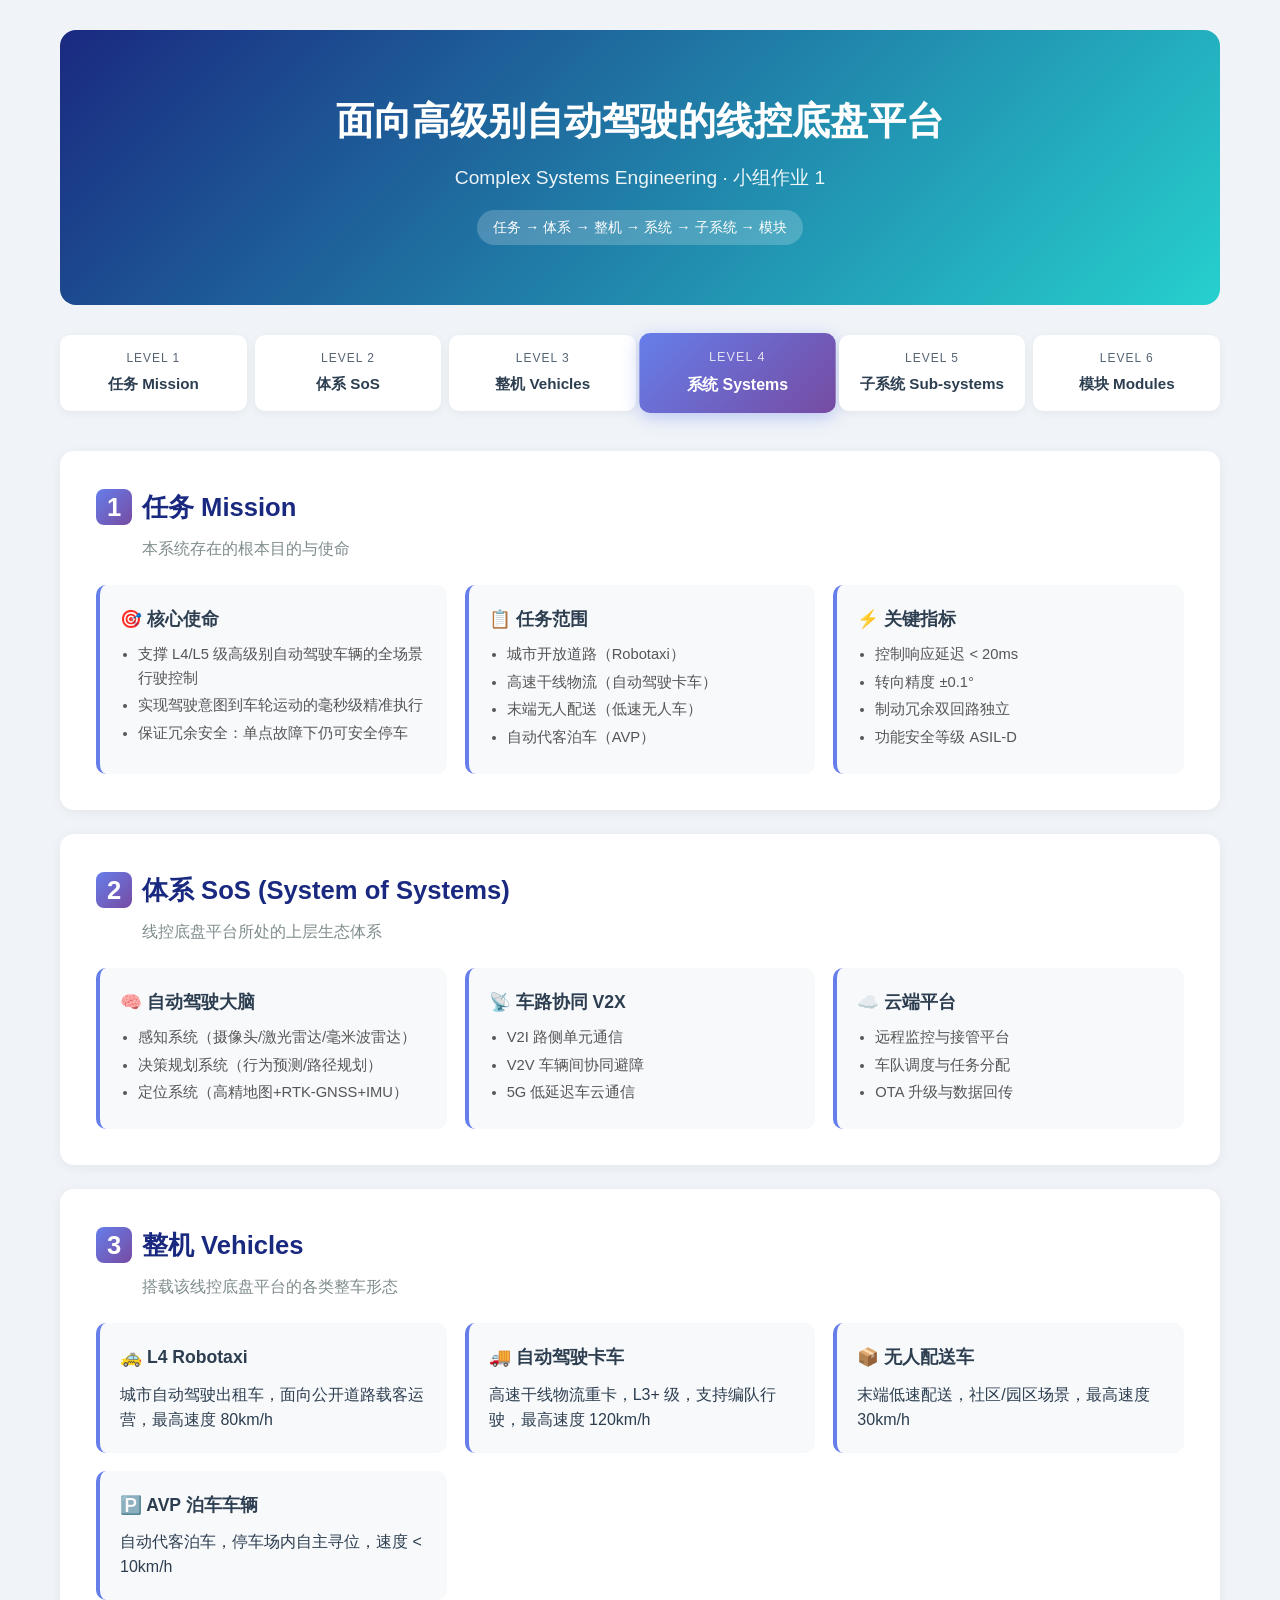
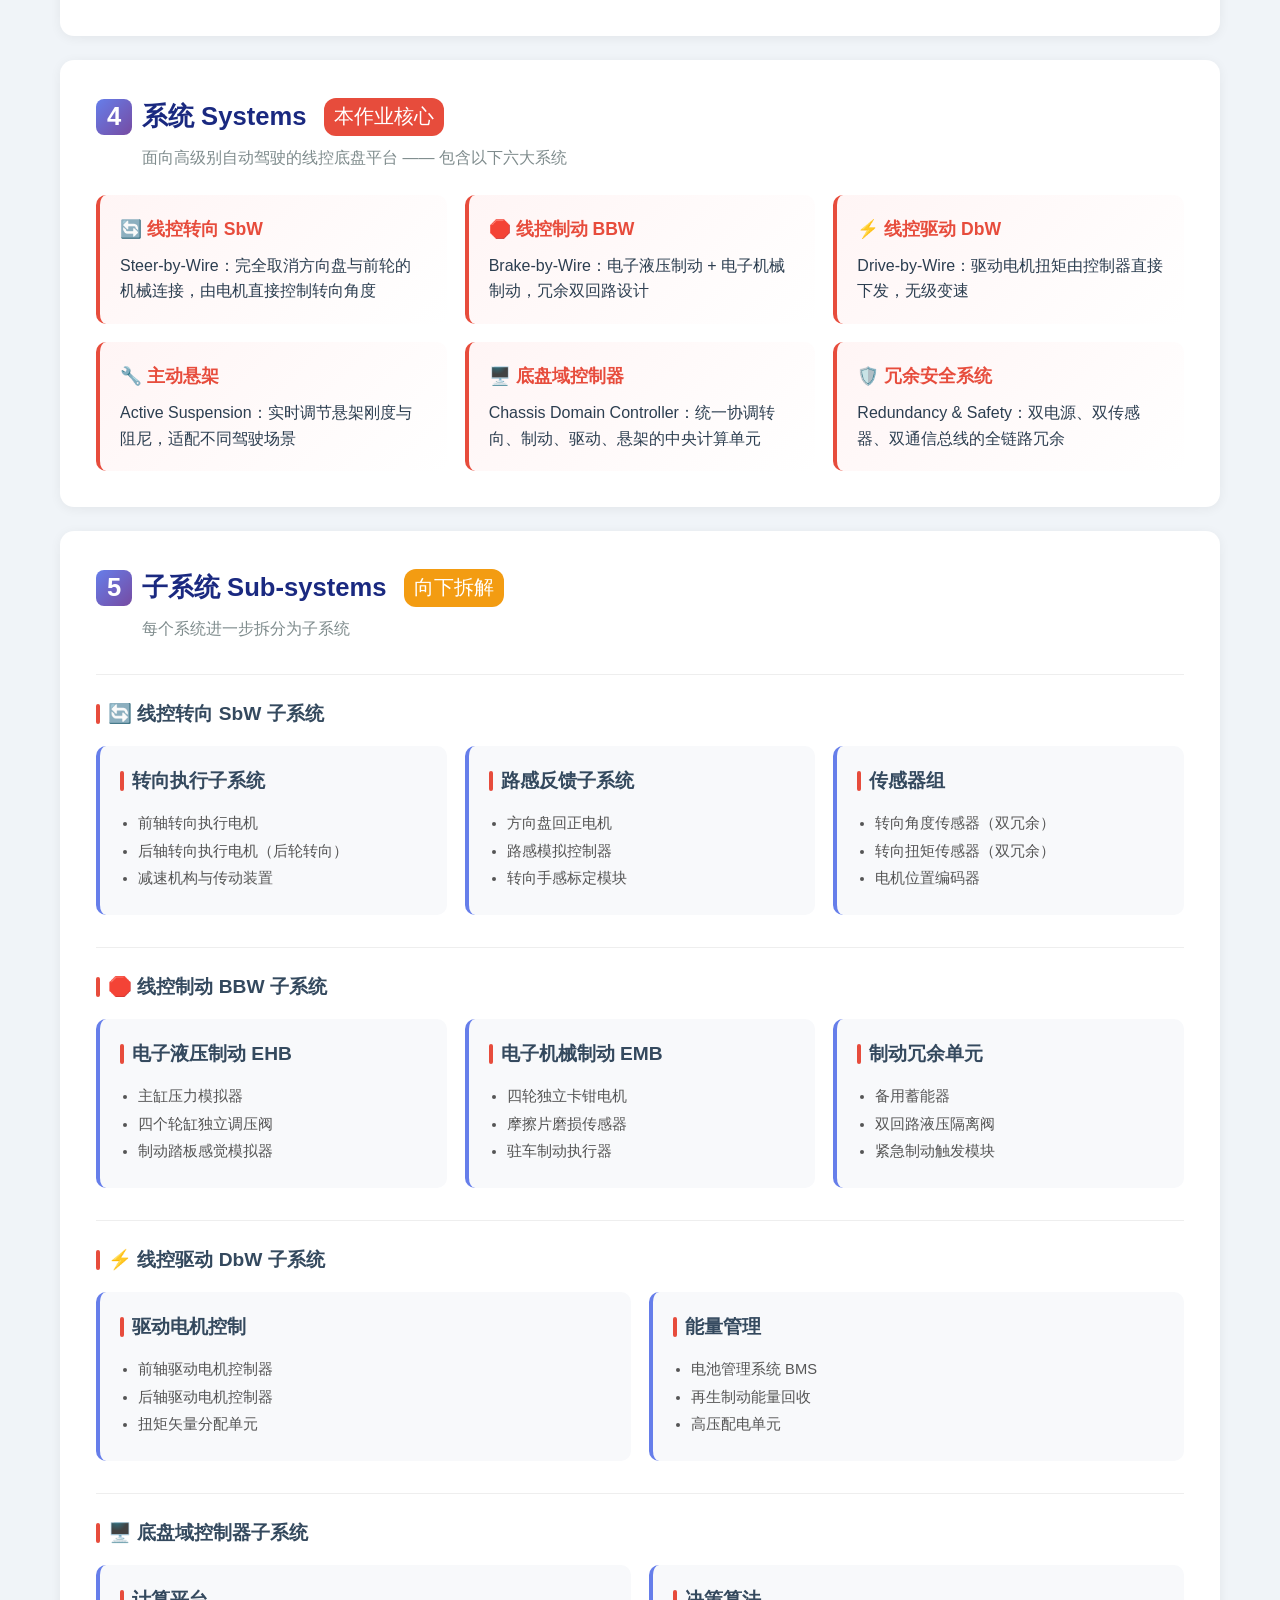
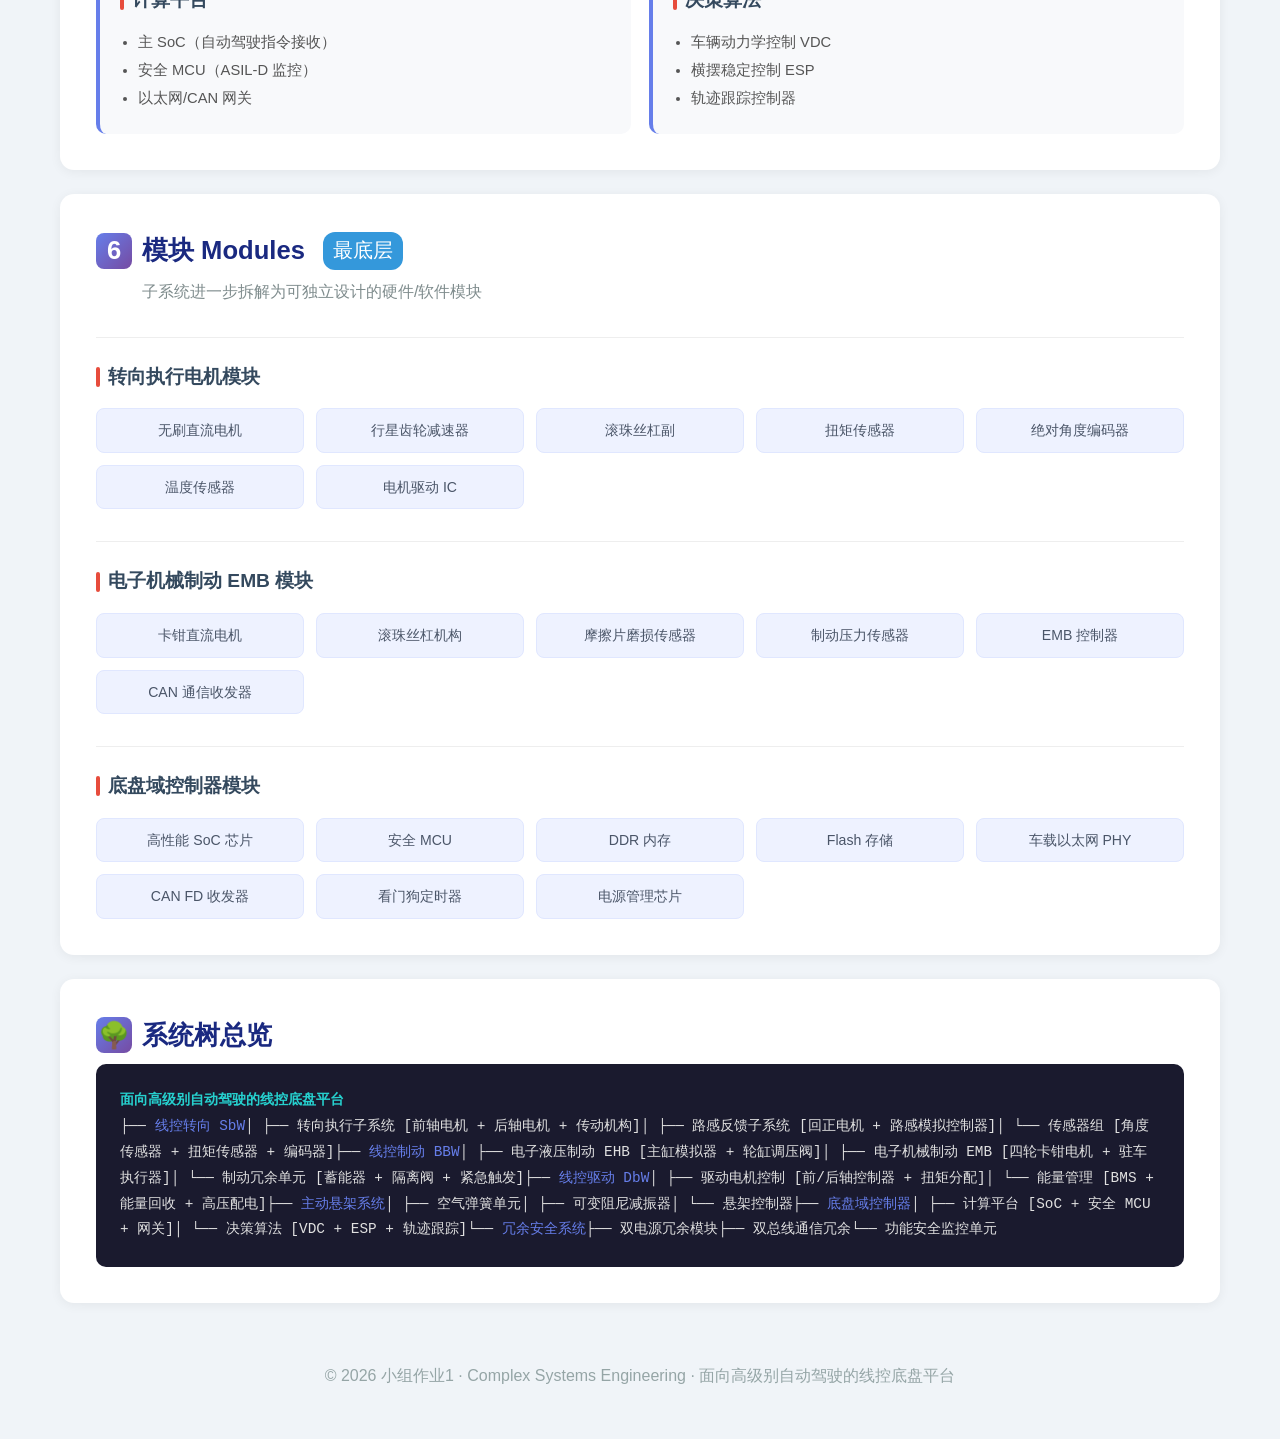
==== homework/group1-chassis/index.html @ a20f383a "feat: 添加小组作业1 - 线控底盘平台系统工程" ====
<!DOCTYPE html><html lang="zh-CN"><head><meta charset="UTF-8"><meta name="viewport" content="width=device-width, initial-scale=1.0"><title>小组作业1 - 面向高级别自动驾驶的线控底盘平台</title><style>*{margin:0;padding:0;box-sizing:border-box}body{font-family:-apple-system,BlinkMacSystemFont,'Segoe UI',Roboto,'Helvetica Neue',sans-serif;line-height:1.6;color:#2c3e50;background:#f0f4f8}.container{max-width:1200px;margin:0 auto;padding:30px 20px}.hero{background:linear-gradient(135deg,#1a2980 0%,#26d0ce 100%);color:white;padding:60px 40px;border-radius:16px;margin-bottom:30px;text-align:center}.hero h1{font-size:2.4em;margin-bottom:12px;font-weight:700}.hero .subtitle{font-size:1.2em;opacity:0.92}.hero .course-tag{display:inline-block;margin-top:16px;padding:6px 16px;background:rgba(255,255,255,0.2);border-radius:20px;font-size:0.9em}.flow-nav{display:flex;justify-content:space-between;align-items:center;margin:30px 0 40px;flex-wrap:wrap;gap:8px}.flow-step{flex:1;min-width:120px;text-align:center;padding:14px 8px;background:white;border-radius:10px;box-shadow:0 2px 8px rgba(0,0,0,0.06);position:relative}.flow-step.active{background:linear-gradient(135deg,#667eea,#764ba2);color:white;transform:scale(1.05);box-shadow:0 4px 16px rgba(102,126,234,0.4)}.flow-step .level{font-size:0.75em;opacity:0.8;text-transform:uppercase;letter-spacing:1px}.flow-step .name{font-weight:600;margin-top:4px;font-size:0.95em}.section{background:white;border-radius:14px;padding:36px;margin-bottom:24px;box-shadow:0 2px 12px rgba(0,0,0,0.06)}.section h2{font-size:1.6em;margin-bottom:8px;color:#1a2980;display:flex;align-items:center;gap:10px}.section h2 .icon{width:36px;height:36px;background:linear-gradient(135deg,#667eea,#764ba2);border-radius:8px;display:flex;align-items:center;justify-content:center;color:white;font-size:1em}.section .desc{color:#7f8c8d;margin-bottom:24px;padding-left:46px}.cards-grid{display:grid;grid-template-columns:repeat(auto-fit,minmax(280px,1fr));gap:18px}.card{background:#f8f9fb;border-radius:10px;padding:20px;border-left:4px solid #667eea;transition:transform 0.2s,box-shadow 0.2s}.card:hover{transform:translateY(-3px);box-shadow:0 6px 20px rgba(0,0,0,0.1)}.card h3{color:#2c3e50;margin-bottom:10px;font-size:1.1em}.card ul{padding-left:18px;color:#555;font-size:0.92em}.card ul li{margin:4px 0}.card.highlight{border-left-color:#e74c3c;background:linear-gradient(135deg,#fff5f5,#fff)}.card.highlight h3{color:#e74c3c}.sub-section{margin-top:32px;padding-top:24px;border-top:1px solid #eee}.sub-section h3{color:#34495e;font-size:1.2em;margin-bottom:16px;display:flex;align-items:center;gap:8px}.sub-section h3::before{content:'';width:4px;height:20px;background:#e74c3c;border-radius:2px}.module-grid{display:grid;grid-template-columns:repeat(auto-fit,minmax(200px,1fr));gap:12px}.module-chip{background:#eef2ff;padding:10px 14px;border-radius:8px;font-size:0.88em;color:#4a5568;text-align:center;border:1px solid #e0e7ff}.system-tree{background:#1a1a2e;color:#e0e0e0;padding:24px;border-radius:10px;font-family:'Courier New',monospace;font-size:0.9em;line-height:1.8;overflow-x:auto}.tree-root{color:#26d0ce;font-weight:bold}.tree-branch{color:#667eea}footer{text-align:center;margin-top:40px;color:#95a5a6;padding:20px}.badge{display:inline-block;padding:3px 10px;border-radius:12px;font-size:0.78em;margin-left:8px;font-weight:normal}.badge-core{background:#e74c3c;color:white}.badge-sub{background:#f39c12;color:white}.badge-mod{background:#3498db;color:white}@media(max-width:768px){.hero h1{font-size:1.6em}.flow-nav{flex-direction:column}.flow-step{width:100%}}</style></head><body><div class="container"><div class="hero"><h1>面向高级别自动驾驶的线控底盘平台</h1><p class="subtitle">Complex Systems Engineering · 小组作业 1</p><p class="course-tag">任务 → 体系 → 整机 → 系统 → 子系统 → 模块</p></div><div class="flow-nav"><div class="flow-step"><div class="level">Level 1</div><div class="name">任务 Mission</div></div><div class="flow-step"><div class="level">Level 2</div><div class="name">体系 SoS</div></div><div class="flow-step"><div class="level">Level 3</div><div class="name">整机 Vehicles</div></div><div class="flow-step active"><div class="level">Level 4</div><div class="name">系统 Systems</div></div><div class="flow-step"><div class="level">Level 5</div><div class="name">子系统 Sub-systems</div></div><div class="flow-step"><div class="level">Level 6</div><div class="name">模块 Modules</div></div></div><div class="section"><h2><span class="icon">1</span>任务 Mission</h2><p class="desc">本系统存在的根本目的与使命</p><div class="cards-grid"><div class="card"><h3>🎯 核心使命</h3><ul><li>支撑 L4/L5 级高级别自动驾驶车辆的全场景行驶控制</li><li>实现驾驶意图到车轮运动的毫秒级精准执行</li><li>保证冗余安全：单点故障下仍可安全停车</li></ul></div><div class="card"><h3>📋 任务范围</h3><ul><li>城市开放道路（Robotaxi）</li><li>高速干线物流（自动驾驶卡车）</li><li>末端无人配送（低速无人车）</li><li>自动代客泊车（AVP）</li></ul></div><div class="card"><h3>⚡ 关键指标</h3><ul><li>控制响应延迟 < 20ms</li><li>转向精度 ±0.1°</li><li>制动冗余双回路独立</li><li>功能安全等级 ASIL-D</li></ul></div></div></div><div class="section"><h2><span class="icon">2</span>体系 SoS (System of Systems)</h2><p class="desc">线控底盘平台所处的上层生态体系</p><div class="cards-grid"><div class="card"><h3>🧠 自动驾驶大脑</h3><ul><li>感知系统（摄像头/激光雷达/毫米波雷达）</li><li>决策规划系统（行为预测/路径规划）</li><li>定位系统（高精地图+RTK-GNSS+IMU）</li></ul></div><div class="card"><h3>📡 车路协同 V2X</h3><ul><li>V2I 路侧单元通信</li><li>V2V 车辆间协同避障</li><li>5G 低延迟车云通信</li></ul></div><div class="card"><h3>☁️ 云端平台</h3><ul><li>远程监控与接管平台</li><li>车队调度与任务分配</li><li>OTA 升级与数据回传</li></ul></div></div></div><div class="section"><h2><span class="icon">3</span>整机 Vehicles</h2><p class="desc">搭载该线控底盘平台的各类整车形态</p><div class="cards-grid"><div class="card"><h3>🚕 L4 Robotaxi</h3><p>城市自动驾驶出租车，面向公开道路载客运营，最高速度 80km/h</p></div><div class="card"><h3>🚚 自动驾驶卡车</h3><p>高速干线物流重卡，L3+ 级，支持编队行驶，最高速度 120km/h</p></div><div class="card"><h3>📦 无人配送车</h3><p>末端低速配送，社区/园区场景，最高速度 30km/h</p></div><div class="card"><h3>🅿️ AVP 泊车车辆</h3><p>自动代客泊车，停车场内自主寻位，速度 < 10km/h</p></div></div></div><div class="section"><h2><span class="icon">4</span>系统 Systems <span class="badge badge-core">本作业核心</span></h2><p class="desc">面向高级别自动驾驶的线控底盘平台 —— 包含以下六大系统</p><div class="cards-grid"><div class="card highlight"><h3>🔄 线控转向 SbW</h3><p>Steer-by-Wire：完全取消方向盘与前轮的机械连接，由电机直接控制转向角度</p></div><div class="card highlight"><h3>🛑 线控制动 BBW</h3><p>Brake-by-Wire：电子液压制动 + 电子机械制动，冗余双回路设计</p></div><div class="card highlight"><h3>⚡ 线控驱动 DbW</h3><p>Drive-by-Wire：驱动电机扭矩由控制器直接下发，无级变速</p></div><div class="card highlight"><h3>🔧 主动悬架</h3><p>Active Suspension：实时调节悬架刚度与阻尼，适配不同驾驶场景</p></div><div class="card highlight"><h3>🖥️ 底盘域控制器</h3><p>Chassis Domain Controller：统一协调转向、制动、驱动、悬架的中央计算单元</p></div><div class="card highlight"><h3>🛡️ 冗余安全系统</h3><p>Redundancy & Safety：双电源、双传感器、双通信总线的全链路冗余</p></div></div></div><div class="section"><h2><span class="icon">5</span>子系统 Sub-systems <span class="badge badge-sub">向下拆解</span></h2><p class="desc">每个系统进一步拆分为子系统</p><div class="sub-section"><h3>🔄 线控转向 SbW 子系统</h3><div class="cards-grid"><div class="card"><h3>转向执行子系统</h3><ul><li>前轴转向执行电机</li><li>后轴转向执行电机（后轮转向）</li><li>减速机构与传动装置</li></ul></div><div class="card"><h3>路感反馈子系统</h3><ul><li>方向盘回正电机</li><li>路感模拟控制器</li><li>转向手感标定模块</li></ul></div><div class="card"><h3>传感器组</h3><ul><li>转向角度传感器（双冗余）</li><li>转向扭矩传感器（双冗余）</li><li>电机位置编码器</li></ul></div></div></div><div class="sub-section"><h3>🛑 线控制动 BBW 子系统</h3><div class="cards-grid"><div class="card"><h3>电子液压制动 EHB</h3><ul><li>主缸压力模拟器</li><li>四个轮缸独立调压阀</li><li>制动踏板感觉模拟器</li></ul></div><div class="card"><h3>电子机械制动 EMB</h3><ul><li>四轮独立卡钳电机</li><li>摩擦片磨损传感器</li><li>驻车制动执行器</li></ul></div><div class="card"><h3>制动冗余单元</h3><ul><li>备用蓄能器</li><li>双回路液压隔离阀</li><li>紧急制动触发模块</li></ul></div></div></div><div class="sub-section"><h3>⚡ 线控驱动 DbW 子系统</h3><div class="cards-grid"><div class="card"><h3>驱动电机控制</h3><ul><li>前轴驱动电机控制器</li><li>后轴驱动电机控制器</li><li>扭矩矢量分配单元</li></ul></div><div class="card"><h3>能量管理</h3><ul><li>电池管理系统 BMS</li><li>再生制动能量回收</li><li>高压配电单元</li></ul></div></div></div><div class="sub-section"><h3>🖥️ 底盘域控制器子系统</h3><div class="cards-grid"><div class="card"><h3>计算平台</h3><ul><li>主 SoC（自动驾驶指令接收）</li><li>安全 MCU（ASIL-D 监控）</li><li>以太网/CAN 网关</li></ul></div><div class="card"><h3>决策算法</h3><ul><li>车辆动力学控制 VDC</li><li>横摆稳定控制 ESP</li><li>轨迹跟踪控制器</li></ul></div></div></div></div><div class="section"><h2><span class="icon">6</span>模块 Modules <span class="badge badge-mod">最底层</span></h2><p class="desc">子系统进一步拆解为可独立设计的硬件/软件模块</p><div class="sub-section"><h3>转向执行电机模块</h3><div class="module-grid"><div class="module-chip">无刷直流电机</div><div class="module-chip">行星齿轮减速器</div><div class="module-chip">滚珠丝杠副</div><div class="module-chip">扭矩传感器</div><div class="module-chip">绝对角度编码器</div><div class="module-chip">温度传感器</div><div class="module-chip">电机驱动 IC</div></div></div><div class="sub-section"><h3>电子机械制动 EMB 模块</h3><div class="module-grid"><div class="module-chip">卡钳直流电机</div><div class="module-chip">滚珠丝杠机构</div><div class="module-chip">摩擦片磨损传感器</div><div class="module-chip">制动压力传感器</div><div class="module-chip">EMB 控制器</div><div class="module-chip">CAN 通信收发器</div></div></div><div class="sub-section"><h3>底盘域控制器模块</h3><div class="module-grid"><div class="module-chip">高性能 SoC 芯片</div><div class="module-chip">安全 MCU</div><div class="module-chip">DDR 内存</div><div class="module-chip">Flash 存储</div><div class="module-chip">车载以太网 PHY</div><div class="module-chip">CAN FD 收发器</div><div class="module-chip">看门狗定时器</div><div class="module-chip">电源管理芯片</div></div></div></div><div class="section"><h2><span class="icon">🌳</span>系统树总览</h2><div class="system-tree"><div class="tree-root">面向高级别自动驾驶的线控底盘平台</div>├── <span class="tree-branch">线控转向 SbW</span>│   ├── 转向执行子系统 [前轴电机 + 后轴电机 + 传动机构]│   ├── 路感反馈子系统 [回正电机 + 路感模拟控制器]│   └── 传感器组 [角度传感器 + 扭矩传感器 + 编码器]├── <span class="tree-branch">线控制动 BBW</span>│   ├── 电子液压制动 EHB [主缸模拟器 + 轮缸调压阀]│   ├── 电子机械制动 EMB [四轮卡钳电机 + 驻车执行器]│   └── 制动冗余单元 [蓄能器 + 隔离阀 + 紧急触发]├── <span class="tree-branch">线控驱动 DbW</span>│   ├── 驱动电机控制 [前/后轴控制器 + 扭矩分配]│   └── 能量管理 [BMS + 能量回收 + 高压配电]├── <span class="tree-branch">主动悬架系统</span>│   ├── 空气弹簧单元│   ├── 可变阻尼减振器│   └── 悬架控制器├── <span class="tree-branch">底盘域控制器</span>│   ├── 计算平台 [SoC + 安全 MCU + 网关]│   └── 决策算法 [VDC + ESP + 轨迹跟踪]└── <span class="tree-branch">冗余安全系统</span>├── 双电源冗余模块├── 双总线通信冗余└── 功能安全监控单元</div></div><footer><p>© 2026 小组作业1 · Complex Systems Engineering · 面向高级别自动驾驶的线控底盘平台</p></footer></div></body></html>
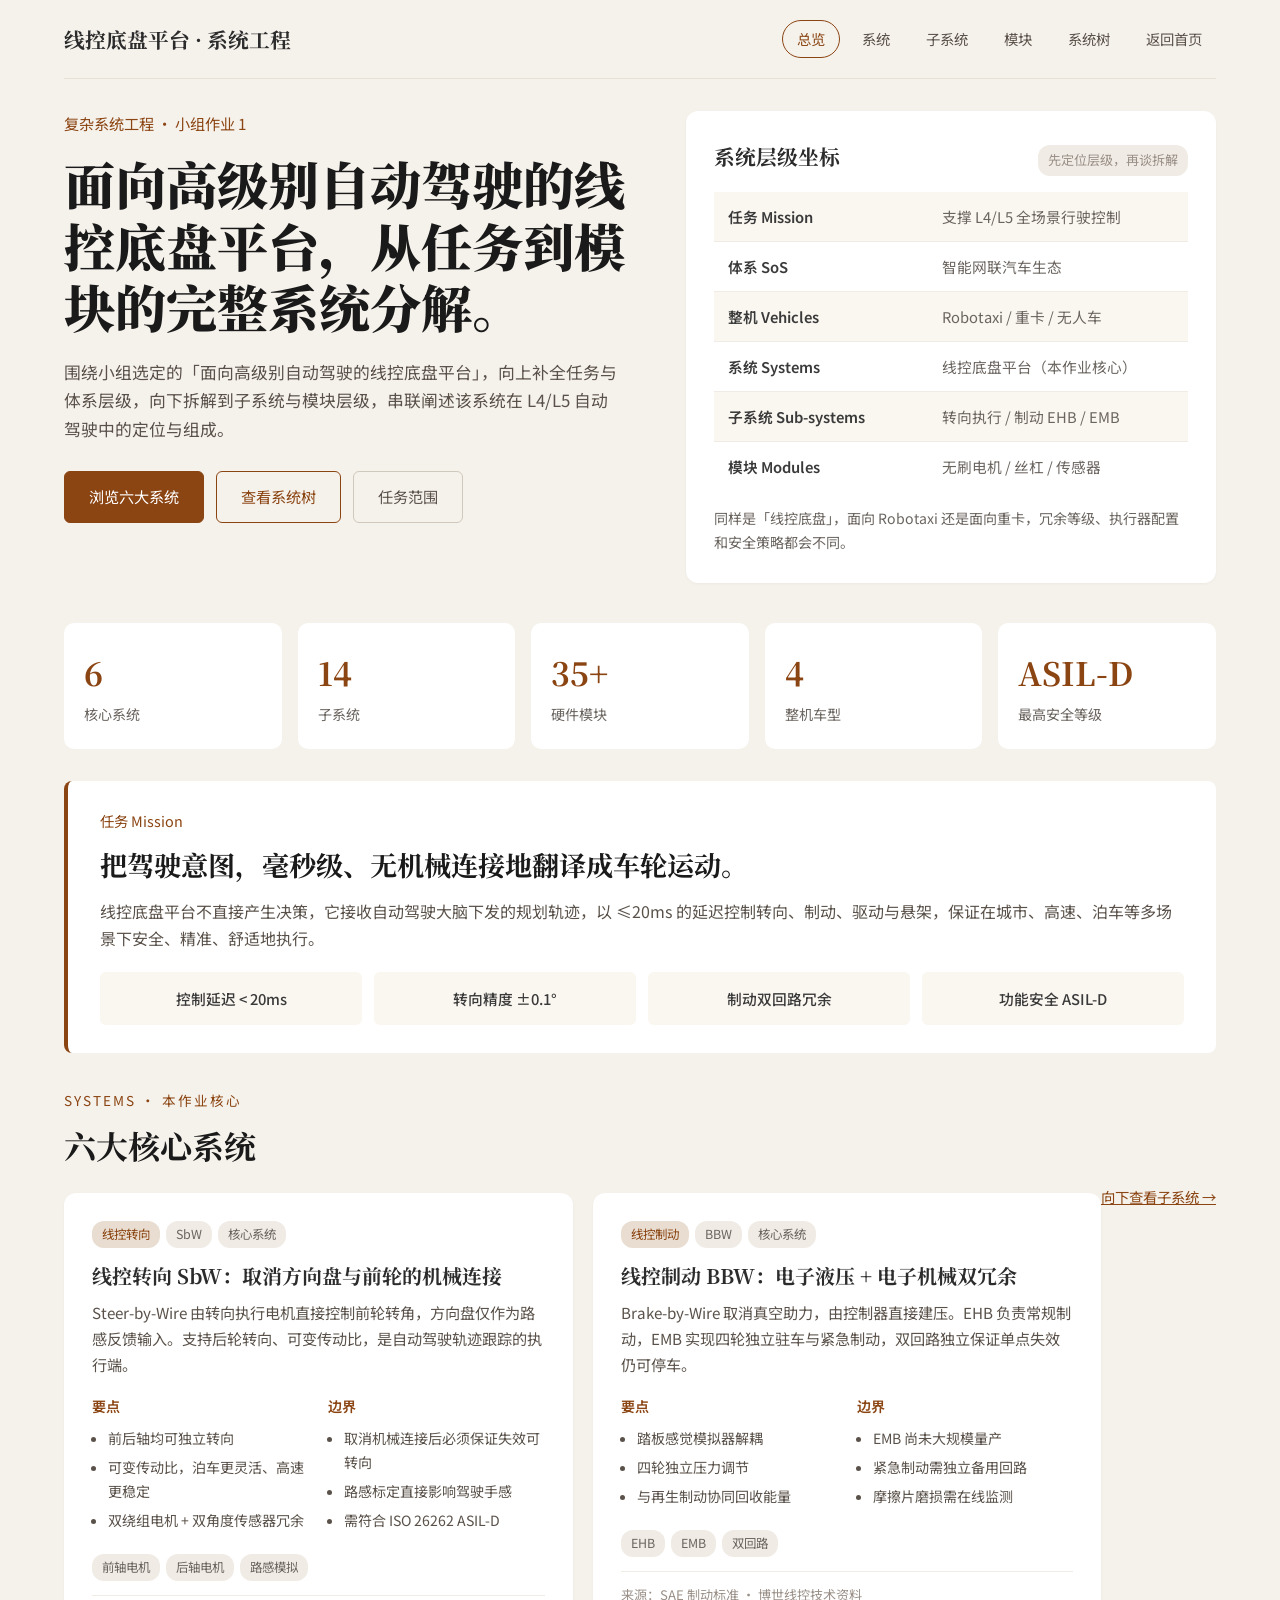
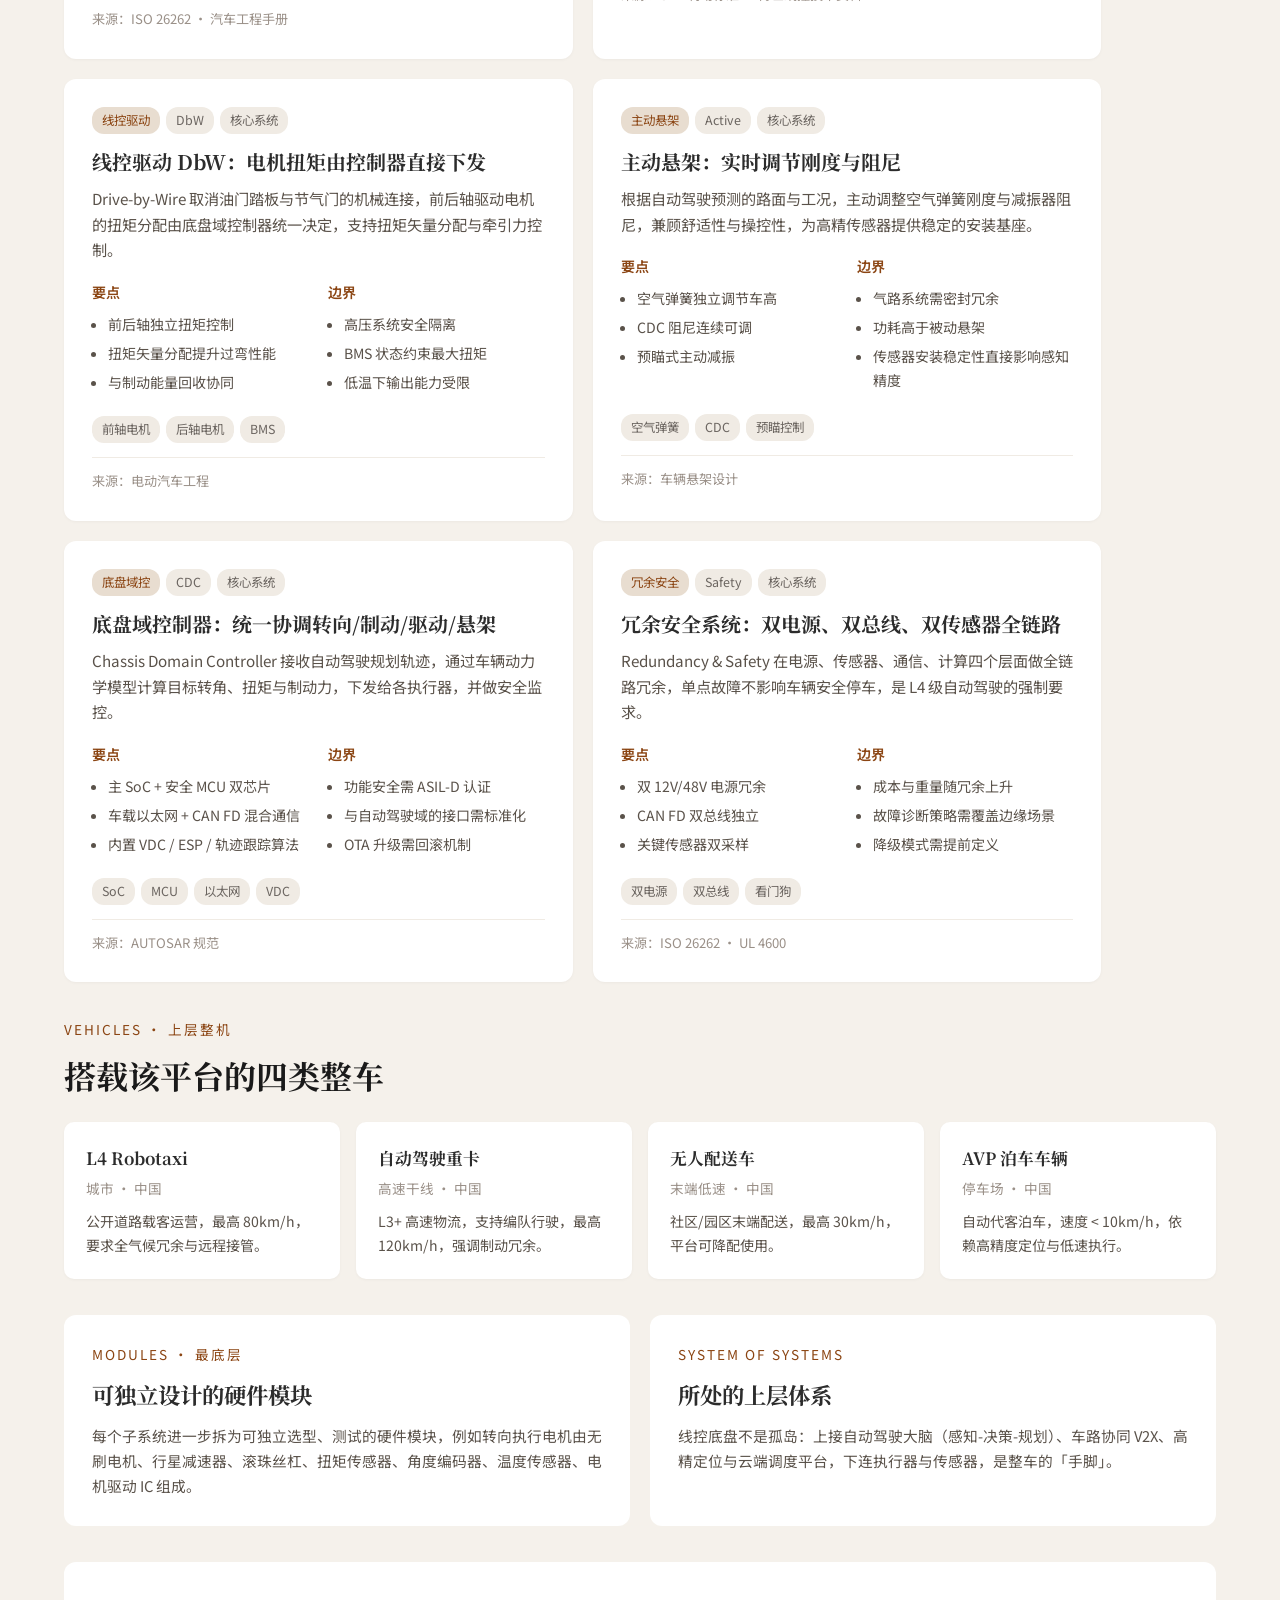
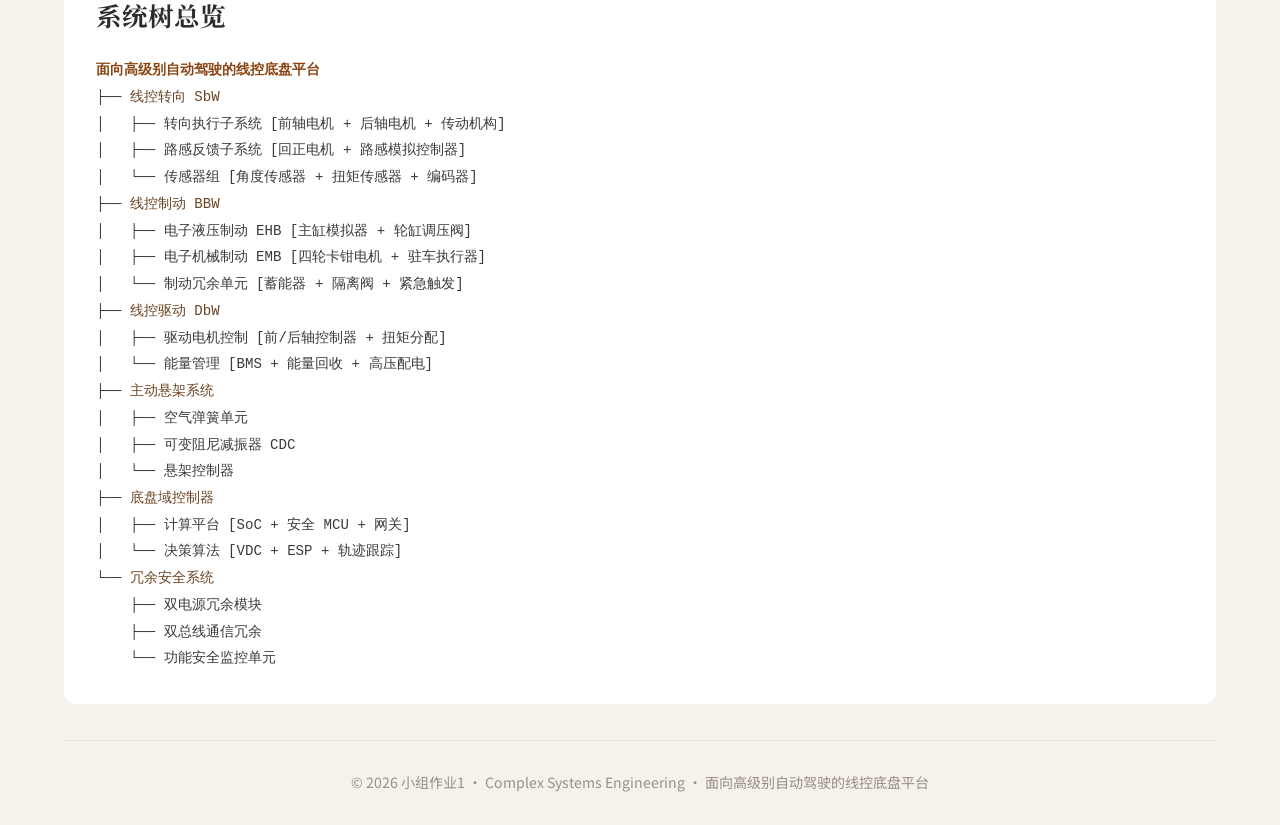
==== commit 527da765: "style: 按参考网站学术文档风格重做作业页面" ====
--- a/homework/group1-chassis/index.html
+++ b/homework/group1-chassis/index.html
@@ -1 +1,23 @@
-<!DOCTYPE html><html lang="zh-CN"><head><meta charset="UTF-8"><meta name="viewport" content="width=device-width, initial-scale=1.0"><title>小组作业1 - 面向高级别自动驾驶的线控底盘平台</title><style>*{margin:0;padding:0;box-sizing:border-box}body{font-family:-apple-system,BlinkMacSystemFont,'Segoe UI',Roboto,'Helvetica Neue',sans-serif;line-height:1.6;color:#2c3e50;background:#f0f4f8}.container{max-width:1200px;margin:0 auto;padding:30px 20px}.hero{background:linear-gradient(135deg,#1a2980 0%,#26d0ce 100%);color:white;padding:60px 40px;border-radius:16px;margin-bottom:30px;text-align:center}.hero h1{font-size:2.4em;margin-bottom:12px;font-weight:700}.hero .subtitle{font-size:1.2em;opacity:0.92}.hero .course-tag{display:inline-block;margin-top:16px;padding:6px 16px;background:rgba(255,255,255,0.2);border-radius:20px;font-size:0.9em}.flow-nav{display:flex;justify-content:space-between;align-items:center;margin:30px 0 40px;flex-wrap:wrap;gap:8px}.flow-step{flex:1;min-width:120px;text-align:center;padding:14px 8px;background:white;border-radius:10px;box-shadow:0 2px 8px rgba(0,0,0,0.06);position:relative}.flow-step.active{background:linear-gradient(135deg,#667eea,#764ba2);color:white;transform:scale(1.05);box-shadow:0 4px 16px rgba(102,126,234,0.4)}.flow-step .level{font-size:0.75em;opacity:0.8;text-transform:uppercase;letter-spacing:1px}.flow-step .name{font-weight:600;margin-top:4px;font-size:0.95em}.section{background:white;border-radius:14px;padding:36px;margin-bottom:24px;box-shadow:0 2px 12px rgba(0,0,0,0.06)}.section h2{font-size:1.6em;margin-bottom:8px;color:#1a2980;display:flex;align-items:center;gap:10px}.section h2 .icon{width:36px;height:36px;background:linear-gradient(135deg,#667eea,#764ba2);border-radius:8px;display:flex;align-items:center;justify-content:center;color:white;font-size:1em}.section .desc{color:#7f8c8d;margin-bottom:24px;padding-left:46px}.cards-grid{display:grid;grid-template-columns:repeat(auto-fit,minmax(280px,1fr));gap:18px}.card{background:#f8f9fb;border-radius:10px;padding:20px;border-left:4px solid #667eea;transition:transform 0.2s,box-shadow 0.2s}.card:hover{transform:translateY(-3px);box-shadow:0 6px 20px rgba(0,0,0,0.1)}.card h3{color:#2c3e50;margin-bottom:10px;font-size:1.1em}.card ul{padding-left:18px;color:#555;font-size:0.92em}.card ul li{margin:4px 0}.card.highlight{border-left-color:#e74c3c;background:linear-gradient(135deg,#fff5f5,#fff)}.card.highlight h3{color:#e74c3c}.sub-section{margin-top:32px;padding-top:24px;border-top:1px solid #eee}.sub-section h3{color:#34495e;font-size:1.2em;margin-bottom:16px;display:flex;align-items:center;gap:8px}.sub-section h3::before{content:'';width:4px;height:20px;background:#e74c3c;border-radius:2px}.module-grid{display:grid;grid-template-columns:repeat(auto-fit,minmax(200px,1fr));gap:12px}.module-chip{background:#eef2ff;padding:10px 14px;border-radius:8px;font-size:0.88em;color:#4a5568;text-align:center;border:1px solid #e0e7ff}.system-tree{background:#1a1a2e;color:#e0e0e0;padding:24px;border-radius:10px;font-family:'Courier New',monospace;font-size:0.9em;line-height:1.8;overflow-x:auto}.tree-root{color:#26d0ce;font-weight:bold}.tree-branch{color:#667eea}footer{text-align:center;margin-top:40px;color:#95a5a6;padding:20px}.badge{display:inline-block;padding:3px 10px;border-radius:12px;font-size:0.78em;margin-left:8px;font-weight:normal}.badge-core{background:#e74c3c;color:white}.badge-sub{background:#f39c12;color:white}.badge-mod{background:#3498db;color:white}@media(max-width:768px){.hero h1{font-size:1.6em}.flow-nav{flex-direction:column}.flow-step{width:100%}}</style></head><body><div class="container"><div class="hero"><h1>面向高级别自动驾驶的线控底盘平台</h1><p class="subtitle">Complex Systems Engineering · 小组作业 1</p><p class="course-tag">任务 → 体系 → 整机 → 系统 → 子系统 → 模块</p></div><div class="flow-nav"><div class="flow-step"><div class="level">Level 1</div><div class="name">任务 Mission</div></div><div class="flow-step"><div class="level">Level 2</div><div class="name">体系 SoS</div></div><div class="flow-step"><div class="level">Level 3</div><div class="name">整机 Vehicles</div></div><div class="flow-step active"><div class="level">Level 4</div><div class="name">系统 Systems</div></div><div class="flow-step"><div class="level">Level 5</div><div class="name">子系统 Sub-systems</div></div><div class="flow-step"><div class="level">Level 6</div><div class="name">模块 Modules</div></div></div><div class="section"><h2><span class="icon">1</span>任务 Mission</h2><p class="desc">本系统存在的根本目的与使命</p><div class="cards-grid"><div class="card"><h3>🎯 核心使命</h3><ul><li>支撑 L4/L5 级高级别自动驾驶车辆的全场景行驶控制</li><li>实现驾驶意图到车轮运动的毫秒级精准执行</li><li>保证冗余安全：单点故障下仍可安全停车</li></ul></div><div class="card"><h3>📋 任务范围</h3><ul><li>城市开放道路（Robotaxi）</li><li>高速干线物流（自动驾驶卡车）</li><li>末端无人配送（低速无人车）</li><li>自动代客泊车（AVP）</li></ul></div><div class="card"><h3>⚡ 关键指标</h3><ul><li>控制响应延迟 < 20ms</li><li>转向精度 ±0.1°</li><li>制动冗余双回路独立</li><li>功能安全等级 ASIL-D</li></ul></div></div></div><div class="section"><h2><span class="icon">2</span>体系 SoS (System of Systems)</h2><p class="desc">线控底盘平台所处的上层生态体系</p><div class="cards-grid"><div class="card"><h3>🧠 自动驾驶大脑</h3><ul><li>感知系统（摄像头/激光雷达/毫米波雷达）</li><li>决策规划系统（行为预测/路径规划）</li><li>定位系统（高精地图+RTK-GNSS+IMU）</li></ul></div><div class="card"><h3>📡 车路协同 V2X</h3><ul><li>V2I 路侧单元通信</li><li>V2V 车辆间协同避障</li><li>5G 低延迟车云通信</li></ul></div><div class="card"><h3>☁️ 云端平台</h3><ul><li>远程监控与接管平台</li><li>车队调度与任务分配</li><li>OTA 升级与数据回传</li></ul></div></div></div><div class="section"><h2><span class="icon">3</span>整机 Vehicles</h2><p class="desc">搭载该线控底盘平台的各类整车形态</p><div class="cards-grid"><div class="card"><h3>🚕 L4 Robotaxi</h3><p>城市自动驾驶出租车，面向公开道路载客运营，最高速度 80km/h</p></div><div class="card"><h3>🚚 自动驾驶卡车</h3><p>高速干线物流重卡，L3+ 级，支持编队行驶，最高速度 120km/h</p></div><div class="card"><h3>📦 无人配送车</h3><p>末端低速配送，社区/园区场景，最高速度 30km/h</p></div><div class="card"><h3>🅿️ AVP 泊车车辆</h3><p>自动代客泊车，停车场内自主寻位，速度 < 10km/h</p></div></div></div><div class="section"><h2><span class="icon">4</span>系统 Systems <span class="badge badge-core">本作业核心</span></h2><p class="desc">面向高级别自动驾驶的线控底盘平台 —— 包含以下六大系统</p><div class="cards-grid"><div class="card highlight"><h3>🔄 线控转向 SbW</h3><p>Steer-by-Wire：完全取消方向盘与前轮的机械连接，由电机直接控制转向角度</p></div><div class="card highlight"><h3>🛑 线控制动 BBW</h3><p>Brake-by-Wire：电子液压制动 + 电子机械制动，冗余双回路设计</p></div><div class="card highlight"><h3>⚡ 线控驱动 DbW</h3><p>Drive-by-Wire：驱动电机扭矩由控制器直接下发，无级变速</p></div><div class="card highlight"><h3>🔧 主动悬架</h3><p>Active Suspension：实时调节悬架刚度与阻尼，适配不同驾驶场景</p></div><div class="card highlight"><h3>🖥️ 底盘域控制器</h3><p>Chassis Domain Controller：统一协调转向、制动、驱动、悬架的中央计算单元</p></div><div class="card highlight"><h3>🛡️ 冗余安全系统</h3><p>Redundancy & Safety：双电源、双传感器、双通信总线的全链路冗余</p></div></div></div><div class="section"><h2><span class="icon">5</span>子系统 Sub-systems <span class="badge badge-sub">向下拆解</span></h2><p class="desc">每个系统进一步拆分为子系统</p><div class="sub-section"><h3>🔄 线控转向 SbW 子系统</h3><div class="cards-grid"><div class="card"><h3>转向执行子系统</h3><ul><li>前轴转向执行电机</li><li>后轴转向执行电机（后轮转向）</li><li>减速机构与传动装置</li></ul></div><div class="card"><h3>路感反馈子系统</h3><ul><li>方向盘回正电机</li><li>路感模拟控制器</li><li>转向手感标定模块</li></ul></div><div class="card"><h3>传感器组</h3><ul><li>转向角度传感器（双冗余）</li><li>转向扭矩传感器（双冗余）</li><li>电机位置编码器</li></ul></div></div></div><div class="sub-section"><h3>🛑 线控制动 BBW 子系统</h3><div class="cards-grid"><div class="card"><h3>电子液压制动 EHB</h3><ul><li>主缸压力模拟器</li><li>四个轮缸独立调压阀</li><li>制动踏板感觉模拟器</li></ul></div><div class="card"><h3>电子机械制动 EMB</h3><ul><li>四轮独立卡钳电机</li><li>摩擦片磨损传感器</li><li>驻车制动执行器</li></ul></div><div class="card"><h3>制动冗余单元</h3><ul><li>备用蓄能器</li><li>双回路液压隔离阀</li><li>紧急制动触发模块</li></ul></div></div></div><div class="sub-section"><h3>⚡ 线控驱动 DbW 子系统</h3><div class="cards-grid"><div class="card"><h3>驱动电机控制</h3><ul><li>前轴驱动电机控制器</li><li>后轴驱动电机控制器</li><li>扭矩矢量分配单元</li></ul></div><div class="card"><h3>能量管理</h3><ul><li>电池管理系统 BMS</li><li>再生制动能量回收</li><li>高压配电单元</li></ul></div></div></div><div class="sub-section"><h3>🖥️ 底盘域控制器子系统</h3><div class="cards-grid"><div class="card"><h3>计算平台</h3><ul><li>主 SoC（自动驾驶指令接收）</li><li>安全 MCU（ASIL-D 监控）</li><li>以太网/CAN 网关</li></ul></div><div class="card"><h3>决策算法</h3><ul><li>车辆动力学控制 VDC</li><li>横摆稳定控制 ESP</li><li>轨迹跟踪控制器</li></ul></div></div></div></div><div class="section"><h2><span class="icon">6</span>模块 Modules <span class="badge badge-mod">最底层</span></h2><p class="desc">子系统进一步拆解为可独立设计的硬件/软件模块</p><div class="sub-section"><h3>转向执行电机模块</h3><div class="module-grid"><div class="module-chip">无刷直流电机</div><div class="module-chip">行星齿轮减速器</div><div class="module-chip">滚珠丝杠副</div><div class="module-chip">扭矩传感器</div><div class="module-chip">绝对角度编码器</div><div class="module-chip">温度传感器</div><div class="module-chip">电机驱动 IC</div></div></div><div class="sub-section"><h3>电子机械制动 EMB 模块</h3><div class="module-grid"><div class="module-chip">卡钳直流电机</div><div class="module-chip">滚珠丝杠机构</div><div class="module-chip">摩擦片磨损传感器</div><div class="module-chip">制动压力传感器</div><div class="module-chip">EMB 控制器</div><div class="module-chip">CAN 通信收发器</div></div></div><div class="sub-section"><h3>底盘域控制器模块</h3><div class="module-grid"><div class="module-chip">高性能 SoC 芯片</div><div class="module-chip">安全 MCU</div><div class="module-chip">DDR 内存</div><div class="module-chip">Flash 存储</div><div class="module-chip">车载以太网 PHY</div><div class="module-chip">CAN FD 收发器</div><div class="module-chip">看门狗定时器</div><div class="module-chip">电源管理芯片</div></div></div></div><div class="section"><h2><span class="icon">🌳</span>系统树总览</h2><div class="system-tree"><div class="tree-root">面向高级别自动驾驶的线控底盘平台</div>├── <span class="tree-branch">线控转向 SbW</span>│   ├── 转向执行子系统 [前轴电机 + 后轴电机 + 传动机构]│   ├── 路感反馈子系统 [回正电机 + 路感模拟控制器]│   └── 传感器组 [角度传感器 + 扭矩传感器 + 编码器]├── <span class="tree-branch">线控制动 BBW</span>│   ├── 电子液压制动 EHB [主缸模拟器 + 轮缸调压阀]│   ├── 电子机械制动 EMB [四轮卡钳电机 + 驻车执行器]│   └── 制动冗余单元 [蓄能器 + 隔离阀 + 紧急触发]├── <span class="tree-branch">线控驱动 DbW</span>│   ├── 驱动电机控制 [前/后轴控制器 + 扭矩分配]│   └── 能量管理 [BMS + 能量回收 + 高压配电]├── <span class="tree-branch">主动悬架系统</span>│   ├── 空气弹簧单元│   ├── 可变阻尼减振器│   └── 悬架控制器├── <span class="tree-branch">底盘域控制器</span>│   ├── 计算平台 [SoC + 安全 MCU + 网关]│   └── 决策算法 [VDC + ESP + 轨迹跟踪]└── <span class="tree-branch">冗余安全系统</span>├── 双电源冗余模块├── 双总线通信冗余└── 功能安全监控单元</div></div><footer><p>© 2026 小组作业1 · Complex Systems Engineering · 面向高级别自动驾驶的线控底盘平台</p></footer></div></body></html>+<!DOCTYPE html><html lang="zh-CN"><head><meta charset="UTF-8"><meta name="viewport" content="width=device-width, initial-scale=1.0"><title>线控底盘平台 · 复杂系统工程小组作业</title><style>@import url('https://fonts.googleapis.com/css2?family=Noto+Serif+SC:wght@400;600;700;900&family=Noto+Sans+SC:wght@300;400;500;700&display=swap');*{margin:0;padding:0;box-sizing:border-box}body{font-family:'Noto Sans SC',-apple-system,sans-serif;background:#f5f1eb;color:#2c2c2c;line-height:1.7}.serif{font-family:'Noto Serif SC',Georgia,'SimSun',serif}.container{max-width:1200px;margin:0 auto;padding:0 24px}nav{display:flex;justify-content:space-between;align-items:center;padding:20px 0;border-bottom:1px solid #e8e0d4;margin-bottom:32px}nav .brand{font-family:'Noto Serif SC',serif;font-size:1.3em;font-weight:700;color:#2c2c2c}nav .links{display:flex;gap:8px;align-items:center}nav .links a{padding:6px 14px;border-radius:20px;font-size:0.9em;color:#5a524a;text-decoration:none}nav .links a.active{border:1px solid #8b4513;color:#8b4513}nav .links a:hover{color:#8b4513}.hero{display:grid;grid-template-columns:1.1fr 1fr;gap:40px;margin-bottom:40px;align-items:start}.hero-left .eyebrow{color:#8b4513;font-size:0.95em;margin-bottom:16px}.hero-left h1{font-family:'Noto Serif SC',serif;font-size:3.2em;font-weight:900;line-height:1.2;margin-bottom:20px;color:#1a1a1a}.hero-left p.lead{font-size:1.05em;color:#5a524a;margin-bottom:28px;max-width:560px}.btn-row{display:flex;gap:12px;flex-wrap:wrap}.btn{padding:12px 24px;border-radius:6px;font-size:0.95em;cursor:pointer;text-decoration:none;display:inline-block}.btn-primary{background:#8b4513;color:white;border:1px solid #8b4513}.btn-outline{border:1px solid #8b4513;color:#8b4513;background:transparent}.btn-ghost{border:1px solid #d0c8bc;color:#5a524a;background:transparent}.hero-card{background:white;border-radius:12px;padding:28px;box-shadow:0 1px 3px rgba(0,0,0,0.04)}.hero-card .card-head{display:flex;justify-content:space-between;align-items:baseline;margin-bottom:16px}.hero-card .card-head h3{font-family:'Noto Serif SC',serif;font-size:1.3em;font-weight:700}.hero-card .card-head .hint{font-size:0.82em;color:#9a9088;background:#f0ebe4;padding:4px 10px;border-radius:12px}.level-table{width:100%;border-collapse:collapse}.level-table tr{border-bottom:1px solid #f0ebe4}.level-table tr:nth-child(odd){background:#faf6f0}.level-table tr:last-child{border-bottom:none}.level-table td{padding:12px 14px;font-size:0.92em}.level-table td:first-child{font-weight:600;color:#3a3a3a;width:45%}.level-table td:last-child{color:#6b6560}.hero-card .card-foot{margin-top:16px;font-size:0.88em;color:#6b6560}.stats{display:grid;grid-template-columns:repeat(5,1fr);gap:16px;margin-bottom:32px}.stat-card{background:white;border-radius:10px;padding:22px 20px}.stat-card .num{font-family:'Noto Serif SC',serif;font-size:2em;font-weight:700;color:#8b4513}.stat-card .label{font-size:0.88em;color:#6b6560;margin-top:4px}.callout{background:white;border-left:4px solid #8b4513;border-radius:8px;padding:28px 32px;margin-bottom:36px}.callout .eyebrow{color:#8b4513;font-size:0.9em;margin-bottom:8px}.callout h2{font-family:'Noto Serif SC',serif;font-size:1.7em;font-weight:700;margin-bottom:10px;color:#1a1a1a}.callout p{color:#5a524a;margin-bottom:20px}.four-row{display:grid;grid-template-columns:repeat(4,1fr);gap:12px}.four-row .mini{background:#faf6f0;border-radius:6px;padding:14px;text-align:center;font-size:0.92em;color:#3a3a3a;font-weight:500}.section-head{margin-bottom:20px}.section-head .kicker{font-size:0.85em;letter-spacing:2px;color:#8b4513;text-transform:uppercase;margin-bottom:6px}.section-head h2{font-family:'Noto Serif SC',serif;font-size:2em;font-weight:700;color:#1a1a1a}.section-head .more{float:right;font-size:0.9em;color:#8b4513;text-decoration:underline;margin-top:12px}.cards-grid{display:grid;grid-template-columns:1fr 1fr;gap:20px;margin-bottom:36px}.knowledge-card{background:white;border-radius:12px;padding:28px;box-shadow:0 1px 3px rgba(0,0,0,0.04)}.tag-row{display:flex;gap:6px;margin-bottom:14px;flex-wrap:wrap}.tag{font-size:0.78em;padding:3px 10px;background:#f0ebe4;border-radius:12px;color:#6b6560}.tag.cat{background:#e8ddd0;color:#8b4513}.knowledge-card h3{font-family:'Noto Serif SC',serif;font-size:1.25em;font-weight:700;margin-bottom:10px;line-height:1.4}.knowledge-card .body{color:#5a524a;font-size:0.95em;margin-bottom:18px}.two-col{display:grid;grid-template-columns:1fr 1fr;gap:20px;margin-bottom:16px}.two-col h4{font-size:0.88em;color:#8b4513;margin-bottom:8px;font-weight:600}.two-col ul{padding-left:16px;font-size:0.88em;color:#5a524a}.two-col ul li{margin-bottom:5px}.tag-row.bottom{margin-top:14px}.source{border-top:1px solid #f0ebe4;padding-top:12px;margin-top:12px;font-size:0.82em;color:#9a9088}.source a{color:#8b4513;text-decoration:underline}.vehicle-grid{display:grid;grid-template-columns:repeat(4,1fr);gap:16px;margin-bottom:36px}.vehicle-card{background:white;border-radius:10px;padding:22px;box-shadow:0 1px 3px rgba(0,0,0,0.04)}.vehicle-card h4{font-family:'Noto Serif SC',serif;font-size:1.05em;font-weight:700;margin-bottom:4px}.vehicle-card .meta{font-size:0.85em;color:#9a9088;margin-bottom:10px}.vehicle-card p{font-size:0.88em;color:#5a524a}.two-col-bottom{display:grid;grid-template-columns:1fr 1fr;gap:20px;margin-bottom:36px}.bottom-card{background:white;border-radius:12px;padding:28px}.bottom-card .kicker{font-size:0.85em;letter-spacing:2px;color:#8b4513;text-transform:uppercase;margin-bottom:8px}.bottom-card h3{font-family:'Noto Serif SC',serif;font-size:1.4em;font-weight:700;margin-bottom:10px}.bottom-card p{color:#5a524a;font-size:0.92em}.tree-section{background:white;border-radius:12px;padding:32px;margin-bottom:36px}.tree-section h2{font-family:'Noto Serif SC',serif;font-size:1.6em;margin-bottom:20px}.tree{font-family:'Courier New',monospace;font-size:0.88em;line-height:1.9;color:#3a3a3a;white-space:pre-wrap}.tree .root{color:#8b4513;font-weight:700}.tree .branch{color:#6b4423}footer{text-align:center;padding:30px 0;color:#9a9088;font-size:0.88em;border-top:1px solid #e8e0d4;margin-top:20px}@media(max-width:900px){.hero{grid-template-columns:1fr}.stats{grid-template-columns:repeat(2,1fr)}.cards-grid{grid-template-columns:1fr}.vehicle-grid{grid-template-columns:repeat(2,1fr)}.two-col-bottom{grid-template-columns:1fr}.four-row{grid-template-columns:repeat(2,1fr)}.hero-left h1{font-size:2.2em}}</style></head><body><div class="container"><nav><div class="brand">线控底盘平台 · 系统工程</div><div class="links"><a href="#" class="active">总览</a><a href="#systems">系统</a><a href="#subsystems">子系统</a><a href="#modules">模块</a><a href="#tree">系统树</a><a href="../..">返回首页</a></div></nav><div class="hero"><div class="hero-left"><div class="eyebrow">复杂系统工程 · 小组作业 1</div><h1>面向高级别自动驾驶的线控底盘平台，从任务到模块的完整系统分解。</h1><p class="lead">围绕小组选定的「面向高级别自动驾驶的线控底盘平台」，向上补全任务与体系层级，向下拆解到子系统与模块层级，串联阐述该系统在 L4/L5 自动驾驶中的定位与组成。</p><div class="btn-row"><a href="#systems" class="btn btn-primary">浏览六大系统</a><a href="#tree" class="btn btn-outline">查看系统树</a><a href="#mission" class="btn btn-ghost">任务范围</a></div></div><div class="hero-card"><div class="card-head"><h3>系统层级坐标</h3><span class="hint">先定位层级，再谈拆解</span></div><table class="level-table"><tr><td>任务 Mission</td><td>支撑 L4/L5 全场景行驶控制</td></tr><tr><td>体系 SoS</td><td>智能网联汽车生态</td></tr><tr><td>整机 Vehicles</td><td>Robotaxi / 重卡 / 无人车</td></tr><tr><td>系统 Systems</td><td>线控底盘平台（本作业核心）</td></tr><tr><td>子系统 Sub-systems</td><td>转向执行 / 制动 EHB / EMB</td></tr><tr><td>模块 Modules</td><td>无刷电机 / 丝杠 / 传感器</td></tr></table><p class="card-foot">同样是「线控底盘」，面向 Robotaxi 还是面向重卡，冗余等级、执行器配置和安全策略都会不同。</p></div></div><div class="stats"><div class="stat-card"><div class="num">6</div><div class="label">核心系统</div></div><div class="stat-card"><div class="num">14</div><div class="label">子系统</div></div><div class="stat-card"><div class="num">35+</div><div class="label">硬件模块</div></div><div class="stat-card"><div class="num">4</div><div class="label">整机车型</div></div><div class="stat-card"><div class="num">ASIL-D</div><div class="label">最高安全等级</div></div></div><div class="callout" id="mission"><div class="eyebrow">任务 Mission</div><h2>把驾驶意图，毫秒级、无机械连接地翻译成车轮运动。</h2><p>线控底盘平台不直接产生决策，它接收自动驾驶大脑下发的规划轨迹，以 ≤20ms 的延迟控制转向、制动、驱动与悬架，保证在城市、高速、泊车等多场景下安全、精准、舒适地执行。</p><div class="four-row"><div class="mini">控制延迟 &lt; 20ms</div><div class="mini">转向精度 ±0.1°</div><div class="mini">制动双回路冗余</div><div class="mini">功能安全 ASIL-D</div></div></div><div class="section-head" id="systems"><div class="kicker">SYSTEMS · 本作业核心</div><h2>六大核心系统</h2><a href="#subsystems" class="more">向下查看子系统 →</a></div><div class="cards-grid"><div class="knowledge-card"><div class="tag-row"><span class="tag cat">线控转向</span><span class="tag">SbW</span><span class="tag">核心系统</span></div><h3>线控转向 SbW：取消方向盘与前轮的机械连接</h3><p class="body">Steer-by-Wire 由转向执行电机直接控制前轮转角，方向盘仅作为路感反馈输入。支持后轮转向、可变传动比，是自动驾驶轨迹跟踪的执行端。</p><div class="two-col"><div><h4>要点</h4><ul><li>前后轴均可独立转向</li><li>可变传动比，泊车更灵活、高速更稳定</li><li>双绕组电机 + 双角度传感器冗余</li></ul></div><div><h4>边界</h4><ul><li>取消机械连接后必须保证失效可转向</li><li>路感标定直接影响驾驶手感</li><li>需符合 ISO 26262 ASIL-D</li></ul></div></div><div class="tag-row bottom"><span class="tag">前轴电机</span><span class="tag">后轴电机</span><span class="tag">路感模拟</span></div><div class="source">来源：ISO 26262 · 汽车工程手册</div></div><div class="knowledge-card"><div class="tag-row"><span class="tag cat">线控制动</span><span class="tag">BBW</span><span class="tag">核心系统</span></div><h3>线控制动 BBW：电子液压 + 电子机械双冗余</h3><p class="body">Brake-by-Wire 取消真空助力，由控制器直接建压。EHB 负责常规制动，EMB 实现四轮独立驻车与紧急制动，双回路独立保证单点失效仍可停车。</p><div class="two-col"><div><h4>要点</h4><ul><li>踏板感觉模拟器解耦</li><li>四轮独立压力调节</li><li>与再生制动协同回收能量</li></ul></div><div><h4>边界</h4><ul><li>EMB 尚未大规模量产</li><li>紧急制动需独立备用回路</li><li>摩擦片磨损需在线监测</li></ul></div></div><div class="tag-row bottom"><span class="tag">EHB</span><span class="tag">EMB</span><span class="tag">双回路</span></div><div class="source">来源：SAE 制动标准 · 博世线控技术资料</div></div><div class="knowledge-card"><div class="tag-row"><span class="tag cat">线控驱动</span><span class="tag">DbW</span><span class="tag">核心系统</span></div><h3>线控驱动 DbW：电机扭矩由控制器直接下发</h3><p class="body">Drive-by-Wire 取消油门踏板与节气门的机械连接，前后轴驱动电机的扭矩分配由底盘域控制器统一决定，支持扭矩矢量分配与牵引力控制。</p><div class="two-col"><div><h4>要点</h4><ul><li>前后轴独立扭矩控制</li><li>扭矩矢量分配提升过弯性能</li><li>与制动能量回收协同</li></ul></div><div><h4>边界</h4><ul><li>高压系统安全隔离</li><li>BMS 状态约束最大扭矩</li><li>低温下输出能力受限</li></ul></div></div><div class="tag-row bottom"><span class="tag">前轴电机</span><span class="tag">后轴电机</span><span class="tag">BMS</span></div><div class="source">来源：电动汽车工程</div></div><div class="knowledge-card"><div class="tag-row"><span class="tag cat">主动悬架</span><span class="tag">Active</span><span class="tag">核心系统</span></div><h3>主动悬架：实时调节刚度与阻尼</h3><p class="body">根据自动驾驶预测的路面与工况，主动调整空气弹簧刚度与减振器阻尼，兼顾舒适性与操控性，为高精传感器提供稳定的安装基座。</p><div class="two-col"><div><h4>要点</h4><ul><li>空气弹簧独立调节车高</li><li>CDC 阻尼连续可调</li><li>预瞄式主动减振</li></ul></div><div><h4>边界</h4><ul><li>气路系统需密封冗余</li><li>功耗高于被动悬架</li><li>传感器安装稳定性直接影响感知精度</li></ul></div></div><div class="tag-row bottom"><span class="tag">空气弹簧</span><span class="tag">CDC</span><span class="tag">预瞄控制</span></div><div class="source">来源：车辆悬架设计</div></div><div class="knowledge-card"><div class="tag-row"><span class="tag cat">底盘域控</span><span class="tag">CDC</span><span class="tag">核心系统</span></div><h3>底盘域控制器：统一协调转向/制动/驱动/悬架</h3><p class="body">Chassis Domain Controller 接收自动驾驶规划轨迹，通过车辆动力学模型计算目标转角、扭矩与制动力，下发给各执行器，并做安全监控。</p><div class="two-col"><div><h4>要点</h4><ul><li>主 SoC + 安全 MCU 双芯片</li><li>车载以太网 + CAN FD 混合通信</li><li>内置 VDC / ESP / 轨迹跟踪算法</li></ul></div><div><h4>边界</h4><ul><li>功能安全需 ASIL-D 认证</li><li>与自动驾驶域的接口需标准化</li><li>OTA 升级需回滚机制</li></ul></div></div><div class="tag-row bottom"><span class="tag">SoC</span><span class="tag">MCU</span><span class="tag">以太网</span><span class="tag">VDC</span></div><div class="source">来源：AUTOSAR 规范</div></div><div class="knowledge-card"><div class="tag-row"><span class="tag cat">冗余安全</span><span class="tag">Safety</span><span class="tag">核心系统</span></div><h3>冗余安全系统：双电源、双总线、双传感器全链路</h3><p class="body">Redundancy & Safety 在电源、传感器、通信、计算四个层面做全链路冗余，单点故障不影响车辆安全停车，是 L4 级自动驾驶的强制要求。</p><div class="two-col"><div><h4>要点</h4><ul><li>双 12V/48V 电源冗余</li><li>CAN FD 双总线独立</li><li>关键传感器双采样</li></ul></div><div><h4>边界</h4><ul><li>成本与重量随冗余上升</li><li>故障诊断策略需覆盖边缘场景</li><li>降级模式需提前定义</li></ul></div></div><div class="tag-row bottom"><span class="tag">双电源</span><span class="tag">双总线</span><span class="tag">看门狗</span></div><div class="source">来源：ISO 26262 · UL 4600</div></div></div><div class="section-head" id="subsystems"><div class="kicker">VEHICLES · 上层整机</div><h2>搭载该平台的四类整车</h2></div><div class="vehicle-grid"><div class="vehicle-card"><h4>L4 Robotaxi</h4><div class="meta">城市 · 中国</div><p>公开道路载客运营，最高 80km/h，要求全气候冗余与远程接管。</p></div><div class="vehicle-card"><h4>自动驾驶重卡</h4><div class="meta">高速干线 · 中国</div><p>L3+ 高速物流，支持编队行驶，最高 120km/h，强调制动冗余。</p></div><div class="vehicle-card"><h4>无人配送车</h4><div class="meta">末端低速 · 中国</div><p>社区/园区末端配送，最高 30km/h，平台可降配使用。</p></div><div class="vehicle-card"><h4>AVP 泊车车辆</h4><div class="meta">停车场 · 中国</div><p>自动代客泊车，速度 &lt; 10km/h，依赖高精度定位与低速执行。</p></div></div><div class="two-col-bottom" id="modules"><div class="bottom-card"><div class="kicker">MODULES · 最底层</div><h3>可独立设计的硬件模块</h3><p>每个子系统进一步拆为可独立选型、测试的硬件模块，例如转向执行电机由无刷电机、行星减速器、滚珠丝杠、扭矩传感器、角度编码器、温度传感器、电机驱动 IC 组成。</p></div><div class="bottom-card"><div class="kicker">SYSTEM OF SYSTEMS</div><h3>所处的上层体系</h3><p>线控底盘不是孤岛：上接自动驾驶大脑（感知-决策-规划）、车路协同 V2X、高精定位与云端调度平台，下连执行器与传感器，是整车的「手脚」。</p></div></div><div class="tree-section" id="tree"><h2>系统树总览</h2><div class="tree"><span class="root">面向高级别自动驾驶的线控底盘平台</span>
+├── <span class="branch">线控转向 SbW</span>
+│   ├── 转向执行子系统 [前轴电机 + 后轴电机 + 传动机构]
+│   ├── 路感反馈子系统 [回正电机 + 路感模拟控制器]
+│   └── 传感器组 [角度传感器 + 扭矩传感器 + 编码器]
+├── <span class="branch">线控制动 BBW</span>
+│   ├── 电子液压制动 EHB [主缸模拟器 + 轮缸调压阀]
+│   ├── 电子机械制动 EMB [四轮卡钳电机 + 驻车执行器]
+│   └── 制动冗余单元 [蓄能器 + 隔离阀 + 紧急触发]
+├── <span class="branch">线控驱动 DbW</span>
+│   ├── 驱动电机控制 [前/后轴控制器 + 扭矩分配]
+│   └── 能量管理 [BMS + 能量回收 + 高压配电]
+├── <span class="branch">主动悬架系统</span>
+│   ├── 空气弹簧单元
+│   ├── 可变阻尼减振器 CDC
+│   └── 悬架控制器
+├── <span class="branch">底盘域控制器</span>
+│   ├── 计算平台 [SoC + 安全 MCU + 网关]
+│   └── 决策算法 [VDC + ESP + 轨迹跟踪]
+└── <span class="branch">冗余安全系统</span>
+    ├── 双电源冗余模块
+    ├── 双总线通信冗余
+    └── 功能安全监控单元</div></div><footer><p>© 2026 小组作业1 · Complex Systems Engineering · 面向高级别自动驾驶的线控底盘平台</p></footer></div></body></html>
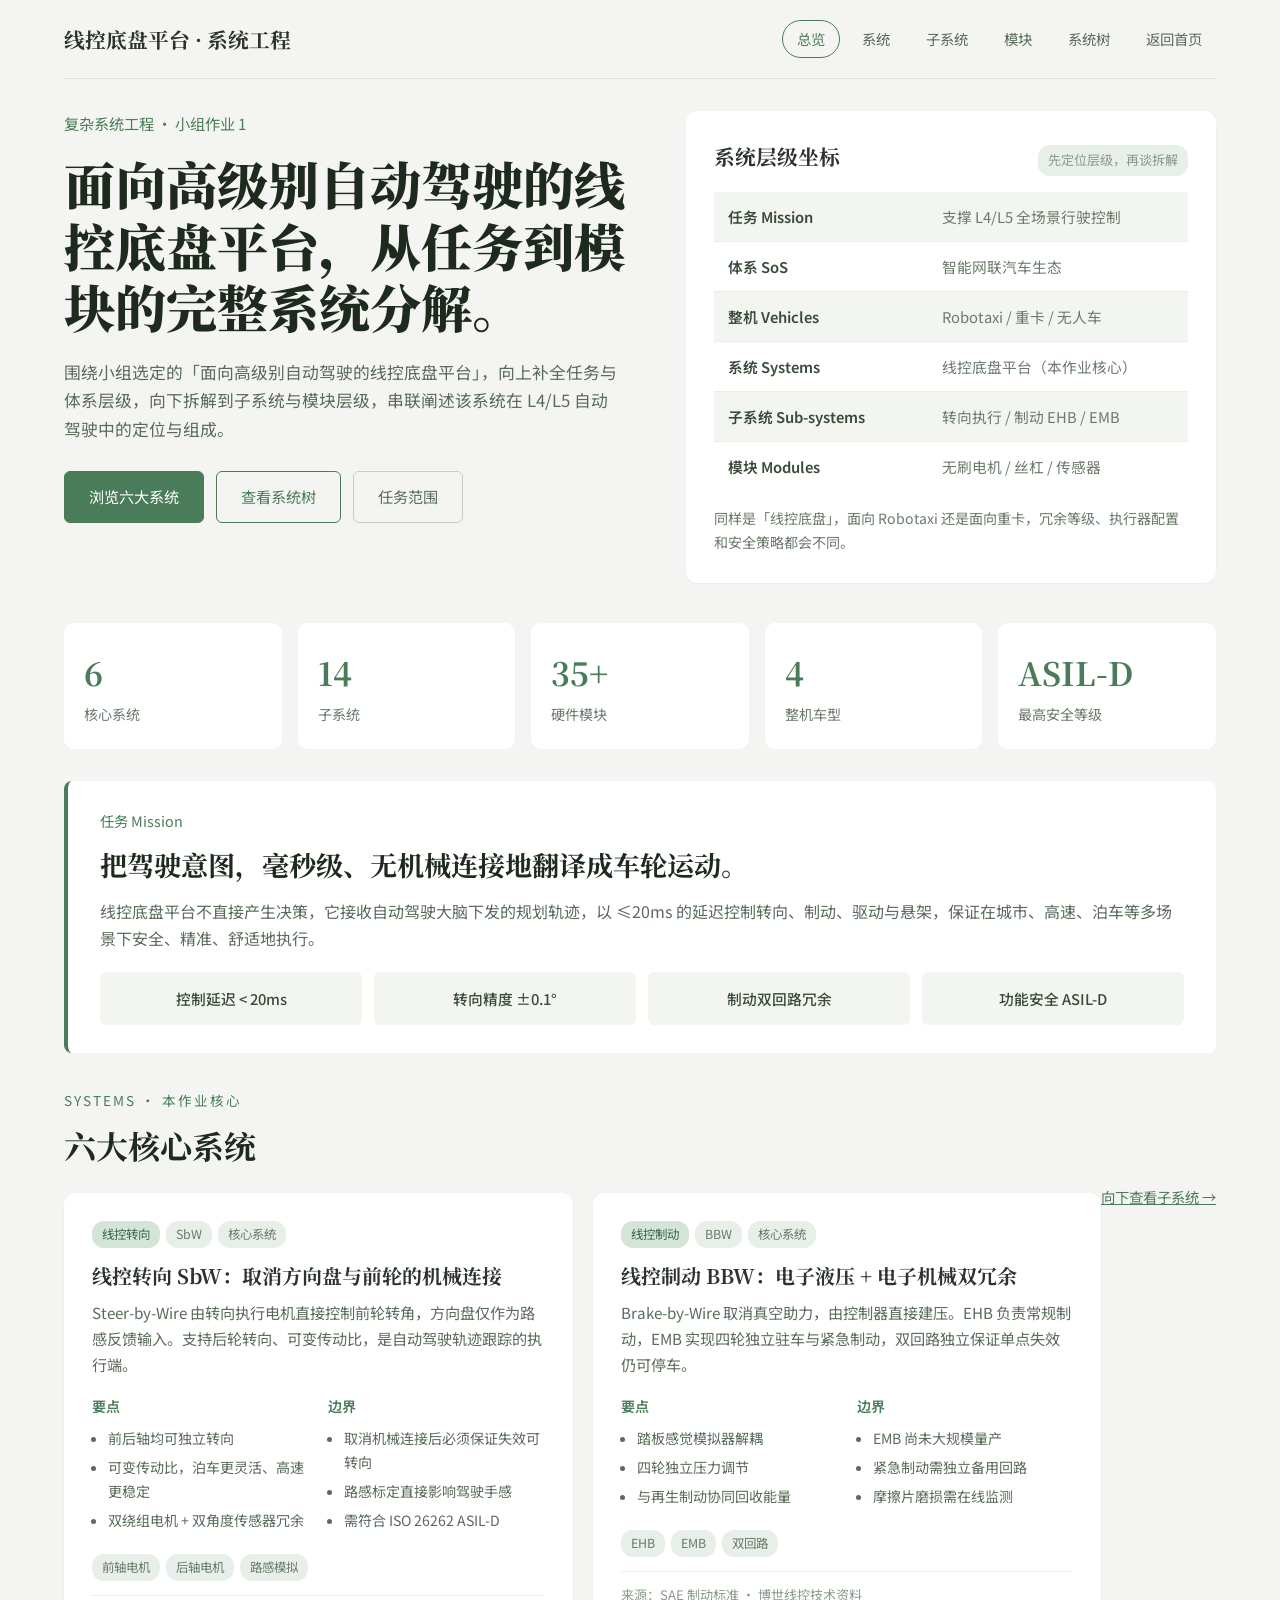
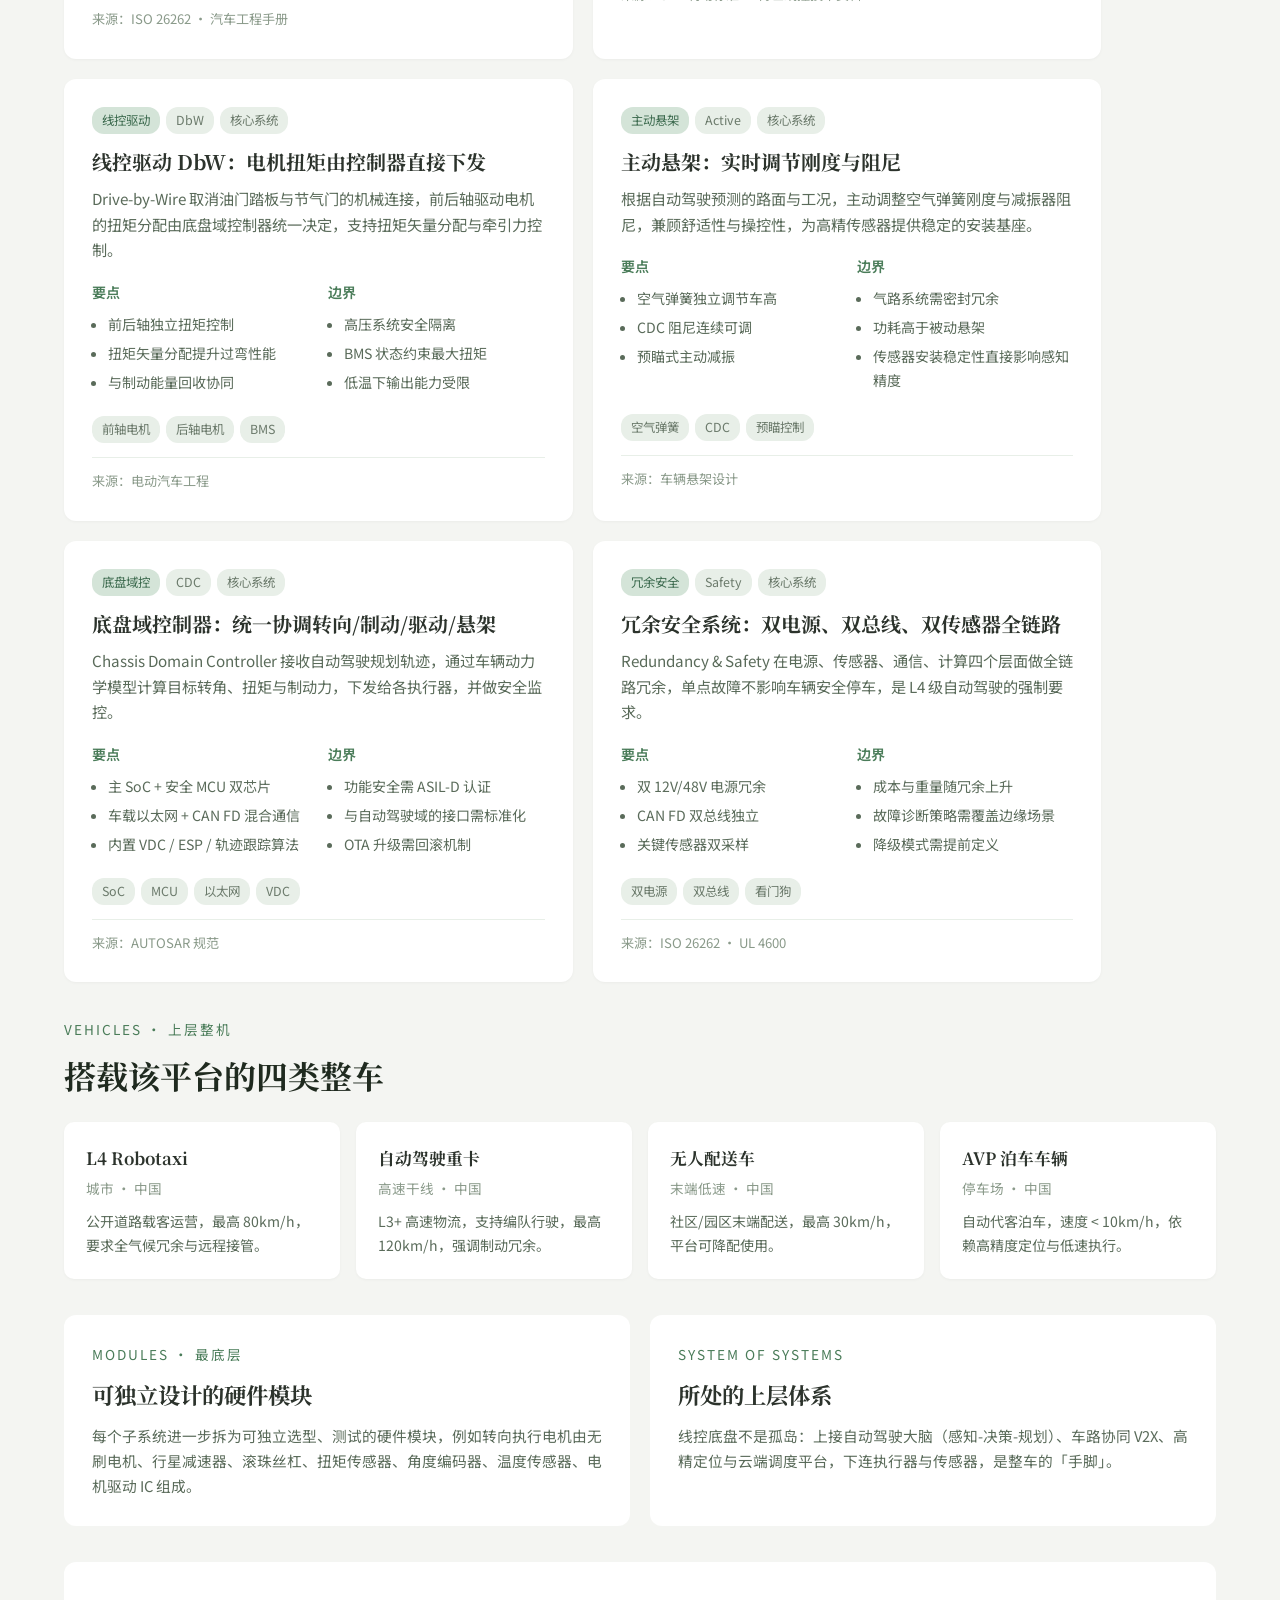
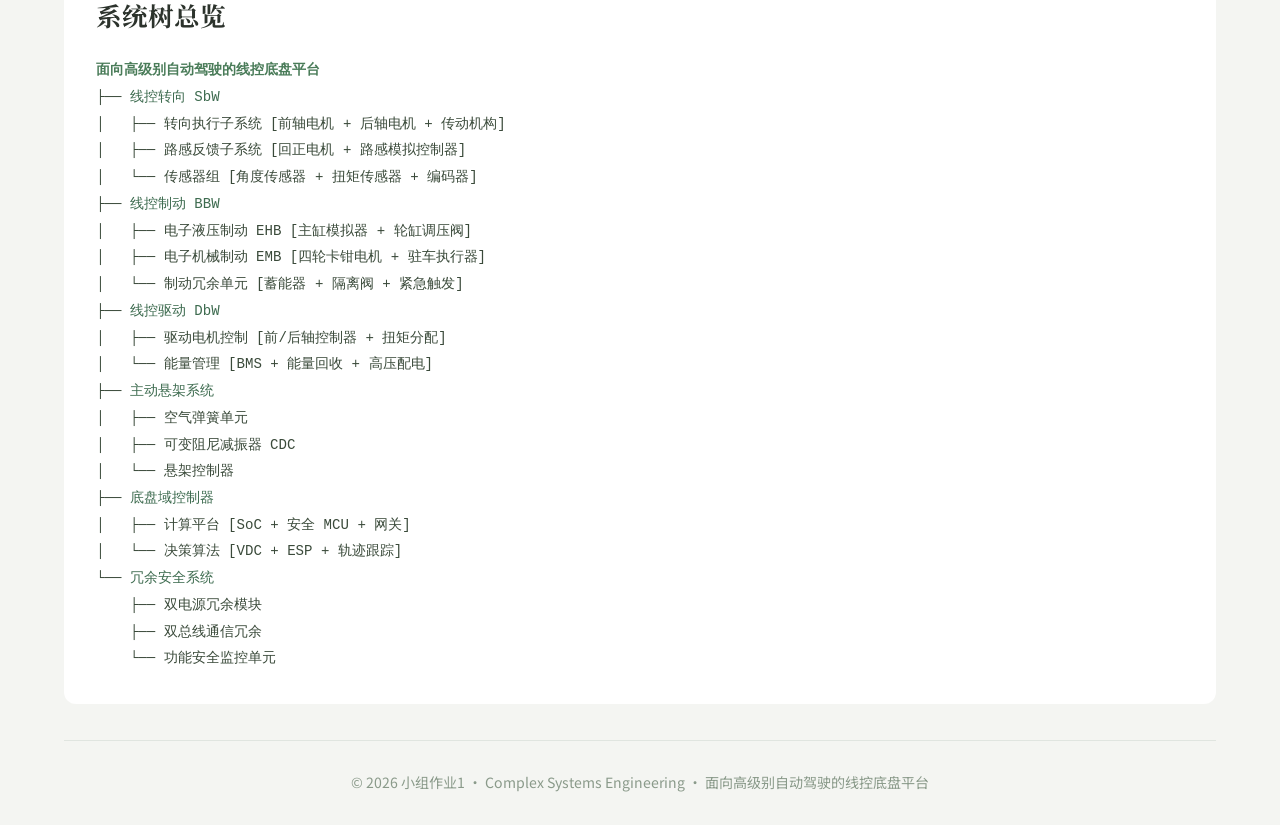
==== commit 1279cb46: "style: 配色调整为柔和鼠尾草绿系" ====
--- a/homework/group1-chassis/index.html
+++ b/homework/group1-chassis/index.html
@@ -1,4 +1,4 @@
-<!DOCTYPE html><html lang="zh-CN"><head><meta charset="UTF-8"><meta name="viewport" content="width=device-width, initial-scale=1.0"><title>线控底盘平台 · 复杂系统工程小组作业</title><style>@import url('https://fonts.googleapis.com/css2?family=Noto+Serif+SC:wght@400;600;700;900&family=Noto+Sans+SC:wght@300;400;500;700&display=swap');*{margin:0;padding:0;box-sizing:border-box}body{font-family:'Noto Sans SC',-apple-system,sans-serif;background:#f5f1eb;color:#2c2c2c;line-height:1.7}.serif{font-family:'Noto Serif SC',Georgia,'SimSun',serif}.container{max-width:1200px;margin:0 auto;padding:0 24px}nav{display:flex;justify-content:space-between;align-items:center;padding:20px 0;border-bottom:1px solid #e8e0d4;margin-bottom:32px}nav .brand{font-family:'Noto Serif SC',serif;font-size:1.3em;font-weight:700;color:#2c2c2c}nav .links{display:flex;gap:8px;align-items:center}nav .links a{padding:6px 14px;border-radius:20px;font-size:0.9em;color:#5a524a;text-decoration:none}nav .links a.active{border:1px solid #8b4513;color:#8b4513}nav .links a:hover{color:#8b4513}.hero{display:grid;grid-template-columns:1.1fr 1fr;gap:40px;margin-bottom:40px;align-items:start}.hero-left .eyebrow{color:#8b4513;font-size:0.95em;margin-bottom:16px}.hero-left h1{font-family:'Noto Serif SC',serif;font-size:3.2em;font-weight:900;line-height:1.2;margin-bottom:20px;color:#1a1a1a}.hero-left p.lead{font-size:1.05em;color:#5a524a;margin-bottom:28px;max-width:560px}.btn-row{display:flex;gap:12px;flex-wrap:wrap}.btn{padding:12px 24px;border-radius:6px;font-size:0.95em;cursor:pointer;text-decoration:none;display:inline-block}.btn-primary{background:#8b4513;color:white;border:1px solid #8b4513}.btn-outline{border:1px solid #8b4513;color:#8b4513;background:transparent}.btn-ghost{border:1px solid #d0c8bc;color:#5a524a;background:transparent}.hero-card{background:white;border-radius:12px;padding:28px;box-shadow:0 1px 3px rgba(0,0,0,0.04)}.hero-card .card-head{display:flex;justify-content:space-between;align-items:baseline;margin-bottom:16px}.hero-card .card-head h3{font-family:'Noto Serif SC',serif;font-size:1.3em;font-weight:700}.hero-card .card-head .hint{font-size:0.82em;color:#9a9088;background:#f0ebe4;padding:4px 10px;border-radius:12px}.level-table{width:100%;border-collapse:collapse}.level-table tr{border-bottom:1px solid #f0ebe4}.level-table tr:nth-child(odd){background:#faf6f0}.level-table tr:last-child{border-bottom:none}.level-table td{padding:12px 14px;font-size:0.92em}.level-table td:first-child{font-weight:600;color:#3a3a3a;width:45%}.level-table td:last-child{color:#6b6560}.hero-card .card-foot{margin-top:16px;font-size:0.88em;color:#6b6560}.stats{display:grid;grid-template-columns:repeat(5,1fr);gap:16px;margin-bottom:32px}.stat-card{background:white;border-radius:10px;padding:22px 20px}.stat-card .num{font-family:'Noto Serif SC',serif;font-size:2em;font-weight:700;color:#8b4513}.stat-card .label{font-size:0.88em;color:#6b6560;margin-top:4px}.callout{background:white;border-left:4px solid #8b4513;border-radius:8px;padding:28px 32px;margin-bottom:36px}.callout .eyebrow{color:#8b4513;font-size:0.9em;margin-bottom:8px}.callout h2{font-family:'Noto Serif SC',serif;font-size:1.7em;font-weight:700;margin-bottom:10px;color:#1a1a1a}.callout p{color:#5a524a;margin-bottom:20px}.four-row{display:grid;grid-template-columns:repeat(4,1fr);gap:12px}.four-row .mini{background:#faf6f0;border-radius:6px;padding:14px;text-align:center;font-size:0.92em;color:#3a3a3a;font-weight:500}.section-head{margin-bottom:20px}.section-head .kicker{font-size:0.85em;letter-spacing:2px;color:#8b4513;text-transform:uppercase;margin-bottom:6px}.section-head h2{font-family:'Noto Serif SC',serif;font-size:2em;font-weight:700;color:#1a1a1a}.section-head .more{float:right;font-size:0.9em;color:#8b4513;text-decoration:underline;margin-top:12px}.cards-grid{display:grid;grid-template-columns:1fr 1fr;gap:20px;margin-bottom:36px}.knowledge-card{background:white;border-radius:12px;padding:28px;box-shadow:0 1px 3px rgba(0,0,0,0.04)}.tag-row{display:flex;gap:6px;margin-bottom:14px;flex-wrap:wrap}.tag{font-size:0.78em;padding:3px 10px;background:#f0ebe4;border-radius:12px;color:#6b6560}.tag.cat{background:#e8ddd0;color:#8b4513}.knowledge-card h3{font-family:'Noto Serif SC',serif;font-size:1.25em;font-weight:700;margin-bottom:10px;line-height:1.4}.knowledge-card .body{color:#5a524a;font-size:0.95em;margin-bottom:18px}.two-col{display:grid;grid-template-columns:1fr 1fr;gap:20px;margin-bottom:16px}.two-col h4{font-size:0.88em;color:#8b4513;margin-bottom:8px;font-weight:600}.two-col ul{padding-left:16px;font-size:0.88em;color:#5a524a}.two-col ul li{margin-bottom:5px}.tag-row.bottom{margin-top:14px}.source{border-top:1px solid #f0ebe4;padding-top:12px;margin-top:12px;font-size:0.82em;color:#9a9088}.source a{color:#8b4513;text-decoration:underline}.vehicle-grid{display:grid;grid-template-columns:repeat(4,1fr);gap:16px;margin-bottom:36px}.vehicle-card{background:white;border-radius:10px;padding:22px;box-shadow:0 1px 3px rgba(0,0,0,0.04)}.vehicle-card h4{font-family:'Noto Serif SC',serif;font-size:1.05em;font-weight:700;margin-bottom:4px}.vehicle-card .meta{font-size:0.85em;color:#9a9088;margin-bottom:10px}.vehicle-card p{font-size:0.88em;color:#5a524a}.two-col-bottom{display:grid;grid-template-columns:1fr 1fr;gap:20px;margin-bottom:36px}.bottom-card{background:white;border-radius:12px;padding:28px}.bottom-card .kicker{font-size:0.85em;letter-spacing:2px;color:#8b4513;text-transform:uppercase;margin-bottom:8px}.bottom-card h3{font-family:'Noto Serif SC',serif;font-size:1.4em;font-weight:700;margin-bottom:10px}.bottom-card p{color:#5a524a;font-size:0.92em}.tree-section{background:white;border-radius:12px;padding:32px;margin-bottom:36px}.tree-section h2{font-family:'Noto Serif SC',serif;font-size:1.6em;margin-bottom:20px}.tree{font-family:'Courier New',monospace;font-size:0.88em;line-height:1.9;color:#3a3a3a;white-space:pre-wrap}.tree .root{color:#8b4513;font-weight:700}.tree .branch{color:#6b4423}footer{text-align:center;padding:30px 0;color:#9a9088;font-size:0.88em;border-top:1px solid #e8e0d4;margin-top:20px}@media(max-width:900px){.hero{grid-template-columns:1fr}.stats{grid-template-columns:repeat(2,1fr)}.cards-grid{grid-template-columns:1fr}.vehicle-grid{grid-template-columns:repeat(2,1fr)}.two-col-bottom{grid-template-columns:1fr}.four-row{grid-template-columns:repeat(2,1fr)}.hero-left h1{font-size:2.2em}}</style></head><body><div class="container"><nav><div class="brand">线控底盘平台 · 系统工程</div><div class="links"><a href="#" class="active">总览</a><a href="#systems">系统</a><a href="#subsystems">子系统</a><a href="#modules">模块</a><a href="#tree">系统树</a><a href="../..">返回首页</a></div></nav><div class="hero"><div class="hero-left"><div class="eyebrow">复杂系统工程 · 小组作业 1</div><h1>面向高级别自动驾驶的线控底盘平台，从任务到模块的完整系统分解。</h1><p class="lead">围绕小组选定的「面向高级别自动驾驶的线控底盘平台」，向上补全任务与体系层级，向下拆解到子系统与模块层级，串联阐述该系统在 L4/L5 自动驾驶中的定位与组成。</p><div class="btn-row"><a href="#systems" class="btn btn-primary">浏览六大系统</a><a href="#tree" class="btn btn-outline">查看系统树</a><a href="#mission" class="btn btn-ghost">任务范围</a></div></div><div class="hero-card"><div class="card-head"><h3>系统层级坐标</h3><span class="hint">先定位层级，再谈拆解</span></div><table class="level-table"><tr><td>任务 Mission</td><td>支撑 L4/L5 全场景行驶控制</td></tr><tr><td>体系 SoS</td><td>智能网联汽车生态</td></tr><tr><td>整机 Vehicles</td><td>Robotaxi / 重卡 / 无人车</td></tr><tr><td>系统 Systems</td><td>线控底盘平台（本作业核心）</td></tr><tr><td>子系统 Sub-systems</td><td>转向执行 / 制动 EHB / EMB</td></tr><tr><td>模块 Modules</td><td>无刷电机 / 丝杠 / 传感器</td></tr></table><p class="card-foot">同样是「线控底盘」，面向 Robotaxi 还是面向重卡，冗余等级、执行器配置和安全策略都会不同。</p></div></div><div class="stats"><div class="stat-card"><div class="num">6</div><div class="label">核心系统</div></div><div class="stat-card"><div class="num">14</div><div class="label">子系统</div></div><div class="stat-card"><div class="num">35+</div><div class="label">硬件模块</div></div><div class="stat-card"><div class="num">4</div><div class="label">整机车型</div></div><div class="stat-card"><div class="num">ASIL-D</div><div class="label">最高安全等级</div></div></div><div class="callout" id="mission"><div class="eyebrow">任务 Mission</div><h2>把驾驶意图，毫秒级、无机械连接地翻译成车轮运动。</h2><p>线控底盘平台不直接产生决策，它接收自动驾驶大脑下发的规划轨迹，以 ≤20ms 的延迟控制转向、制动、驱动与悬架，保证在城市、高速、泊车等多场景下安全、精准、舒适地执行。</p><div class="four-row"><div class="mini">控制延迟 &lt; 20ms</div><div class="mini">转向精度 ±0.1°</div><div class="mini">制动双回路冗余</div><div class="mini">功能安全 ASIL-D</div></div></div><div class="section-head" id="systems"><div class="kicker">SYSTEMS · 本作业核心</div><h2>六大核心系统</h2><a href="#subsystems" class="more">向下查看子系统 →</a></div><div class="cards-grid"><div class="knowledge-card"><div class="tag-row"><span class="tag cat">线控转向</span><span class="tag">SbW</span><span class="tag">核心系统</span></div><h3>线控转向 SbW：取消方向盘与前轮的机械连接</h3><p class="body">Steer-by-Wire 由转向执行电机直接控制前轮转角，方向盘仅作为路感反馈输入。支持后轮转向、可变传动比，是自动驾驶轨迹跟踪的执行端。</p><div class="two-col"><div><h4>要点</h4><ul><li>前后轴均可独立转向</li><li>可变传动比，泊车更灵活、高速更稳定</li><li>双绕组电机 + 双角度传感器冗余</li></ul></div><div><h4>边界</h4><ul><li>取消机械连接后必须保证失效可转向</li><li>路感标定直接影响驾驶手感</li><li>需符合 ISO 26262 ASIL-D</li></ul></div></div><div class="tag-row bottom"><span class="tag">前轴电机</span><span class="tag">后轴电机</span><span class="tag">路感模拟</span></div><div class="source">来源：ISO 26262 · 汽车工程手册</div></div><div class="knowledge-card"><div class="tag-row"><span class="tag cat">线控制动</span><span class="tag">BBW</span><span class="tag">核心系统</span></div><h3>线控制动 BBW：电子液压 + 电子机械双冗余</h3><p class="body">Brake-by-Wire 取消真空助力，由控制器直接建压。EHB 负责常规制动，EMB 实现四轮独立驻车与紧急制动，双回路独立保证单点失效仍可停车。</p><div class="two-col"><div><h4>要点</h4><ul><li>踏板感觉模拟器解耦</li><li>四轮独立压力调节</li><li>与再生制动协同回收能量</li></ul></div><div><h4>边界</h4><ul><li>EMB 尚未大规模量产</li><li>紧急制动需独立备用回路</li><li>摩擦片磨损需在线监测</li></ul></div></div><div class="tag-row bottom"><span class="tag">EHB</span><span class="tag">EMB</span><span class="tag">双回路</span></div><div class="source">来源：SAE 制动标准 · 博世线控技术资料</div></div><div class="knowledge-card"><div class="tag-row"><span class="tag cat">线控驱动</span><span class="tag">DbW</span><span class="tag">核心系统</span></div><h3>线控驱动 DbW：电机扭矩由控制器直接下发</h3><p class="body">Drive-by-Wire 取消油门踏板与节气门的机械连接，前后轴驱动电机的扭矩分配由底盘域控制器统一决定，支持扭矩矢量分配与牵引力控制。</p><div class="two-col"><div><h4>要点</h4><ul><li>前后轴独立扭矩控制</li><li>扭矩矢量分配提升过弯性能</li><li>与制动能量回收协同</li></ul></div><div><h4>边界</h4><ul><li>高压系统安全隔离</li><li>BMS 状态约束最大扭矩</li><li>低温下输出能力受限</li></ul></div></div><div class="tag-row bottom"><span class="tag">前轴电机</span><span class="tag">后轴电机</span><span class="tag">BMS</span></div><div class="source">来源：电动汽车工程</div></div><div class="knowledge-card"><div class="tag-row"><span class="tag cat">主动悬架</span><span class="tag">Active</span><span class="tag">核心系统</span></div><h3>主动悬架：实时调节刚度与阻尼</h3><p class="body">根据自动驾驶预测的路面与工况，主动调整空气弹簧刚度与减振器阻尼，兼顾舒适性与操控性，为高精传感器提供稳定的安装基座。</p><div class="two-col"><div><h4>要点</h4><ul><li>空气弹簧独立调节车高</li><li>CDC 阻尼连续可调</li><li>预瞄式主动减振</li></ul></div><div><h4>边界</h4><ul><li>气路系统需密封冗余</li><li>功耗高于被动悬架</li><li>传感器安装稳定性直接影响感知精度</li></ul></div></div><div class="tag-row bottom"><span class="tag">空气弹簧</span><span class="tag">CDC</span><span class="tag">预瞄控制</span></div><div class="source">来源：车辆悬架设计</div></div><div class="knowledge-card"><div class="tag-row"><span class="tag cat">底盘域控</span><span class="tag">CDC</span><span class="tag">核心系统</span></div><h3>底盘域控制器：统一协调转向/制动/驱动/悬架</h3><p class="body">Chassis Domain Controller 接收自动驾驶规划轨迹，通过车辆动力学模型计算目标转角、扭矩与制动力，下发给各执行器，并做安全监控。</p><div class="two-col"><div><h4>要点</h4><ul><li>主 SoC + 安全 MCU 双芯片</li><li>车载以太网 + CAN FD 混合通信</li><li>内置 VDC / ESP / 轨迹跟踪算法</li></ul></div><div><h4>边界</h4><ul><li>功能安全需 ASIL-D 认证</li><li>与自动驾驶域的接口需标准化</li><li>OTA 升级需回滚机制</li></ul></div></div><div class="tag-row bottom"><span class="tag">SoC</span><span class="tag">MCU</span><span class="tag">以太网</span><span class="tag">VDC</span></div><div class="source">来源：AUTOSAR 规范</div></div><div class="knowledge-card"><div class="tag-row"><span class="tag cat">冗余安全</span><span class="tag">Safety</span><span class="tag">核心系统</span></div><h3>冗余安全系统：双电源、双总线、双传感器全链路</h3><p class="body">Redundancy & Safety 在电源、传感器、通信、计算四个层面做全链路冗余，单点故障不影响车辆安全停车，是 L4 级自动驾驶的强制要求。</p><div class="two-col"><div><h4>要点</h4><ul><li>双 12V/48V 电源冗余</li><li>CAN FD 双总线独立</li><li>关键传感器双采样</li></ul></div><div><h4>边界</h4><ul><li>成本与重量随冗余上升</li><li>故障诊断策略需覆盖边缘场景</li><li>降级模式需提前定义</li></ul></div></div><div class="tag-row bottom"><span class="tag">双电源</span><span class="tag">双总线</span><span class="tag">看门狗</span></div><div class="source">来源：ISO 26262 · UL 4600</div></div></div><div class="section-head" id="subsystems"><div class="kicker">VEHICLES · 上层整机</div><h2>搭载该平台的四类整车</h2></div><div class="vehicle-grid"><div class="vehicle-card"><h4>L4 Robotaxi</h4><div class="meta">城市 · 中国</div><p>公开道路载客运营，最高 80km/h，要求全气候冗余与远程接管。</p></div><div class="vehicle-card"><h4>自动驾驶重卡</h4><div class="meta">高速干线 · 中国</div><p>L3+ 高速物流，支持编队行驶，最高 120km/h，强调制动冗余。</p></div><div class="vehicle-card"><h4>无人配送车</h4><div class="meta">末端低速 · 中国</div><p>社区/园区末端配送，最高 30km/h，平台可降配使用。</p></div><div class="vehicle-card"><h4>AVP 泊车车辆</h4><div class="meta">停车场 · 中国</div><p>自动代客泊车，速度 &lt; 10km/h，依赖高精度定位与低速执行。</p></div></div><div class="two-col-bottom" id="modules"><div class="bottom-card"><div class="kicker">MODULES · 最底层</div><h3>可独立设计的硬件模块</h3><p>每个子系统进一步拆为可独立选型、测试的硬件模块，例如转向执行电机由无刷电机、行星减速器、滚珠丝杠、扭矩传感器、角度编码器、温度传感器、电机驱动 IC 组成。</p></div><div class="bottom-card"><div class="kicker">SYSTEM OF SYSTEMS</div><h3>所处的上层体系</h3><p>线控底盘不是孤岛：上接自动驾驶大脑（感知-决策-规划）、车路协同 V2X、高精定位与云端调度平台，下连执行器与传感器，是整车的「手脚」。</p></div></div><div class="tree-section" id="tree"><h2>系统树总览</h2><div class="tree"><span class="root">面向高级别自动驾驶的线控底盘平台</span>
+<!DOCTYPE html><html lang="zh-CN"><head><meta charset="UTF-8"><meta name="viewport" content="width=device-width, initial-scale=1.0"><title>线控底盘平台 · 复杂系统工程小组作业</title><style>@import url('https://fonts.googleapis.com/css2?family=Noto+Serif+SC:wght@400;600;700;900&family=Noto+Sans+SC:wght@300;400;500;700&display=swap');*{margin:0;padding:0;box-sizing:border-box}body{font-family:'Noto Sans SC',-apple-system,sans-serif;background:#f4f5f2;color:#2c332c;line-height:1.7}.serif{font-family:'Noto Serif SC',Georgia,'SimSun',serif}.container{max-width:1200px;margin:0 auto;padding:0 24px}nav{display:flex;justify-content:space-between;align-items:center;padding:20px 0;border-bottom:1px solid #e0e5e0;margin-bottom:32px}nav .brand{font-family:'Noto Serif SC',serif;font-size:1.3em;font-weight:700;color:#2c332c}nav .links{display:flex;gap:8px;align-items:center}nav .links a{padding:6px 14px;border-radius:20px;font-size:0.9em;color:#5a6b5a;text-decoration:none}nav .links a.active{border:1px solid #4a7c59;color:#4a7c59}nav .links a:hover{color:#4a7c59}.hero{display:grid;grid-template-columns:1.1fr 1fr;gap:40px;margin-bottom:40px;align-items:start}.hero-left .eyebrow{color:#4a7c59;font-size:0.95em;margin-bottom:16px}.hero-left h1{font-family:'Noto Serif SC',serif;font-size:3.2em;font-weight:900;line-height:1.2;margin-bottom:20px;color:#1f2a1f}.hero-left p.lead{font-size:1.05em;color:#5a6b5a;margin-bottom:28px;max-width:560px}.btn-row{display:flex;gap:12px;flex-wrap:wrap}.btn{padding:12px 24px;border-radius:6px;font-size:0.95em;cursor:pointer;text-decoration:none;display:inline-block}.btn-primary{background:#4a7c59;color:white;border:1px solid #4a7c59}.btn-outline{border:1px solid #4a7c59;color:#4a7c59;background:transparent}.btn-ghost{border:1px solid #c5d0c5;color:#5a6b5a;background:transparent}.hero-card{background:white;border-radius:12px;padding:28px;box-shadow:0 1px 3px rgba(0,0,0,0.04)}.hero-card .card-head{display:flex;justify-content:space-between;align-items:baseline;margin-bottom:16px}.hero-card .card-head h3{font-family:'Noto Serif SC',serif;font-size:1.3em;font-weight:700}.hero-card .card-head .hint{font-size:0.82em;color:#8a9a8a;background:#e8efe8;padding:4px 10px;border-radius:12px}.level-table{width:100%;border-collapse:collapse}.level-table tr{border-bottom:1px solid #e8efe8}.level-table tr:nth-child(odd){background:#f2f5f0}.level-table tr:last-child{border-bottom:none}.level-table td{padding:12px 14px;font-size:0.92em}.level-table td:first-child{font-weight:600;color:#3a4a3a;width:45%}.level-table td:last-child{color:#6b7a6b}.hero-card .card-foot{margin-top:16px;font-size:0.88em;color:#6b7a6b}.stats{display:grid;grid-template-columns:repeat(5,1fr);gap:16px;margin-bottom:32px}.stat-card{background:white;border-radius:10px;padding:22px 20px}.stat-card .num{font-family:'Noto Serif SC',serif;font-size:2em;font-weight:700;color:#4a7c59}.stat-card .label{font-size:0.88em;color:#6b7a6b;margin-top:4px}.callout{background:white;border-left:4px solid #4a7c59;border-radius:8px;padding:28px 32px;margin-bottom:36px}.callout .eyebrow{color:#4a7c59;font-size:0.9em;margin-bottom:8px}.callout h2{font-family:'Noto Serif SC',serif;font-size:1.7em;font-weight:700;margin-bottom:10px;color:#1f2a1f}.callout p{color:#5a6b5a;margin-bottom:20px}.four-row{display:grid;grid-template-columns:repeat(4,1fr);gap:12px}.four-row .mini{background:#f2f5f0;border-radius:6px;padding:14px;text-align:center;font-size:0.92em;color:#3a4a3a;font-weight:500}.section-head{margin-bottom:20px}.section-head .kicker{font-size:0.85em;letter-spacing:2px;color:#4a7c59;text-transform:uppercase;margin-bottom:6px}.section-head h2{font-family:'Noto Serif SC',serif;font-size:2em;font-weight:700;color:#1f2a1f}.section-head .more{float:right;font-size:0.9em;color:#4a7c59;text-decoration:underline;margin-top:12px}.cards-grid{display:grid;grid-template-columns:1fr 1fr;gap:20px;margin-bottom:36px}.knowledge-card{background:white;border-radius:12px;padding:28px;box-shadow:0 1px 3px rgba(0,0,0,0.04)}.tag-row{display:flex;gap:6px;margin-bottom:14px;flex-wrap:wrap}.tag{font-size:0.78em;padding:3px 10px;background:#e8efe8;border-radius:12px;color:#6b7a6b}.tag.cat{background:#d4e4d8;color:#3d6b4f}.knowledge-card h3{font-family:'Noto Serif SC',serif;font-size:1.25em;font-weight:700;margin-bottom:10px;line-height:1.4}.knowledge-card .body{color:#5a6b5a;font-size:0.95em;margin-bottom:18px}.two-col{display:grid;grid-template-columns:1fr 1fr;gap:20px;margin-bottom:16px}.two-col h4{font-size:0.88em;color:#4a7c59;margin-bottom:8px;font-weight:600}.two-col ul{padding-left:16px;font-size:0.88em;color:#5a6b5a}.two-col ul li{margin-bottom:5px}.tag-row.bottom{margin-top:14px}.source{border-top:1px solid #e8efe8;padding-top:12px;margin-top:12px;font-size:0.82em;color:#8a9a8a}.source a{color:#4a7c59;text-decoration:underline}.vehicle-grid{display:grid;grid-template-columns:repeat(4,1fr);gap:16px;margin-bottom:36px}.vehicle-card{background:white;border-radius:10px;padding:22px;box-shadow:0 1px 3px rgba(0,0,0,0.04)}.vehicle-card h4{font-family:'Noto Serif SC',serif;font-size:1.05em;font-weight:700;margin-bottom:4px}.vehicle-card .meta{font-size:0.85em;color:#8a9a8a;margin-bottom:10px}.vehicle-card p{font-size:0.88em;color:#5a6b5a}.two-col-bottom{display:grid;grid-template-columns:1fr 1fr;gap:20px;margin-bottom:36px}.bottom-card{background:white;border-radius:12px;padding:28px}.bottom-card .kicker{font-size:0.85em;letter-spacing:2px;color:#4a7c59;text-transform:uppercase;margin-bottom:8px}.bottom-card h3{font-family:'Noto Serif SC',serif;font-size:1.4em;font-weight:700;margin-bottom:10px}.bottom-card p{color:#5a6b5a;font-size:0.92em}.tree-section{background:white;border-radius:12px;padding:32px;margin-bottom:36px}.tree-section h2{font-family:'Noto Serif SC',serif;font-size:1.6em;margin-bottom:20px}.tree{font-family:'Courier New',monospace;font-size:0.88em;line-height:1.9;color:#3a4a3a;white-space:pre-wrap}.tree .root{color:#4a7c59;font-weight:700}.tree .branch{color:#3d6b4f}footer{text-align:center;padding:30px 0;color:#8a9a8a;font-size:0.88em;border-top:1px solid #e0e5e0;margin-top:20px}@media(max-width:900px){.hero{grid-template-columns:1fr}.stats{grid-template-columns:repeat(2,1fr)}.cards-grid{grid-template-columns:1fr}.vehicle-grid{grid-template-columns:repeat(2,1fr)}.two-col-bottom{grid-template-columns:1fr}.four-row{grid-template-columns:repeat(2,1fr)}.hero-left h1{font-size:2.2em}}</style></head><body><div class="container"><nav><div class="brand">线控底盘平台 · 系统工程</div><div class="links"><a href="#" class="active">总览</a><a href="#systems">系统</a><a href="#subsystems">子系统</a><a href="#modules">模块</a><a href="#tree">系统树</a><a href="../..">返回首页</a></div></nav><div class="hero"><div class="hero-left"><div class="eyebrow">复杂系统工程 · 小组作业 1</div><h1>面向高级别自动驾驶的线控底盘平台，从任务到模块的完整系统分解。</h1><p class="lead">围绕小组选定的「面向高级别自动驾驶的线控底盘平台」，向上补全任务与体系层级，向下拆解到子系统与模块层级，串联阐述该系统在 L4/L5 自动驾驶中的定位与组成。</p><div class="btn-row"><a href="#systems" class="btn btn-primary">浏览六大系统</a><a href="#tree" class="btn btn-outline">查看系统树</a><a href="#mission" class="btn btn-ghost">任务范围</a></div></div><div class="hero-card"><div class="card-head"><h3>系统层级坐标</h3><span class="hint">先定位层级，再谈拆解</span></div><table class="level-table"><tr><td>任务 Mission</td><td>支撑 L4/L5 全场景行驶控制</td></tr><tr><td>体系 SoS</td><td>智能网联汽车生态</td></tr><tr><td>整机 Vehicles</td><td>Robotaxi / 重卡 / 无人车</td></tr><tr><td>系统 Systems</td><td>线控底盘平台（本作业核心）</td></tr><tr><td>子系统 Sub-systems</td><td>转向执行 / 制动 EHB / EMB</td></tr><tr><td>模块 Modules</td><td>无刷电机 / 丝杠 / 传感器</td></tr></table><p class="card-foot">同样是「线控底盘」，面向 Robotaxi 还是面向重卡，冗余等级、执行器配置和安全策略都会不同。</p></div></div><div class="stats"><div class="stat-card"><div class="num">6</div><div class="label">核心系统</div></div><div class="stat-card"><div class="num">14</div><div class="label">子系统</div></div><div class="stat-card"><div class="num">35+</div><div class="label">硬件模块</div></div><div class="stat-card"><div class="num">4</div><div class="label">整机车型</div></div><div class="stat-card"><div class="num">ASIL-D</div><div class="label">最高安全等级</div></div></div><div class="callout" id="mission"><div class="eyebrow">任务 Mission</div><h2>把驾驶意图，毫秒级、无机械连接地翻译成车轮运动。</h2><p>线控底盘平台不直接产生决策，它接收自动驾驶大脑下发的规划轨迹，以 ≤20ms 的延迟控制转向、制动、驱动与悬架，保证在城市、高速、泊车等多场景下安全、精准、舒适地执行。</p><div class="four-row"><div class="mini">控制延迟 &lt; 20ms</div><div class="mini">转向精度 ±0.1°</div><div class="mini">制动双回路冗余</div><div class="mini">功能安全 ASIL-D</div></div></div><div class="section-head" id="systems"><div class="kicker">SYSTEMS · 本作业核心</div><h2>六大核心系统</h2><a href="#subsystems" class="more">向下查看子系统 →</a></div><div class="cards-grid"><div class="knowledge-card"><div class="tag-row"><span class="tag cat">线控转向</span><span class="tag">SbW</span><span class="tag">核心系统</span></div><h3>线控转向 SbW：取消方向盘与前轮的机械连接</h3><p class="body">Steer-by-Wire 由转向执行电机直接控制前轮转角，方向盘仅作为路感反馈输入。支持后轮转向、可变传动比，是自动驾驶轨迹跟踪的执行端。</p><div class="two-col"><div><h4>要点</h4><ul><li>前后轴均可独立转向</li><li>可变传动比，泊车更灵活、高速更稳定</li><li>双绕组电机 + 双角度传感器冗余</li></ul></div><div><h4>边界</h4><ul><li>取消机械连接后必须保证失效可转向</li><li>路感标定直接影响驾驶手感</li><li>需符合 ISO 26262 ASIL-D</li></ul></div></div><div class="tag-row bottom"><span class="tag">前轴电机</span><span class="tag">后轴电机</span><span class="tag">路感模拟</span></div><div class="source">来源：ISO 26262 · 汽车工程手册</div></div><div class="knowledge-card"><div class="tag-row"><span class="tag cat">线控制动</span><span class="tag">BBW</span><span class="tag">核心系统</span></div><h3>线控制动 BBW：电子液压 + 电子机械双冗余</h3><p class="body">Brake-by-Wire 取消真空助力，由控制器直接建压。EHB 负责常规制动，EMB 实现四轮独立驻车与紧急制动，双回路独立保证单点失效仍可停车。</p><div class="two-col"><div><h4>要点</h4><ul><li>踏板感觉模拟器解耦</li><li>四轮独立压力调节</li><li>与再生制动协同回收能量</li></ul></div><div><h4>边界</h4><ul><li>EMB 尚未大规模量产</li><li>紧急制动需独立备用回路</li><li>摩擦片磨损需在线监测</li></ul></div></div><div class="tag-row bottom"><span class="tag">EHB</span><span class="tag">EMB</span><span class="tag">双回路</span></div><div class="source">来源：SAE 制动标准 · 博世线控技术资料</div></div><div class="knowledge-card"><div class="tag-row"><span class="tag cat">线控驱动</span><span class="tag">DbW</span><span class="tag">核心系统</span></div><h3>线控驱动 DbW：电机扭矩由控制器直接下发</h3><p class="body">Drive-by-Wire 取消油门踏板与节气门的机械连接，前后轴驱动电机的扭矩分配由底盘域控制器统一决定，支持扭矩矢量分配与牵引力控制。</p><div class="two-col"><div><h4>要点</h4><ul><li>前后轴独立扭矩控制</li><li>扭矩矢量分配提升过弯性能</li><li>与制动能量回收协同</li></ul></div><div><h4>边界</h4><ul><li>高压系统安全隔离</li><li>BMS 状态约束最大扭矩</li><li>低温下输出能力受限</li></ul></div></div><div class="tag-row bottom"><span class="tag">前轴电机</span><span class="tag">后轴电机</span><span class="tag">BMS</span></div><div class="source">来源：电动汽车工程</div></div><div class="knowledge-card"><div class="tag-row"><span class="tag cat">主动悬架</span><span class="tag">Active</span><span class="tag">核心系统</span></div><h3>主动悬架：实时调节刚度与阻尼</h3><p class="body">根据自动驾驶预测的路面与工况，主动调整空气弹簧刚度与减振器阻尼，兼顾舒适性与操控性，为高精传感器提供稳定的安装基座。</p><div class="two-col"><div><h4>要点</h4><ul><li>空气弹簧独立调节车高</li><li>CDC 阻尼连续可调</li><li>预瞄式主动减振</li></ul></div><div><h4>边界</h4><ul><li>气路系统需密封冗余</li><li>功耗高于被动悬架</li><li>传感器安装稳定性直接影响感知精度</li></ul></div></div><div class="tag-row bottom"><span class="tag">空气弹簧</span><span class="tag">CDC</span><span class="tag">预瞄控制</span></div><div class="source">来源：车辆悬架设计</div></div><div class="knowledge-card"><div class="tag-row"><span class="tag cat">底盘域控</span><span class="tag">CDC</span><span class="tag">核心系统</span></div><h3>底盘域控制器：统一协调转向/制动/驱动/悬架</h3><p class="body">Chassis Domain Controller 接收自动驾驶规划轨迹，通过车辆动力学模型计算目标转角、扭矩与制动力，下发给各执行器，并做安全监控。</p><div class="two-col"><div><h4>要点</h4><ul><li>主 SoC + 安全 MCU 双芯片</li><li>车载以太网 + CAN FD 混合通信</li><li>内置 VDC / ESP / 轨迹跟踪算法</li></ul></div><div><h4>边界</h4><ul><li>功能安全需 ASIL-D 认证</li><li>与自动驾驶域的接口需标准化</li><li>OTA 升级需回滚机制</li></ul></div></div><div class="tag-row bottom"><span class="tag">SoC</span><span class="tag">MCU</span><span class="tag">以太网</span><span class="tag">VDC</span></div><div class="source">来源：AUTOSAR 规范</div></div><div class="knowledge-card"><div class="tag-row"><span class="tag cat">冗余安全</span><span class="tag">Safety</span><span class="tag">核心系统</span></div><h3>冗余安全系统：双电源、双总线、双传感器全链路</h3><p class="body">Redundancy & Safety 在电源、传感器、通信、计算四个层面做全链路冗余，单点故障不影响车辆安全停车，是 L4 级自动驾驶的强制要求。</p><div class="two-col"><div><h4>要点</h4><ul><li>双 12V/48V 电源冗余</li><li>CAN FD 双总线独立</li><li>关键传感器双采样</li></ul></div><div><h4>边界</h4><ul><li>成本与重量随冗余上升</li><li>故障诊断策略需覆盖边缘场景</li><li>降级模式需提前定义</li></ul></div></div><div class="tag-row bottom"><span class="tag">双电源</span><span class="tag">双总线</span><span class="tag">看门狗</span></div><div class="source">来源：ISO 26262 · UL 4600</div></div></div><div class="section-head" id="subsystems"><div class="kicker">VEHICLES · 上层整机</div><h2>搭载该平台的四类整车</h2></div><div class="vehicle-grid"><div class="vehicle-card"><h4>L4 Robotaxi</h4><div class="meta">城市 · 中国</div><p>公开道路载客运营，最高 80km/h，要求全气候冗余与远程接管。</p></div><div class="vehicle-card"><h4>自动驾驶重卡</h4><div class="meta">高速干线 · 中国</div><p>L3+ 高速物流，支持编队行驶，最高 120km/h，强调制动冗余。</p></div><div class="vehicle-card"><h4>无人配送车</h4><div class="meta">末端低速 · 中国</div><p>社区/园区末端配送，最高 30km/h，平台可降配使用。</p></div><div class="vehicle-card"><h4>AVP 泊车车辆</h4><div class="meta">停车场 · 中国</div><p>自动代客泊车，速度 &lt; 10km/h，依赖高精度定位与低速执行。</p></div></div><div class="two-col-bottom" id="modules"><div class="bottom-card"><div class="kicker">MODULES · 最底层</div><h3>可独立设计的硬件模块</h3><p>每个子系统进一步拆为可独立选型、测试的硬件模块，例如转向执行电机由无刷电机、行星减速器、滚珠丝杠、扭矩传感器、角度编码器、温度传感器、电机驱动 IC 组成。</p></div><div class="bottom-card"><div class="kicker">SYSTEM OF SYSTEMS</div><h3>所处的上层体系</h3><p>线控底盘不是孤岛：上接自动驾驶大脑（感知-决策-规划）、车路协同 V2X、高精定位与云端调度平台，下连执行器与传感器，是整车的「手脚」。</p></div></div><div class="tree-section" id="tree"><h2>系统树总览</h2><div class="tree"><span class="root">面向高级别自动驾驶的线控底盘平台</span>
 ├── <span class="branch">线控转向 SbW</span>
 │   ├── 转向执行子系统 [前轴电机 + 后轴电机 + 传动机构]
 │   ├── 路感反馈子系统 [回正电机 + 路感模拟控制器]
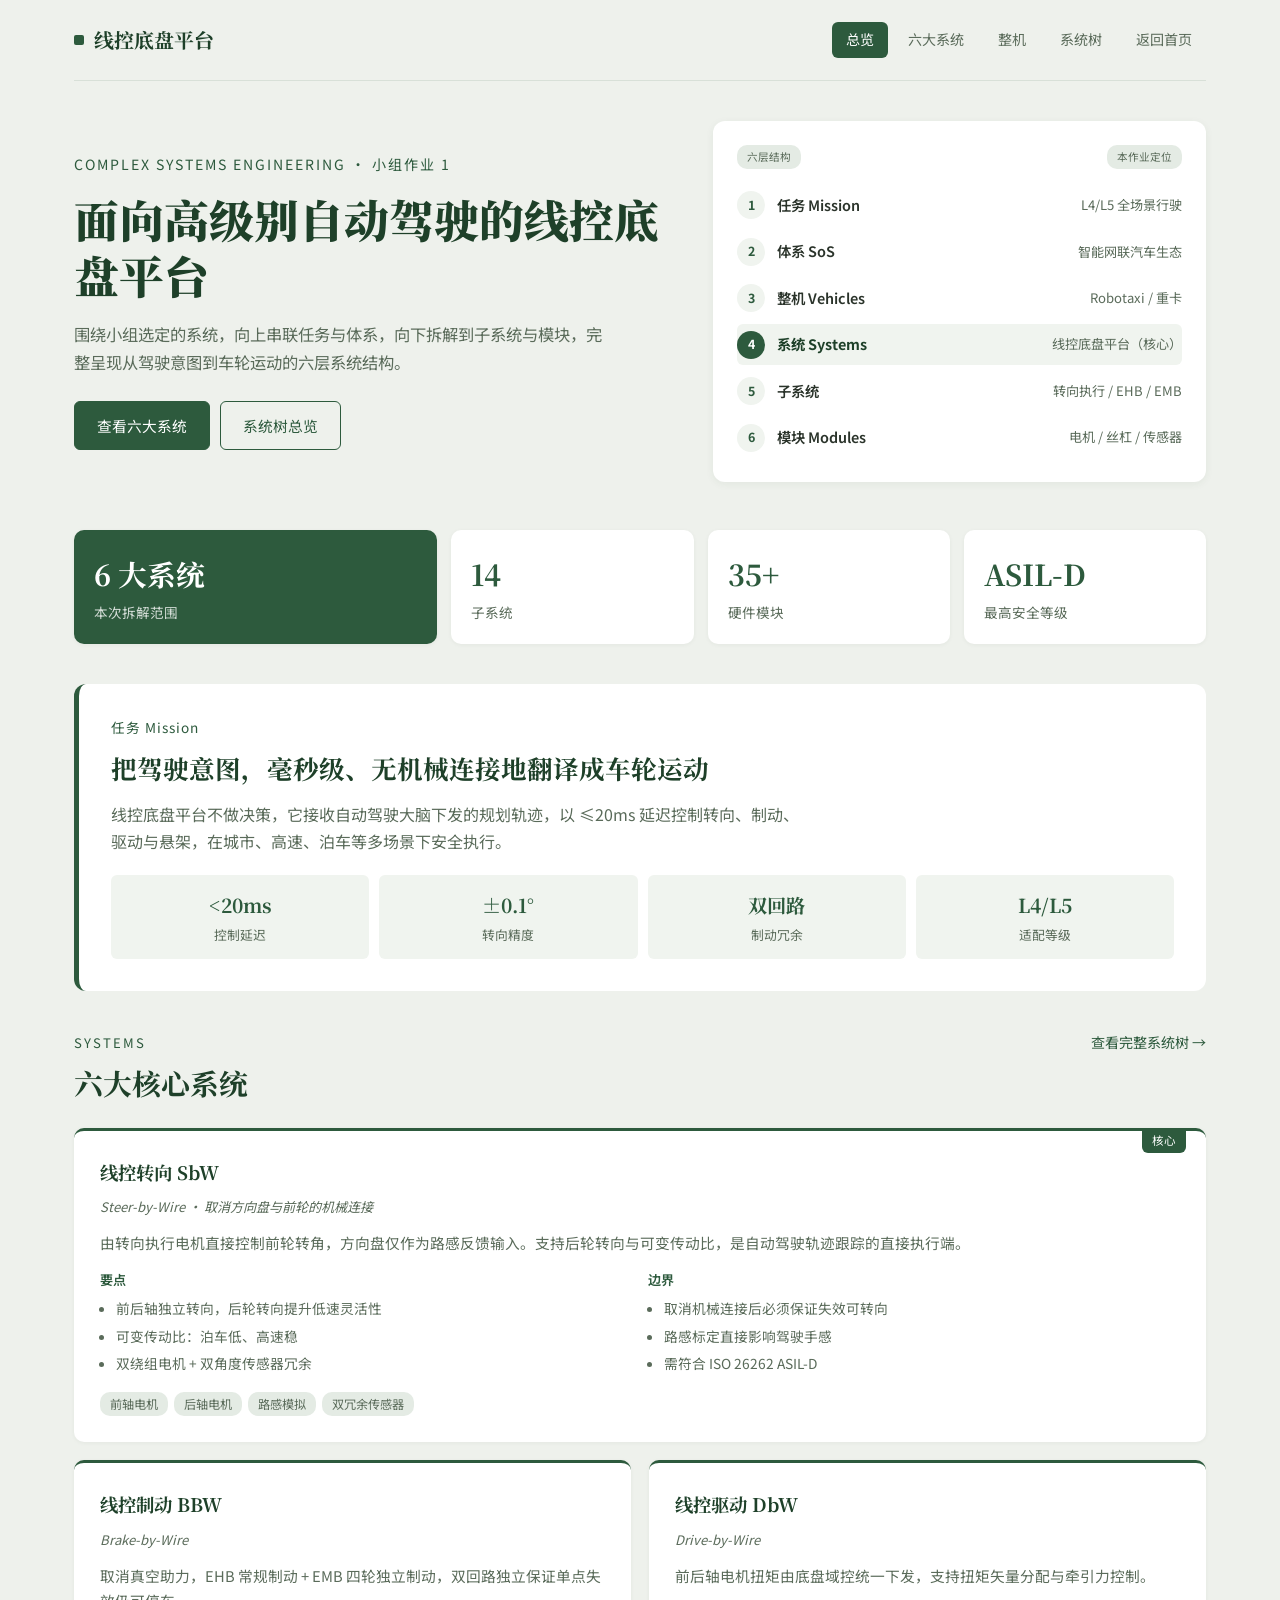
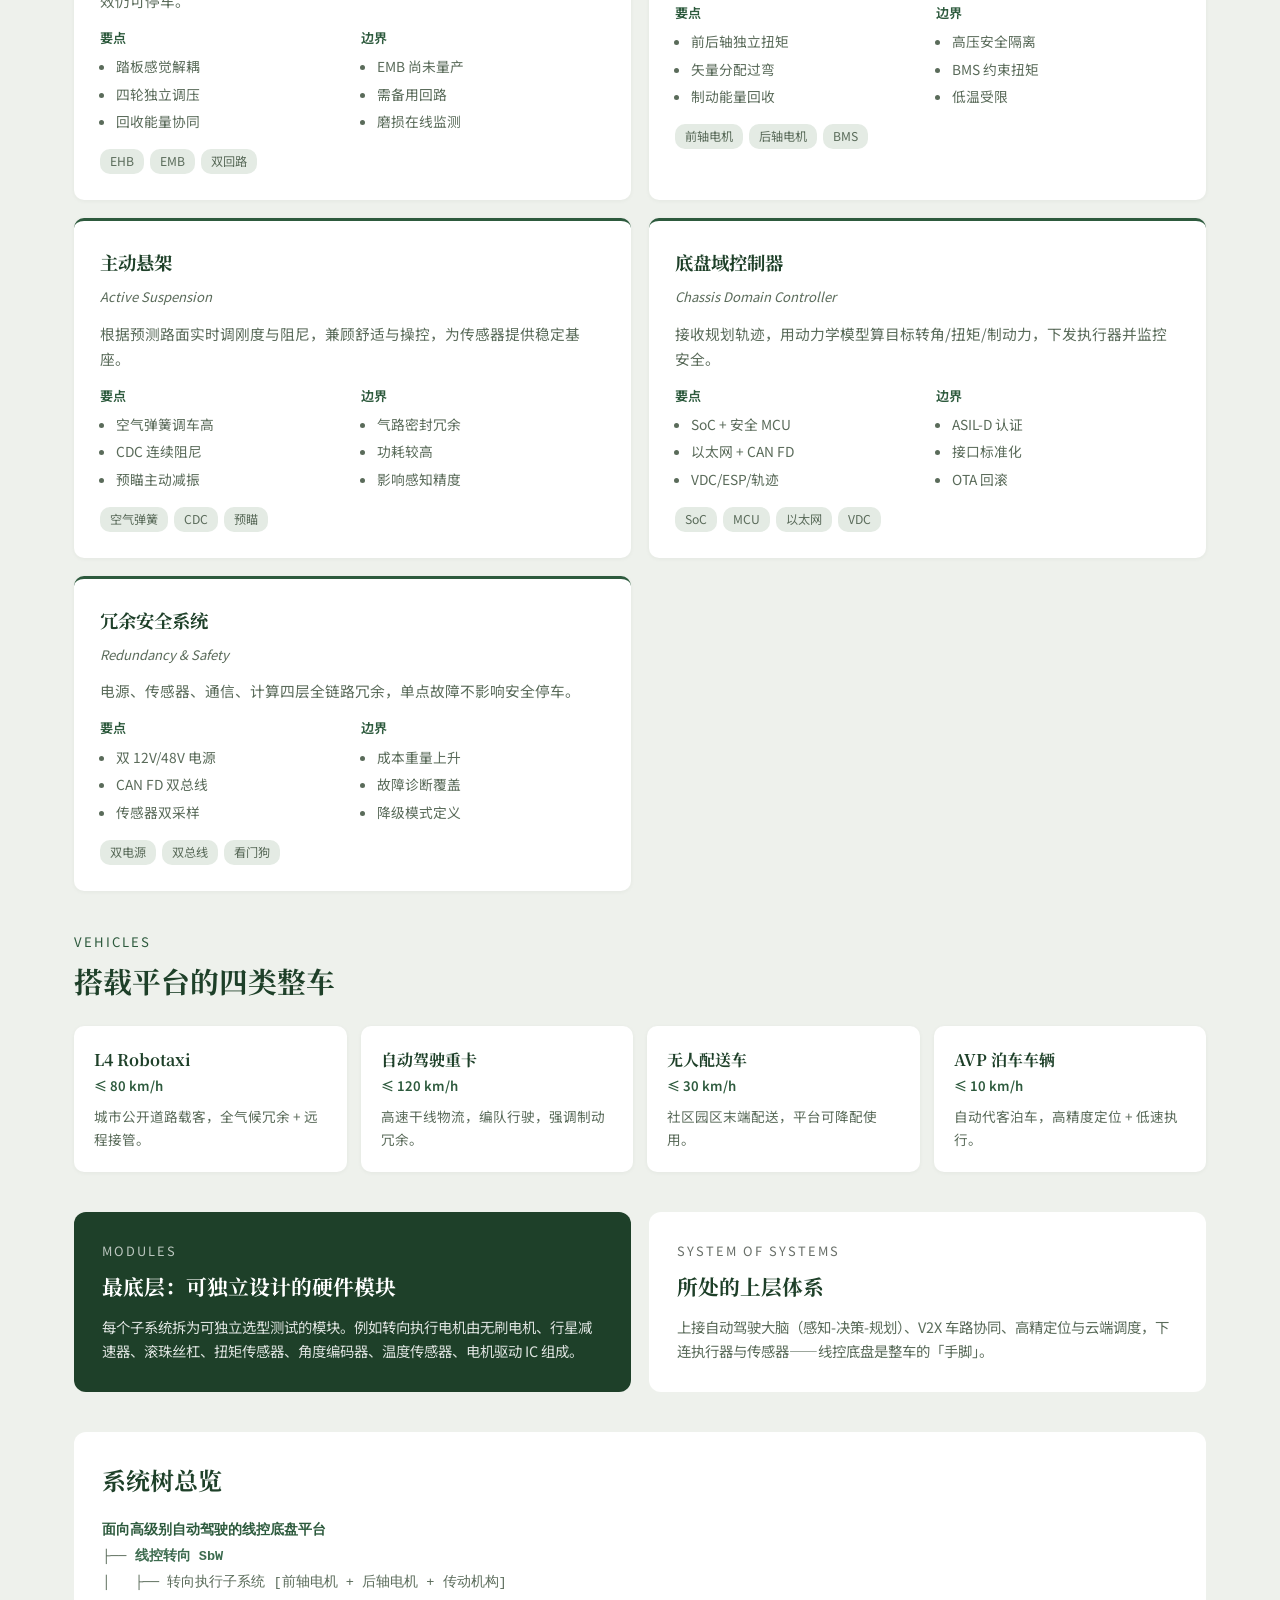
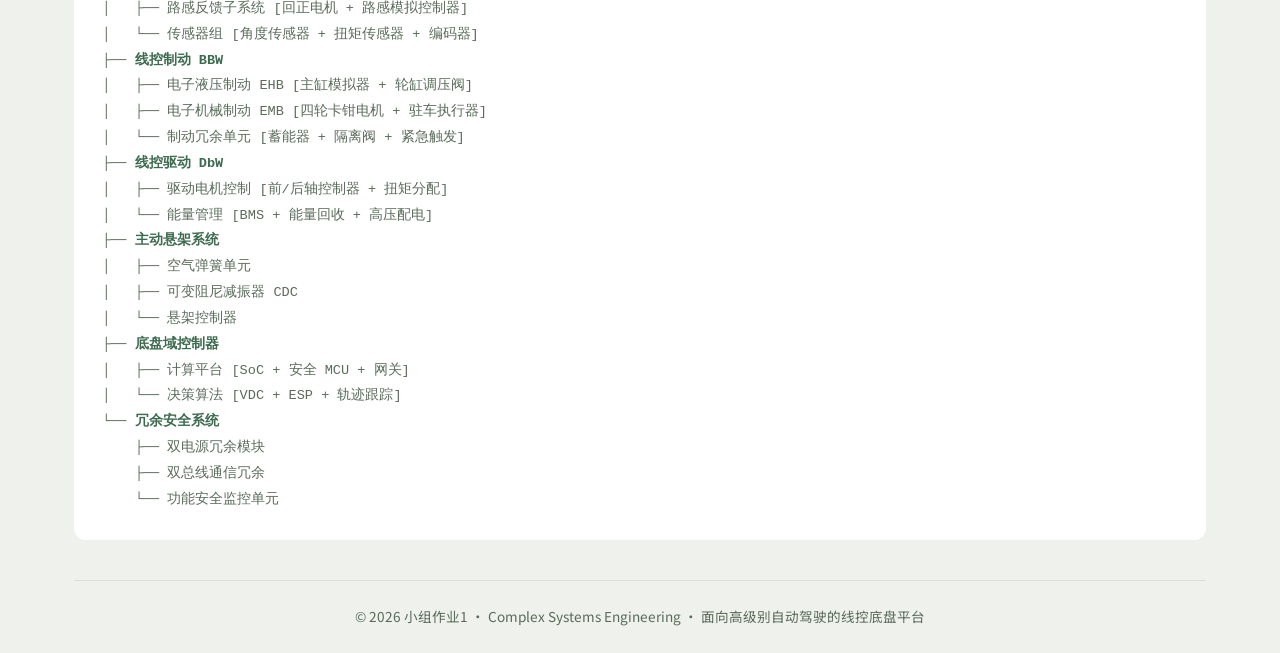
==== commit 350b417b: "style: 加深绿色，调整排版布局" ====
--- a/homework/group1-chassis/index.html
+++ b/homework/group1-chassis/index.html
@@ -1,4 +1,4 @@
-<!DOCTYPE html><html lang="zh-CN"><head><meta charset="UTF-8"><meta name="viewport" content="width=device-width, initial-scale=1.0"><title>线控底盘平台 · 复杂系统工程小组作业</title><style>@import url('https://fonts.googleapis.com/css2?family=Noto+Serif+SC:wght@400;600;700;900&family=Noto+Sans+SC:wght@300;400;500;700&display=swap');*{margin:0;padding:0;box-sizing:border-box}body{font-family:'Noto Sans SC',-apple-system,sans-serif;background:#f4f5f2;color:#2c332c;line-height:1.7}.serif{font-family:'Noto Serif SC',Georgia,'SimSun',serif}.container{max-width:1200px;margin:0 auto;padding:0 24px}nav{display:flex;justify-content:space-between;align-items:center;padding:20px 0;border-bottom:1px solid #e0e5e0;margin-bottom:32px}nav .brand{font-family:'Noto Serif SC',serif;font-size:1.3em;font-weight:700;color:#2c332c}nav .links{display:flex;gap:8px;align-items:center}nav .links a{padding:6px 14px;border-radius:20px;font-size:0.9em;color:#5a6b5a;text-decoration:none}nav .links a.active{border:1px solid #4a7c59;color:#4a7c59}nav .links a:hover{color:#4a7c59}.hero{display:grid;grid-template-columns:1.1fr 1fr;gap:40px;margin-bottom:40px;align-items:start}.hero-left .eyebrow{color:#4a7c59;font-size:0.95em;margin-bottom:16px}.hero-left h1{font-family:'Noto Serif SC',serif;font-size:3.2em;font-weight:900;line-height:1.2;margin-bottom:20px;color:#1f2a1f}.hero-left p.lead{font-size:1.05em;color:#5a6b5a;margin-bottom:28px;max-width:560px}.btn-row{display:flex;gap:12px;flex-wrap:wrap}.btn{padding:12px 24px;border-radius:6px;font-size:0.95em;cursor:pointer;text-decoration:none;display:inline-block}.btn-primary{background:#4a7c59;color:white;border:1px solid #4a7c59}.btn-outline{border:1px solid #4a7c59;color:#4a7c59;background:transparent}.btn-ghost{border:1px solid #c5d0c5;color:#5a6b5a;background:transparent}.hero-card{background:white;border-radius:12px;padding:28px;box-shadow:0 1px 3px rgba(0,0,0,0.04)}.hero-card .card-head{display:flex;justify-content:space-between;align-items:baseline;margin-bottom:16px}.hero-card .card-head h3{font-family:'Noto Serif SC',serif;font-size:1.3em;font-weight:700}.hero-card .card-head .hint{font-size:0.82em;color:#8a9a8a;background:#e8efe8;padding:4px 10px;border-radius:12px}.level-table{width:100%;border-collapse:collapse}.level-table tr{border-bottom:1px solid #e8efe8}.level-table tr:nth-child(odd){background:#f2f5f0}.level-table tr:last-child{border-bottom:none}.level-table td{padding:12px 14px;font-size:0.92em}.level-table td:first-child{font-weight:600;color:#3a4a3a;width:45%}.level-table td:last-child{color:#6b7a6b}.hero-card .card-foot{margin-top:16px;font-size:0.88em;color:#6b7a6b}.stats{display:grid;grid-template-columns:repeat(5,1fr);gap:16px;margin-bottom:32px}.stat-card{background:white;border-radius:10px;padding:22px 20px}.stat-card .num{font-family:'Noto Serif SC',serif;font-size:2em;font-weight:700;color:#4a7c59}.stat-card .label{font-size:0.88em;color:#6b7a6b;margin-top:4px}.callout{background:white;border-left:4px solid #4a7c59;border-radius:8px;padding:28px 32px;margin-bottom:36px}.callout .eyebrow{color:#4a7c59;font-size:0.9em;margin-bottom:8px}.callout h2{font-family:'Noto Serif SC',serif;font-size:1.7em;font-weight:700;margin-bottom:10px;color:#1f2a1f}.callout p{color:#5a6b5a;margin-bottom:20px}.four-row{display:grid;grid-template-columns:repeat(4,1fr);gap:12px}.four-row .mini{background:#f2f5f0;border-radius:6px;padding:14px;text-align:center;font-size:0.92em;color:#3a4a3a;font-weight:500}.section-head{margin-bottom:20px}.section-head .kicker{font-size:0.85em;letter-spacing:2px;color:#4a7c59;text-transform:uppercase;margin-bottom:6px}.section-head h2{font-family:'Noto Serif SC',serif;font-size:2em;font-weight:700;color:#1f2a1f}.section-head .more{float:right;font-size:0.9em;color:#4a7c59;text-decoration:underline;margin-top:12px}.cards-grid{display:grid;grid-template-columns:1fr 1fr;gap:20px;margin-bottom:36px}.knowledge-card{background:white;border-radius:12px;padding:28px;box-shadow:0 1px 3px rgba(0,0,0,0.04)}.tag-row{display:flex;gap:6px;margin-bottom:14px;flex-wrap:wrap}.tag{font-size:0.78em;padding:3px 10px;background:#e8efe8;border-radius:12px;color:#6b7a6b}.tag.cat{background:#d4e4d8;color:#3d6b4f}.knowledge-card h3{font-family:'Noto Serif SC',serif;font-size:1.25em;font-weight:700;margin-bottom:10px;line-height:1.4}.knowledge-card .body{color:#5a6b5a;font-size:0.95em;margin-bottom:18px}.two-col{display:grid;grid-template-columns:1fr 1fr;gap:20px;margin-bottom:16px}.two-col h4{font-size:0.88em;color:#4a7c59;margin-bottom:8px;font-weight:600}.two-col ul{padding-left:16px;font-size:0.88em;color:#5a6b5a}.two-col ul li{margin-bottom:5px}.tag-row.bottom{margin-top:14px}.source{border-top:1px solid #e8efe8;padding-top:12px;margin-top:12px;font-size:0.82em;color:#8a9a8a}.source a{color:#4a7c59;text-decoration:underline}.vehicle-grid{display:grid;grid-template-columns:repeat(4,1fr);gap:16px;margin-bottom:36px}.vehicle-card{background:white;border-radius:10px;padding:22px;box-shadow:0 1px 3px rgba(0,0,0,0.04)}.vehicle-card h4{font-family:'Noto Serif SC',serif;font-size:1.05em;font-weight:700;margin-bottom:4px}.vehicle-card .meta{font-size:0.85em;color:#8a9a8a;margin-bottom:10px}.vehicle-card p{font-size:0.88em;color:#5a6b5a}.two-col-bottom{display:grid;grid-template-columns:1fr 1fr;gap:20px;margin-bottom:36px}.bottom-card{background:white;border-radius:12px;padding:28px}.bottom-card .kicker{font-size:0.85em;letter-spacing:2px;color:#4a7c59;text-transform:uppercase;margin-bottom:8px}.bottom-card h3{font-family:'Noto Serif SC',serif;font-size:1.4em;font-weight:700;margin-bottom:10px}.bottom-card p{color:#5a6b5a;font-size:0.92em}.tree-section{background:white;border-radius:12px;padding:32px;margin-bottom:36px}.tree-section h2{font-family:'Noto Serif SC',serif;font-size:1.6em;margin-bottom:20px}.tree{font-family:'Courier New',monospace;font-size:0.88em;line-height:1.9;color:#3a4a3a;white-space:pre-wrap}.tree .root{color:#4a7c59;font-weight:700}.tree .branch{color:#3d6b4f}footer{text-align:center;padding:30px 0;color:#8a9a8a;font-size:0.88em;border-top:1px solid #e0e5e0;margin-top:20px}@media(max-width:900px){.hero{grid-template-columns:1fr}.stats{grid-template-columns:repeat(2,1fr)}.cards-grid{grid-template-columns:1fr}.vehicle-grid{grid-template-columns:repeat(2,1fr)}.two-col-bottom{grid-template-columns:1fr}.four-row{grid-template-columns:repeat(2,1fr)}.hero-left h1{font-size:2.2em}}</style></head><body><div class="container"><nav><div class="brand">线控底盘平台 · 系统工程</div><div class="links"><a href="#" class="active">总览</a><a href="#systems">系统</a><a href="#subsystems">子系统</a><a href="#modules">模块</a><a href="#tree">系统树</a><a href="../..">返回首页</a></div></nav><div class="hero"><div class="hero-left"><div class="eyebrow">复杂系统工程 · 小组作业 1</div><h1>面向高级别自动驾驶的线控底盘平台，从任务到模块的完整系统分解。</h1><p class="lead">围绕小组选定的「面向高级别自动驾驶的线控底盘平台」，向上补全任务与体系层级，向下拆解到子系统与模块层级，串联阐述该系统在 L4/L5 自动驾驶中的定位与组成。</p><div class="btn-row"><a href="#systems" class="btn btn-primary">浏览六大系统</a><a href="#tree" class="btn btn-outline">查看系统树</a><a href="#mission" class="btn btn-ghost">任务范围</a></div></div><div class="hero-card"><div class="card-head"><h3>系统层级坐标</h3><span class="hint">先定位层级，再谈拆解</span></div><table class="level-table"><tr><td>任务 Mission</td><td>支撑 L4/L5 全场景行驶控制</td></tr><tr><td>体系 SoS</td><td>智能网联汽车生态</td></tr><tr><td>整机 Vehicles</td><td>Robotaxi / 重卡 / 无人车</td></tr><tr><td>系统 Systems</td><td>线控底盘平台（本作业核心）</td></tr><tr><td>子系统 Sub-systems</td><td>转向执行 / 制动 EHB / EMB</td></tr><tr><td>模块 Modules</td><td>无刷电机 / 丝杠 / 传感器</td></tr></table><p class="card-foot">同样是「线控底盘」，面向 Robotaxi 还是面向重卡，冗余等级、执行器配置和安全策略都会不同。</p></div></div><div class="stats"><div class="stat-card"><div class="num">6</div><div class="label">核心系统</div></div><div class="stat-card"><div class="num">14</div><div class="label">子系统</div></div><div class="stat-card"><div class="num">35+</div><div class="label">硬件模块</div></div><div class="stat-card"><div class="num">4</div><div class="label">整机车型</div></div><div class="stat-card"><div class="num">ASIL-D</div><div class="label">最高安全等级</div></div></div><div class="callout" id="mission"><div class="eyebrow">任务 Mission</div><h2>把驾驶意图，毫秒级、无机械连接地翻译成车轮运动。</h2><p>线控底盘平台不直接产生决策，它接收自动驾驶大脑下发的规划轨迹，以 ≤20ms 的延迟控制转向、制动、驱动与悬架，保证在城市、高速、泊车等多场景下安全、精准、舒适地执行。</p><div class="four-row"><div class="mini">控制延迟 &lt; 20ms</div><div class="mini">转向精度 ±0.1°</div><div class="mini">制动双回路冗余</div><div class="mini">功能安全 ASIL-D</div></div></div><div class="section-head" id="systems"><div class="kicker">SYSTEMS · 本作业核心</div><h2>六大核心系统</h2><a href="#subsystems" class="more">向下查看子系统 →</a></div><div class="cards-grid"><div class="knowledge-card"><div class="tag-row"><span class="tag cat">线控转向</span><span class="tag">SbW</span><span class="tag">核心系统</span></div><h3>线控转向 SbW：取消方向盘与前轮的机械连接</h3><p class="body">Steer-by-Wire 由转向执行电机直接控制前轮转角，方向盘仅作为路感反馈输入。支持后轮转向、可变传动比，是自动驾驶轨迹跟踪的执行端。</p><div class="two-col"><div><h4>要点</h4><ul><li>前后轴均可独立转向</li><li>可变传动比，泊车更灵活、高速更稳定</li><li>双绕组电机 + 双角度传感器冗余</li></ul></div><div><h4>边界</h4><ul><li>取消机械连接后必须保证失效可转向</li><li>路感标定直接影响驾驶手感</li><li>需符合 ISO 26262 ASIL-D</li></ul></div></div><div class="tag-row bottom"><span class="tag">前轴电机</span><span class="tag">后轴电机</span><span class="tag">路感模拟</span></div><div class="source">来源：ISO 26262 · 汽车工程手册</div></div><div class="knowledge-card"><div class="tag-row"><span class="tag cat">线控制动</span><span class="tag">BBW</span><span class="tag">核心系统</span></div><h3>线控制动 BBW：电子液压 + 电子机械双冗余</h3><p class="body">Brake-by-Wire 取消真空助力，由控制器直接建压。EHB 负责常规制动，EMB 实现四轮独立驻车与紧急制动，双回路独立保证单点失效仍可停车。</p><div class="two-col"><div><h4>要点</h4><ul><li>踏板感觉模拟器解耦</li><li>四轮独立压力调节</li><li>与再生制动协同回收能量</li></ul></div><div><h4>边界</h4><ul><li>EMB 尚未大规模量产</li><li>紧急制动需独立备用回路</li><li>摩擦片磨损需在线监测</li></ul></div></div><div class="tag-row bottom"><span class="tag">EHB</span><span class="tag">EMB</span><span class="tag">双回路</span></div><div class="source">来源：SAE 制动标准 · 博世线控技术资料</div></div><div class="knowledge-card"><div class="tag-row"><span class="tag cat">线控驱动</span><span class="tag">DbW</span><span class="tag">核心系统</span></div><h3>线控驱动 DbW：电机扭矩由控制器直接下发</h3><p class="body">Drive-by-Wire 取消油门踏板与节气门的机械连接，前后轴驱动电机的扭矩分配由底盘域控制器统一决定，支持扭矩矢量分配与牵引力控制。</p><div class="two-col"><div><h4>要点</h4><ul><li>前后轴独立扭矩控制</li><li>扭矩矢量分配提升过弯性能</li><li>与制动能量回收协同</li></ul></div><div><h4>边界</h4><ul><li>高压系统安全隔离</li><li>BMS 状态约束最大扭矩</li><li>低温下输出能力受限</li></ul></div></div><div class="tag-row bottom"><span class="tag">前轴电机</span><span class="tag">后轴电机</span><span class="tag">BMS</span></div><div class="source">来源：电动汽车工程</div></div><div class="knowledge-card"><div class="tag-row"><span class="tag cat">主动悬架</span><span class="tag">Active</span><span class="tag">核心系统</span></div><h3>主动悬架：实时调节刚度与阻尼</h3><p class="body">根据自动驾驶预测的路面与工况，主动调整空气弹簧刚度与减振器阻尼，兼顾舒适性与操控性，为高精传感器提供稳定的安装基座。</p><div class="two-col"><div><h4>要点</h4><ul><li>空气弹簧独立调节车高</li><li>CDC 阻尼连续可调</li><li>预瞄式主动减振</li></ul></div><div><h4>边界</h4><ul><li>气路系统需密封冗余</li><li>功耗高于被动悬架</li><li>传感器安装稳定性直接影响感知精度</li></ul></div></div><div class="tag-row bottom"><span class="tag">空气弹簧</span><span class="tag">CDC</span><span class="tag">预瞄控制</span></div><div class="source">来源：车辆悬架设计</div></div><div class="knowledge-card"><div class="tag-row"><span class="tag cat">底盘域控</span><span class="tag">CDC</span><span class="tag">核心系统</span></div><h3>底盘域控制器：统一协调转向/制动/驱动/悬架</h3><p class="body">Chassis Domain Controller 接收自动驾驶规划轨迹，通过车辆动力学模型计算目标转角、扭矩与制动力，下发给各执行器，并做安全监控。</p><div class="two-col"><div><h4>要点</h4><ul><li>主 SoC + 安全 MCU 双芯片</li><li>车载以太网 + CAN FD 混合通信</li><li>内置 VDC / ESP / 轨迹跟踪算法</li></ul></div><div><h4>边界</h4><ul><li>功能安全需 ASIL-D 认证</li><li>与自动驾驶域的接口需标准化</li><li>OTA 升级需回滚机制</li></ul></div></div><div class="tag-row bottom"><span class="tag">SoC</span><span class="tag">MCU</span><span class="tag">以太网</span><span class="tag">VDC</span></div><div class="source">来源：AUTOSAR 规范</div></div><div class="knowledge-card"><div class="tag-row"><span class="tag cat">冗余安全</span><span class="tag">Safety</span><span class="tag">核心系统</span></div><h3>冗余安全系统：双电源、双总线、双传感器全链路</h3><p class="body">Redundancy & Safety 在电源、传感器、通信、计算四个层面做全链路冗余，单点故障不影响车辆安全停车，是 L4 级自动驾驶的强制要求。</p><div class="two-col"><div><h4>要点</h4><ul><li>双 12V/48V 电源冗余</li><li>CAN FD 双总线独立</li><li>关键传感器双采样</li></ul></div><div><h4>边界</h4><ul><li>成本与重量随冗余上升</li><li>故障诊断策略需覆盖边缘场景</li><li>降级模式需提前定义</li></ul></div></div><div class="tag-row bottom"><span class="tag">双电源</span><span class="tag">双总线</span><span class="tag">看门狗</span></div><div class="source">来源：ISO 26262 · UL 4600</div></div></div><div class="section-head" id="subsystems"><div class="kicker">VEHICLES · 上层整机</div><h2>搭载该平台的四类整车</h2></div><div class="vehicle-grid"><div class="vehicle-card"><h4>L4 Robotaxi</h4><div class="meta">城市 · 中国</div><p>公开道路载客运营，最高 80km/h，要求全气候冗余与远程接管。</p></div><div class="vehicle-card"><h4>自动驾驶重卡</h4><div class="meta">高速干线 · 中国</div><p>L3+ 高速物流，支持编队行驶，最高 120km/h，强调制动冗余。</p></div><div class="vehicle-card"><h4>无人配送车</h4><div class="meta">末端低速 · 中国</div><p>社区/园区末端配送，最高 30km/h，平台可降配使用。</p></div><div class="vehicle-card"><h4>AVP 泊车车辆</h4><div class="meta">停车场 · 中国</div><p>自动代客泊车，速度 &lt; 10km/h，依赖高精度定位与低速执行。</p></div></div><div class="two-col-bottom" id="modules"><div class="bottom-card"><div class="kicker">MODULES · 最底层</div><h3>可独立设计的硬件模块</h3><p>每个子系统进一步拆为可独立选型、测试的硬件模块，例如转向执行电机由无刷电机、行星减速器、滚珠丝杠、扭矩传感器、角度编码器、温度传感器、电机驱动 IC 组成。</p></div><div class="bottom-card"><div class="kicker">SYSTEM OF SYSTEMS</div><h3>所处的上层体系</h3><p>线控底盘不是孤岛：上接自动驾驶大脑（感知-决策-规划）、车路协同 V2X、高精定位与云端调度平台，下连执行器与传感器，是整车的「手脚」。</p></div></div><div class="tree-section" id="tree"><h2>系统树总览</h2><div class="tree"><span class="root">面向高级别自动驾驶的线控底盘平台</span>
+<!DOCTYPE html><html lang="zh-CN"><head><meta charset="UTF-8"><meta name="viewport" content="width=device-width, initial-scale=1.0"><title>线控底盘平台 · 复杂系统工程小组作业</title><style>@import url('https://fonts.googleapis.com/css2?family=Noto+Serif+SC:wght@400;600;700;900&family=Noto+Sans+SC:wght@300;400;500;700&display=swap');*{margin:0;padding:0;box-sizing:border-box}:root{--primary:#2d5a3d;--primary-dark:#1e4029;--primary-light:#3d6b4f;--bg:#eef1ec;--card:#ffffff;--text:#2a332a;--text-muted:#5a6b5a;--border:#d8e0d8;--tag-bg:#e4ebe4;--tag-cat-bg:#c8dcc8;--accent-bg:#f0f4ef}body{font-family:'Noto Sans SC',-apple-system,sans-serif;background:var(--bg);color:var(--text);line-height:1.7}.container{max-width:1180px;margin:0 auto;padding:0 24px}nav{display:flex;justify-content:space-between;align-items:center;padding:22px 0;border-bottom:1px solid var(--border);margin-bottom:40px}nav .brand{font-family:'Noto Serif SC',serif;font-size:1.25em;font-weight:700;color:var(--primary-dark);display:flex;align-items:center;gap:10px}nav .brand::before{content:'';width:10px;height:10px;background:var(--primary);border-radius:2px}nav .links{display:flex;gap:6px;align-items:center}nav .links a{padding:6px 14px;border-radius:6px;font-size:0.88em;color:var(--text-muted);text-decoration:none}nav .links a.active{background:var(--primary);color:white}nav .links a:hover:not(.active){color:var(--primary)}/* Hero */.hero{margin-bottom:48px}.hero-top{display:grid;grid-template-columns:1.2fr 1fr;gap:48px;align-items:center;margin-bottom:36px}.hero .eyebrow{color:var(--primary);font-size:0.88em;letter-spacing:2px;margin-bottom:14px;text-transform:uppercase}.hero h1{font-family:'Noto Serif SC',serif;font-size:2.8em;font-weight:900;line-height:1.25;margin-bottom:18px;color:var(--primary-dark)}.hero p.lead{font-size:1.02em;color:var(--text-muted);margin-bottom:24px;max-width:540px}.btn-row{display:flex;gap:10px;flex-wrap:wrap}.btn{padding:11px 22px;border-radius:6px;font-size:0.92em;cursor:pointer;text-decoration:none;display:inline-block;transition:opacity 0.2s}.btn-primary{background:var(--primary);color:white;border:1px solid var(--primary)}.btn-primary:hover{background:var(--primary-dark)}.btn-outline{border:1px solid var(--primary);color:var(--primary);background:transparent}.btn-outline:hover{background:var(--accent-bg)}/* Level ladder */.ladder{background:var(--card);border-radius:12px;padding:24px;box-shadow:0 2px 8px rgba(30,64,41,0.06)}.ladder-title{font-size:0.85em;color:var(--text-muted);margin-bottom:16px;display:flex;justify-content:space-between;align-items:center}.ladder-title span{font-size:0.78em;background:var(--tag-bg);padding:3px 10px;border-radius:10px}.ladder-row{display:flex;align-items:center;gap:0;margin-bottom:6px}.ladder-row:last-child{margin-bottom:0}.ladder-num{width:28px;height:28px;border-radius:50%;background:var(--accent-bg);color:var(--primary);font-size:0.78em;font-weight:700;display:flex;align-items:center;justify-content:center;flex-shrink:0}.ladder-name{flex:1;padding:8px 12px;font-size:0.9em;font-weight:600;color:var(--text)}.ladder-desc{font-size:0.82em;color:var(--text-muted);text-align:right}.ladder-row.core .ladder-num{background:var(--primary);color:white}.ladder-row.core .ladder-name{color:var(--primary-dark);font-weight:700}.ladder-row.core{background:var(--accent-bg);border-radius:6px}/* Stats */.stats{display:grid;grid-template-columns:1.5fr 1fr 1fr 1fr;gap:14px;margin-bottom:40px}.stat-card{background:var(--card);border-radius:10px;padding:20px;box-shadow:0 1px 4px rgba(30,64,41,0.05)}.stat-card.featured{background:var(--primary);color:white}.stat-card.featured .num{color:white}.stat-card.featured .label{color:rgba(255,255,255,0.8)}.stat-card .num{font-family:'Noto Serif SC',serif;font-size:1.8em;font-weight:700;color:var(--primary)}.stat-card .label{font-size:0.85em;color:var(--text-muted);margin-top:2px}/* Mission callout */.callout{background:var(--card);border-radius:12px;padding:32px;margin-bottom:40px;border-left:5px solid var(--primary)}.callout .eyebrow{color:var(--primary);font-size:0.85em;letter-spacing:1px;margin-bottom:8px}.callout h2{font-family:'Noto Serif SC',serif;font-size:1.6em;font-weight:700;margin-bottom:10px;color:var(--primary-dark)}.callout p{color:var(--text-muted);margin-bottom:20px;max-width:700px}.metrics{display:grid;grid-template-columns:repeat(4,1fr);gap:10px}.metric{background:var(--accent-bg);border-radius:6px;padding:14px;text-align:center}.metric .v{font-family:'Noto Serif SC',serif;font-size:1.2em;font-weight:700;color:var(--primary)}.metric .k{font-size:0.8em;color:var(--text-muted);margin-top:2px}/* Section head */.section-head{display:flex;justify-content:space-between;align-items:baseline;margin-bottom:20px}.section-head .kicker{font-size:0.82em;letter-spacing:2px;color:var(--primary);text-transform:uppercase;margin-bottom:4px}.section-head h2{font-family:'Noto Serif SC',serif;font-size:1.8em;font-weight:700;color:var(--primary-dark)}.section-head a{font-size:0.88em;color:var(--primary);text-decoration:none}/* Systems grid */.systems-grid{display:grid;grid-template-columns:1fr 1fr;gap:18px;margin-bottom:40px}.sys-card{background:var(--card);border-radius:10px;padding:26px;box-shadow:0 1px 4px rgba(30,64,41,0.05);border-top:3px solid var(--primary);position:relative}.sys-card.wide{grid-column:1/-1}.sys-card .sys-tag{position:absolute;top:-3px;right:20px;background:var(--primary);color:white;font-size:0.72em;padding:3px 10px;border-radius:0 0 6px 6px}.sys-card h3{font-family:'Noto Serif SC',serif;font-size:1.15em;font-weight:700;margin-bottom:8px;color:var(--primary-dark)}.sys-card .en{font-size:0.82em;color:var(--text-muted);margin-bottom:12px;font-style:italic}.sys-card p.desc{font-size:0.92em;color:var(--text-muted);margin-bottom:14px}.sys-cols{display:grid;grid-template-columns:1fr 1fr;gap:16px}.sys-cols h4{font-size:0.82em;color:var(--primary);margin-bottom:6px;font-weight:600}.sys-cols ul{padding-left:16px;font-size:0.86em;color:var(--text-muted)}.sys-cols ul li{margin-bottom:4px}.chips{margin-top:12px;display:flex;gap:6px;flex-wrap:wrap}.chip{font-size:0.76em;padding:2px 10px;background:var(--tag-bg);border-radius:10px;color:var(--text-muted)}/* Vehicles */.vehicles{display:grid;grid-template-columns:repeat(4,1fr);gap:14px;margin-bottom:40px}.veh-card{background:var(--card);border-radius:10px;padding:20px;box-shadow:0 1px 4px rgba(30,64,41,0.05)}.veh-card h4{font-family:'Noto Serif SC',serif;font-size:1em;font-weight:700;margin-bottom:2px;color:var(--primary-dark)}.veh-card .speed{font-size:0.82em;color:var(--primary);font-weight:600;margin-bottom:8px}.veh-card p{font-size:0.85em;color:var(--text-muted)}/* Bottom two */.bottom-row{display:grid;grid-template-columns:1fr 1fr;gap:18px;margin-bottom:40px}.bottom-card{background:var(--primary-dark);color:white;border-radius:12px;padding:28px}.bottom-card.light{background:var(--card);color:var(--text)}.bottom-card .kicker{font-size:0.8em;letter-spacing:2px;opacity:0.7;margin-bottom:8px;text-transform:uppercase}.bottom-card h3{font-family:'Noto Serif SC',serif;font-size:1.3em;margin-bottom:10px}.bottom-card p{font-size:0.9em;opacity:0.85}.bottom-card.light p{opacity:1;color:var(--text-muted)}.bottom-card.light h3{color:var(--primary-dark)}/* Tree */.tree-section{background:var(--card);border-radius:12px;padding:28px;margin-bottom:40px}.tree-section h2{font-family:'Noto Serif SC',serif;font-size:1.5em;margin-bottom:18px;color:var(--primary-dark)}.tree{font-family:'Courier New',monospace;font-size:0.85em;line-height:1.9;color:var(--text-muted);white-space:pre-wrap}.tree .root{color:var(--primary);font-weight:700}.tree .branch{color:var(--primary-light);font-weight:600}footer{text-align:center;padding:24px 0;color:var(--text-muted);font-size:0.85em;border-top:1px solid var(--border)}@media(max-width:900px){.hero-top{grid-template-columns:1fr}.stats{grid-template-columns:repeat(2,1fr)}.systems-grid{grid-template-columns:1fr}.vehicles{grid-template-columns:repeat(2,1fr)}.bottom-row{grid-template-columns:1fr}.metrics{grid-template-columns:repeat(2,1fr)}.hero h1{font-size:2em}.sys-cols{grid-template-columns:1fr}}</style></head><body><div class="container"><nav><div class="brand">线控底盘平台</div><div class="links"><a href="#" class="active">总览</a><a href="#systems">六大系统</a><a href="#vehicles">整机</a><a href="#tree">系统树</a><a href="../..">返回首页</a></div></nav><div class="hero"><div class="hero-top"><div><div class="eyebrow">Complex Systems Engineering · 小组作业 1</div><h1>面向高级别自动驾驶的线控底盘平台</h1><p class="lead">围绕小组选定的系统，向上串联任务与体系，向下拆解到子系统与模块，完整呈现从驾驶意图到车轮运动的六层系统结构。</p><div class="btn-row"><a href="#systems" class="btn btn-primary">查看六大系统</a><a href="#tree" class="btn btn-outline">系统树总览</a></div></div><div class="ladder"><div class="ladder-title"><span>六层结构</span><span>本作业定位</span></div><div class="ladder-row"><div class="ladder-num">1</div><div class="ladder-name">任务 Mission</div><div class="ladder-desc">L4/L5 全场景行驶</div></div><div class="ladder-row"><div class="ladder-num">2</div><div class="ladder-name">体系 SoS</div><div class="ladder-desc">智能网联汽车生态</div></div><div class="ladder-row"><div class="ladder-num">3</div><div class="ladder-name">整机 Vehicles</div><div class="ladder-desc">Robotaxi / 重卡</div></div><div class="ladder-row core"><div class="ladder-num">4</div><div class="ladder-name">系统 Systems</div><div class="ladder-desc">线控底盘平台（核心）</div></div><div class="ladder-row"><div class="ladder-num">5</div><div class="ladder-name">子系统</div><div class="ladder-desc">转向执行 / EHB / EMB</div></div><div class="ladder-row"><div class="ladder-num">6</div><div class="ladder-name">模块 Modules</div><div class="ladder-desc">电机 / 丝杠 / 传感器</div></div></div></div></div><div class="stats"><div class="stat-card featured"><div class="num">6 大系统</div><div class="label">本次拆解范围</div></div><div class="stat-card"><div class="num">14</div><div class="label">子系统</div></div><div class="stat-card"><div class="num">35+</div><div class="label">硬件模块</div></div><div class="stat-card"><div class="num">ASIL-D</div><div class="label">最高安全等级</div></div></div><div class="callout"><div class="eyebrow">任务 Mission</div><h2>把驾驶意图，毫秒级、无机械连接地翻译成车轮运动</h2><p>线控底盘平台不做决策，它接收自动驾驶大脑下发的规划轨迹，以 ≤20ms 延迟控制转向、制动、驱动与悬架，在城市、高速、泊车等多场景下安全执行。</p><div class="metrics"><div class="metric"><div class="v">&lt;20ms</div><div class="k">控制延迟</div></div><div class="metric"><div class="v">±0.1°</div><div class="k">转向精度</div></div><div class="metric"><div class="v">双回路</div><div class="k">制动冗余</div></div><div class="metric"><div class="v">L4/L5</div><div class="k">适配等级</div></div></div></div><div class="section-head" id="systems"><div><div class="kicker">SYSTEMS</div><h2>六大核心系统</h2></div><a href="#tree">查看完整系统树 →</a></div><div class="systems-grid"><div class="sys-card wide"><span class="sys-tag">核心</span><h3>线控转向 SbW</h3><div class="en">Steer-by-Wire · 取消方向盘与前轮的机械连接</div><p class="desc">由转向执行电机直接控制前轮转角，方向盘仅作为路感反馈输入。支持后轮转向与可变传动比，是自动驾驶轨迹跟踪的直接执行端。</p><div class="sys-cols"><div><h4>要点</h4><ul><li>前后轴独立转向，后轮转向提升低速灵活性</li><li>可变传动比：泊车低、高速稳</li><li>双绕组电机 + 双角度传感器冗余</li></ul></div><div><h4>边界</h4><ul><li>取消机械连接后必须保证失效可转向</li><li>路感标定直接影响驾驶手感</li><li>需符合 ISO 26262 ASIL-D</li></ul></div></div><div class="chips"><span class="chip">前轴电机</span><span class="chip">后轴电机</span><span class="chip">路感模拟</span><span class="chip">双冗余传感器</span></div></div><div class="sys-card"><h3>线控制动 BBW</h3><div class="en">Brake-by-Wire</div><p class="desc">取消真空助力，EHB 常规制动 + EMB 四轮独立制动，双回路独立保证单点失效仍可停车。</p><div class="sys-cols"><div><h4>要点</h4><ul><li>踏板感觉解耦</li><li>四轮独立调压</li><li>回收能量协同</li></ul></div><div><h4>边界</h4><ul><li>EMB 尚未量产</li><li>需备用回路</li><li>磨损在线监测</li></ul></div></div><div class="chips"><span class="chip">EHB</span><span class="chip">EMB</span><span class="chip">双回路</span></div></div><div class="sys-card"><h3>线控驱动 DbW</h3><div class="en">Drive-by-Wire</div><p class="desc">前后轴电机扭矩由底盘域控统一下发，支持扭矩矢量分配与牵引力控制。</p><div class="sys-cols"><div><h4>要点</h4><ul><li>前后轴独立扭矩</li><li>矢量分配过弯</li><li>制动能量回收</li></ul></div><div><h4>边界</h4><ul><li>高压安全隔离</li><li>BMS 约束扭矩</li><li>低温受限</li></ul></div></div><div class="chips"><span class="chip">前轴电机</span><span class="chip">后轴电机</span><span class="chip">BMS</span></div></div><div class="sys-card"><h3>主动悬架</h3><div class="en">Active Suspension</div><p class="desc">根据预测路面实时调刚度与阻尼，兼顾舒适与操控，为传感器提供稳定基座。</p><div class="sys-cols"><div><h4>要点</h4><ul><li>空气弹簧调车高</li><li>CDC 连续阻尼</li><li>预瞄主动减振</li></ul></div><div><h4>边界</h4><ul><li>气路密封冗余</li><li>功耗较高</li><li>影响感知精度</li></ul></div></div><div class="chips"><span class="chip">空气弹簧</span><span class="chip">CDC</span><span class="chip">预瞄</span></div></div><div class="sys-card"><h3>底盘域控制器</h3><div class="en">Chassis Domain Controller</div><p class="desc">接收规划轨迹，用动力学模型算目标转角/扭矩/制动力，下发执行器并监控安全。</p><div class="sys-cols"><div><h4>要点</h4><ul><li>SoC + 安全 MCU</li><li>以太网 + CAN FD</li><li>VDC/ESP/轨迹</li></ul></div><div><h4>边界</h4><ul><li>ASIL-D 认证</li><li>接口标准化</li><li>OTA 回滚</li></ul></div></div><div class="chips"><span class="chip">SoC</span><span class="chip">MCU</span><span class="chip">以太网</span><span class="chip">VDC</span></div></div><div class="sys-card"><h3>冗余安全系统</h3><div class="en">Redundancy & Safety</div><p class="desc">电源、传感器、通信、计算四层全链路冗余，单点故障不影响安全停车。</p><div class="sys-cols"><div><h4>要点</h4><ul><li>双 12V/48V 电源</li><li>CAN FD 双总线</li><li>传感器双采样</li></ul></div><div><h4>边界</h4><ul><li>成本重量上升</li><li>故障诊断覆盖</li><li>降级模式定义</li></ul></div></div><div class="chips"><span class="chip">双电源</span><span class="chip">双总线</span><span class="chip">看门狗</span></div></div></div><div class="section-head" id="vehicles"><div><div class="kicker">VEHICLES</div><h2>搭载平台的四类整车</h2></div></div><div class="vehicles"><div class="veh-card"><h4>L4 Robotaxi</h4><div class="speed">≤ 80 km/h</div><p>城市公开道路载客，全气候冗余 + 远程接管。</p></div><div class="veh-card"><h4>自动驾驶重卡</h4><div class="speed">≤ 120 km/h</div><p>高速干线物流，编队行驶，强调制动冗余。</p></div><div class="veh-card"><h4>无人配送车</h4><div class="speed">≤ 30 km/h</div><p>社区园区末端配送，平台可降配使用。</p></div><div class="veh-card"><h4>AVP 泊车车辆</h4><div class="speed">≤ 10 km/h</div><p>自动代客泊车，高精度定位 + 低速执行。</p></div></div><div class="bottom-row"><div class="bottom-card"><div class="kicker">MODULES</div><h3>最底层：可独立设计的硬件模块</h3><p>每个子系统拆为可独立选型测试的模块。例如转向执行电机由无刷电机、行星减速器、滚珠丝杠、扭矩传感器、角度编码器、温度传感器、电机驱动 IC 组成。</p></div><div class="bottom-card light"><div class="kicker">SYSTEM OF SYSTEMS</div><h3>所处的上层体系</h3><p>上接自动驾驶大脑（感知-决策-规划）、V2X 车路协同、高精定位与云端调度，下连执行器与传感器——线控底盘是整车的「手脚」。</p></div></div><div class="tree-section" id="tree"><h2>系统树总览</h2><div class="tree"><span class="root">面向高级别自动驾驶的线控底盘平台</span>
 ├── <span class="branch">线控转向 SbW</span>
 │   ├── 转向执行子系统 [前轴电机 + 后轴电机 + 传动机构]
 │   ├── 路感反馈子系统 [回正电机 + 路感模拟控制器]
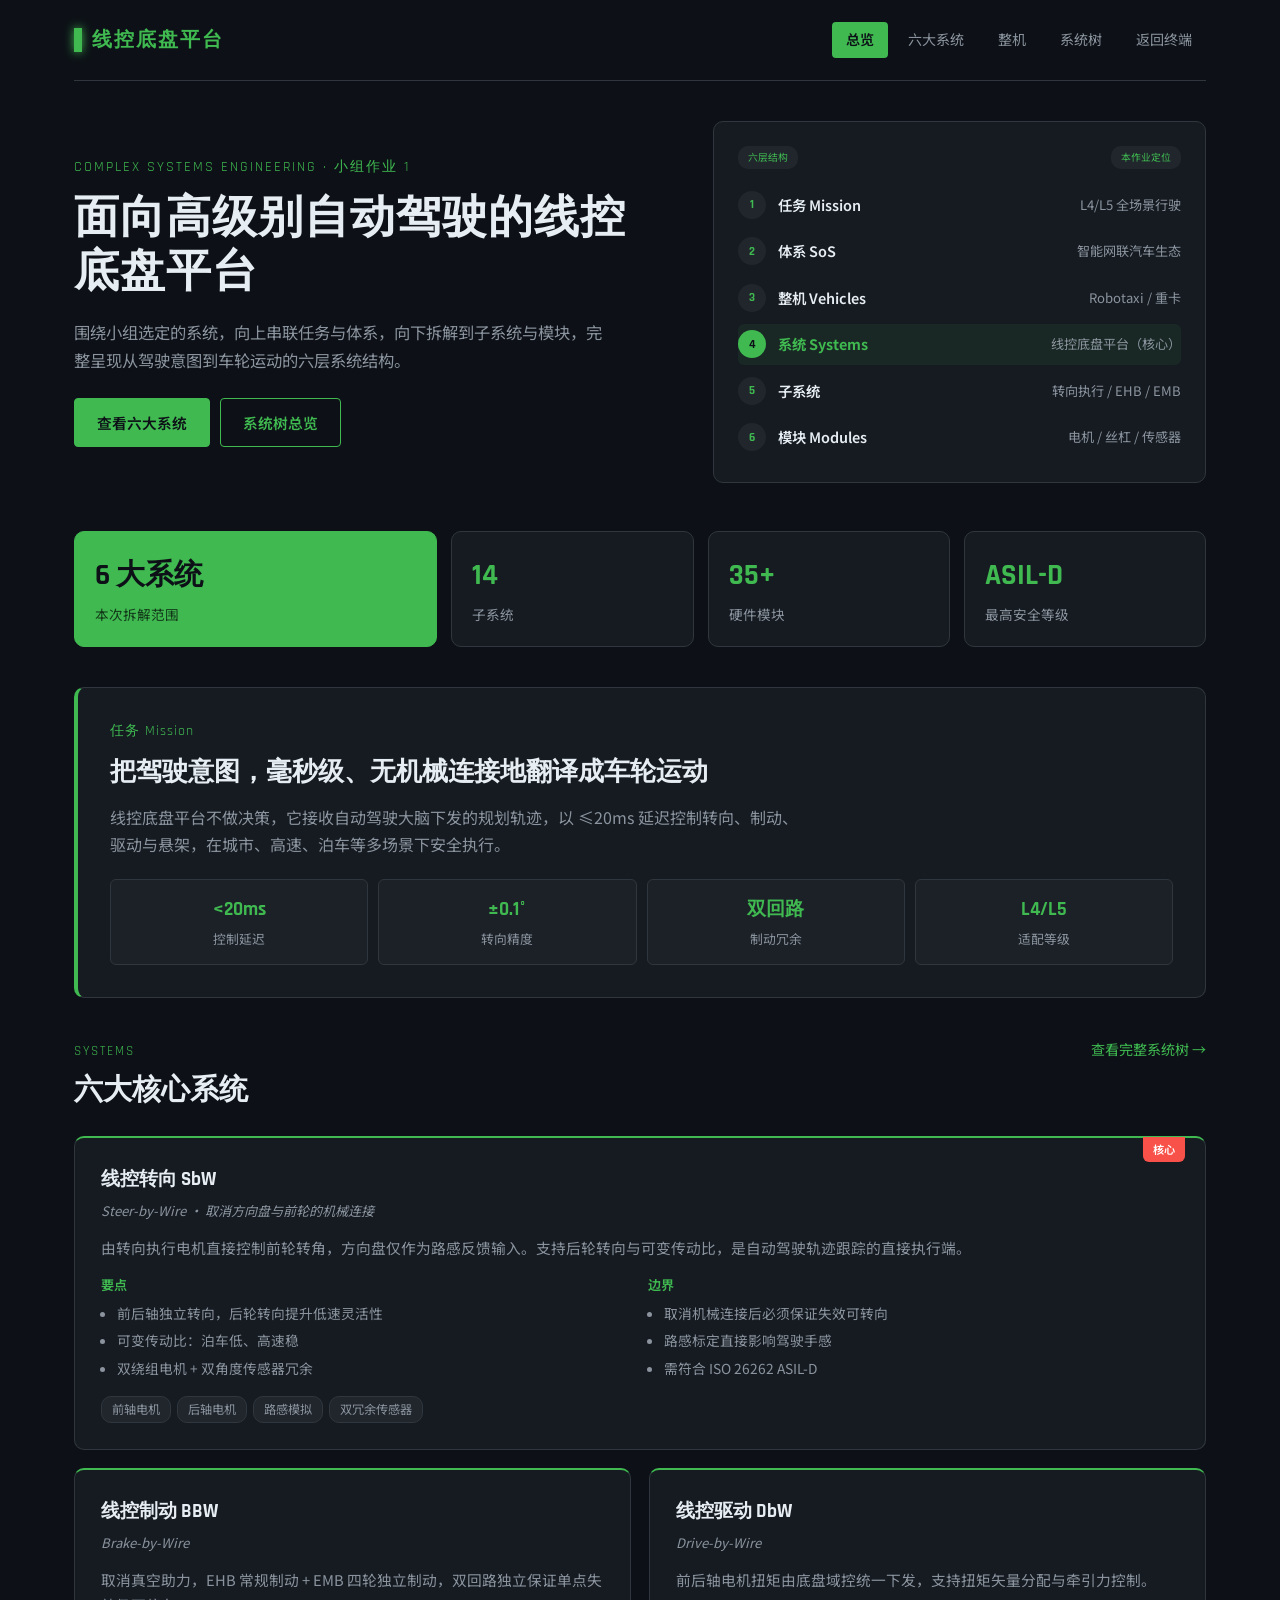
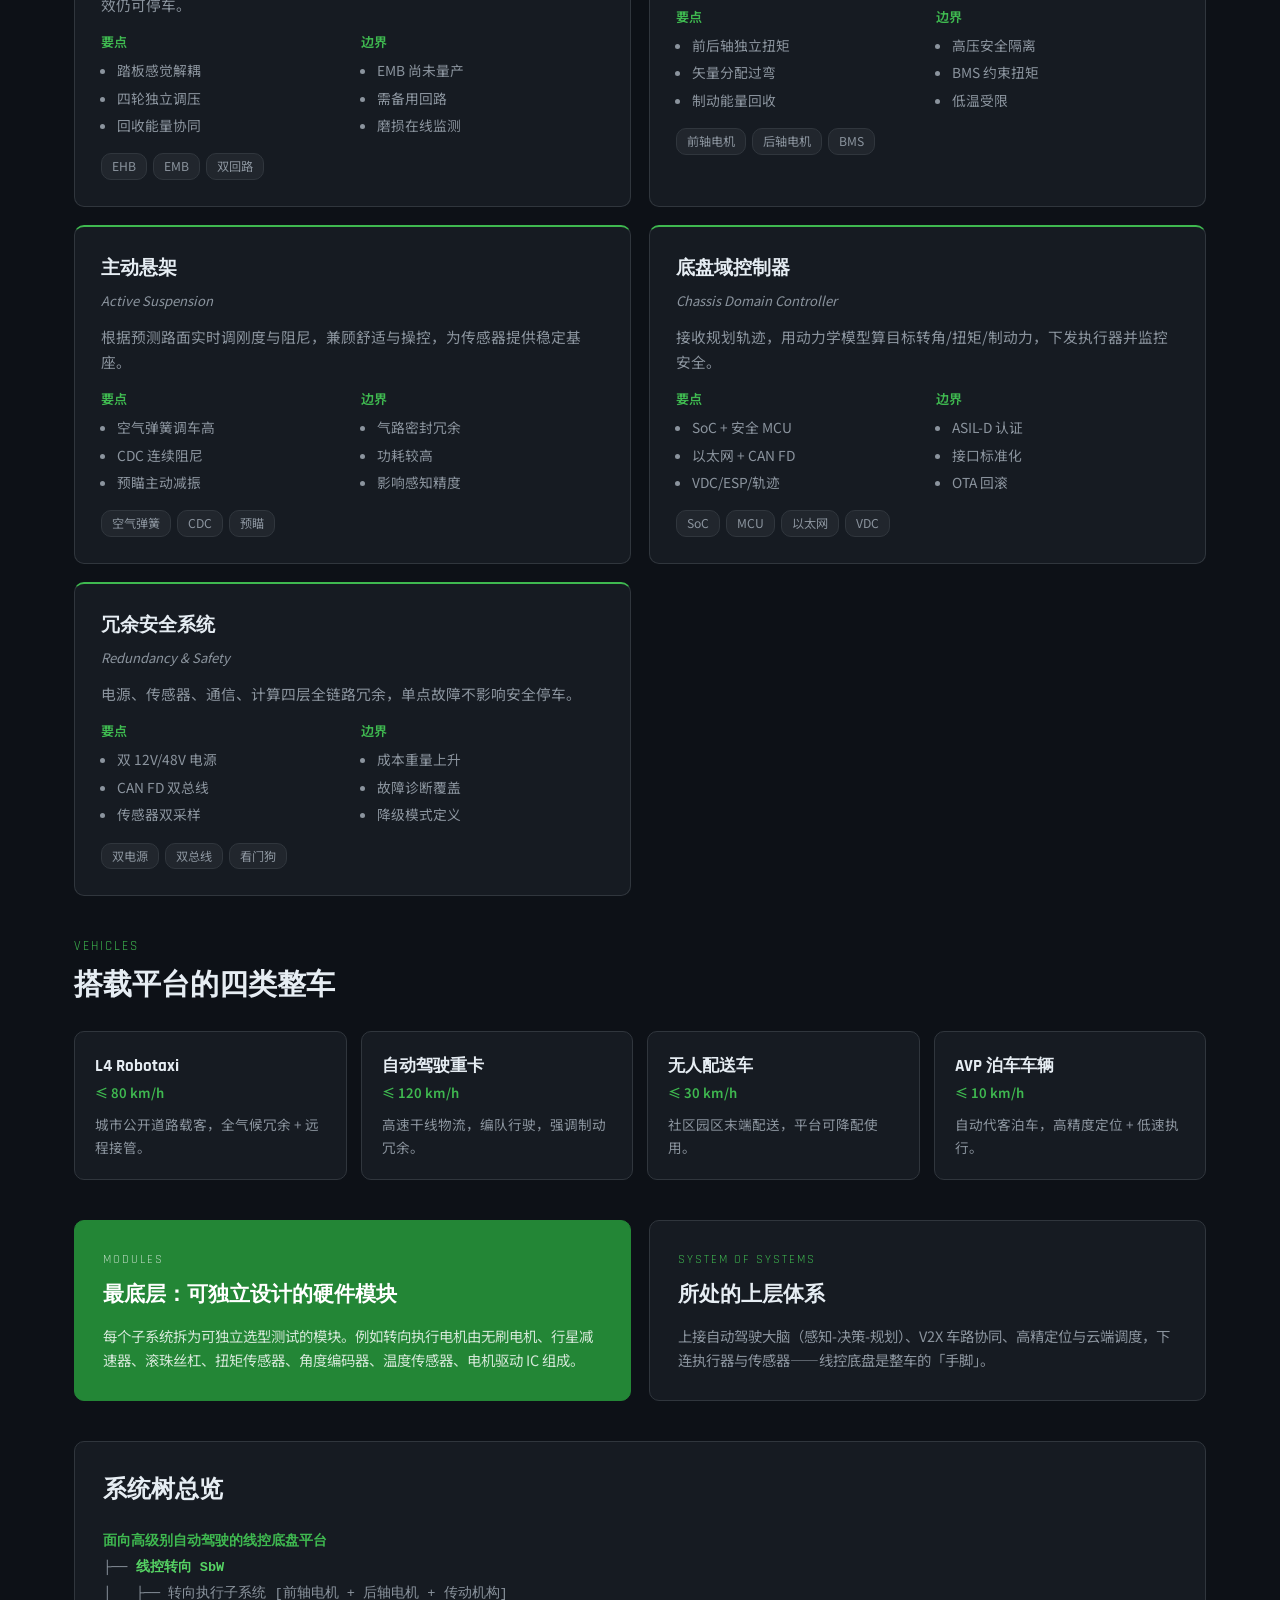
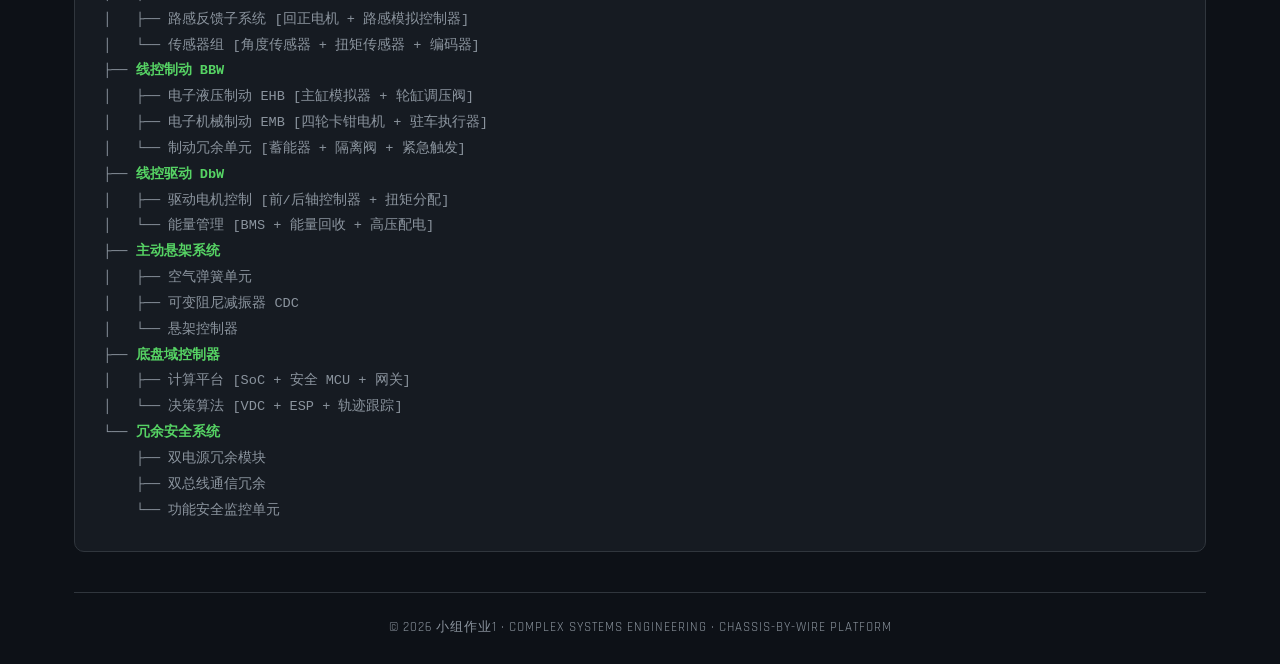
==== commit 59e0bbb4: "style: 作业详情页改为深色荧光绿游戏UI风格" ====
--- a/homework/group1-chassis/index.html
+++ b/homework/group1-chassis/index.html
@@ -1,4 +1,4 @@
-<!DOCTYPE html><html lang="zh-CN"><head><meta charset="UTF-8"><meta name="viewport" content="width=device-width, initial-scale=1.0"><title>线控底盘平台 · 复杂系统工程小组作业</title><style>@import url('https://fonts.googleapis.com/css2?family=Noto+Serif+SC:wght@400;600;700;900&family=Noto+Sans+SC:wght@300;400;500;700&display=swap');*{margin:0;padding:0;box-sizing:border-box}:root{--primary:#2d5a3d;--primary-dark:#1e4029;--primary-light:#3d6b4f;--bg:#eef1ec;--card:#ffffff;--text:#2a332a;--text-muted:#5a6b5a;--border:#d8e0d8;--tag-bg:#e4ebe4;--tag-cat-bg:#c8dcc8;--accent-bg:#f0f4ef}body{font-family:'Noto Sans SC',-apple-system,sans-serif;background:var(--bg);color:var(--text);line-height:1.7}.container{max-width:1180px;margin:0 auto;padding:0 24px}nav{display:flex;justify-content:space-between;align-items:center;padding:22px 0;border-bottom:1px solid var(--border);margin-bottom:40px}nav .brand{font-family:'Noto Serif SC',serif;font-size:1.25em;font-weight:700;color:var(--primary-dark);display:flex;align-items:center;gap:10px}nav .brand::before{content:'';width:10px;height:10px;background:var(--primary);border-radius:2px}nav .links{display:flex;gap:6px;align-items:center}nav .links a{padding:6px 14px;border-radius:6px;font-size:0.88em;color:var(--text-muted);text-decoration:none}nav .links a.active{background:var(--primary);color:white}nav .links a:hover:not(.active){color:var(--primary)}/* Hero */.hero{margin-bottom:48px}.hero-top{display:grid;grid-template-columns:1.2fr 1fr;gap:48px;align-items:center;margin-bottom:36px}.hero .eyebrow{color:var(--primary);font-size:0.88em;letter-spacing:2px;margin-bottom:14px;text-transform:uppercase}.hero h1{font-family:'Noto Serif SC',serif;font-size:2.8em;font-weight:900;line-height:1.25;margin-bottom:18px;color:var(--primary-dark)}.hero p.lead{font-size:1.02em;color:var(--text-muted);margin-bottom:24px;max-width:540px}.btn-row{display:flex;gap:10px;flex-wrap:wrap}.btn{padding:11px 22px;border-radius:6px;font-size:0.92em;cursor:pointer;text-decoration:none;display:inline-block;transition:opacity 0.2s}.btn-primary{background:var(--primary);color:white;border:1px solid var(--primary)}.btn-primary:hover{background:var(--primary-dark)}.btn-outline{border:1px solid var(--primary);color:var(--primary);background:transparent}.btn-outline:hover{background:var(--accent-bg)}/* Level ladder */.ladder{background:var(--card);border-radius:12px;padding:24px;box-shadow:0 2px 8px rgba(30,64,41,0.06)}.ladder-title{font-size:0.85em;color:var(--text-muted);margin-bottom:16px;display:flex;justify-content:space-between;align-items:center}.ladder-title span{font-size:0.78em;background:var(--tag-bg);padding:3px 10px;border-radius:10px}.ladder-row{display:flex;align-items:center;gap:0;margin-bottom:6px}.ladder-row:last-child{margin-bottom:0}.ladder-num{width:28px;height:28px;border-radius:50%;background:var(--accent-bg);color:var(--primary);font-size:0.78em;font-weight:700;display:flex;align-items:center;justify-content:center;flex-shrink:0}.ladder-name{flex:1;padding:8px 12px;font-size:0.9em;font-weight:600;color:var(--text)}.ladder-desc{font-size:0.82em;color:var(--text-muted);text-align:right}.ladder-row.core .ladder-num{background:var(--primary);color:white}.ladder-row.core .ladder-name{color:var(--primary-dark);font-weight:700}.ladder-row.core{background:var(--accent-bg);border-radius:6px}/* Stats */.stats{display:grid;grid-template-columns:1.5fr 1fr 1fr 1fr;gap:14px;margin-bottom:40px}.stat-card{background:var(--card);border-radius:10px;padding:20px;box-shadow:0 1px 4px rgba(30,64,41,0.05)}.stat-card.featured{background:var(--primary);color:white}.stat-card.featured .num{color:white}.stat-card.featured .label{color:rgba(255,255,255,0.8)}.stat-card .num{font-family:'Noto Serif SC',serif;font-size:1.8em;font-weight:700;color:var(--primary)}.stat-card .label{font-size:0.85em;color:var(--text-muted);margin-top:2px}/* Mission callout */.callout{background:var(--card);border-radius:12px;padding:32px;margin-bottom:40px;border-left:5px solid var(--primary)}.callout .eyebrow{color:var(--primary);font-size:0.85em;letter-spacing:1px;margin-bottom:8px}.callout h2{font-family:'Noto Serif SC',serif;font-size:1.6em;font-weight:700;margin-bottom:10px;color:var(--primary-dark)}.callout p{color:var(--text-muted);margin-bottom:20px;max-width:700px}.metrics{display:grid;grid-template-columns:repeat(4,1fr);gap:10px}.metric{background:var(--accent-bg);border-radius:6px;padding:14px;text-align:center}.metric .v{font-family:'Noto Serif SC',serif;font-size:1.2em;font-weight:700;color:var(--primary)}.metric .k{font-size:0.8em;color:var(--text-muted);margin-top:2px}/* Section head */.section-head{display:flex;justify-content:space-between;align-items:baseline;margin-bottom:20px}.section-head .kicker{font-size:0.82em;letter-spacing:2px;color:var(--primary);text-transform:uppercase;margin-bottom:4px}.section-head h2{font-family:'Noto Serif SC',serif;font-size:1.8em;font-weight:700;color:var(--primary-dark)}.section-head a{font-size:0.88em;color:var(--primary);text-decoration:none}/* Systems grid */.systems-grid{display:grid;grid-template-columns:1fr 1fr;gap:18px;margin-bottom:40px}.sys-card{background:var(--card);border-radius:10px;padding:26px;box-shadow:0 1px 4px rgba(30,64,41,0.05);border-top:3px solid var(--primary);position:relative}.sys-card.wide{grid-column:1/-1}.sys-card .sys-tag{position:absolute;top:-3px;right:20px;background:var(--primary);color:white;font-size:0.72em;padding:3px 10px;border-radius:0 0 6px 6px}.sys-card h3{font-family:'Noto Serif SC',serif;font-size:1.15em;font-weight:700;margin-bottom:8px;color:var(--primary-dark)}.sys-card .en{font-size:0.82em;color:var(--text-muted);margin-bottom:12px;font-style:italic}.sys-card p.desc{font-size:0.92em;color:var(--text-muted);margin-bottom:14px}.sys-cols{display:grid;grid-template-columns:1fr 1fr;gap:16px}.sys-cols h4{font-size:0.82em;color:var(--primary);margin-bottom:6px;font-weight:600}.sys-cols ul{padding-left:16px;font-size:0.86em;color:var(--text-muted)}.sys-cols ul li{margin-bottom:4px}.chips{margin-top:12px;display:flex;gap:6px;flex-wrap:wrap}.chip{font-size:0.76em;padding:2px 10px;background:var(--tag-bg);border-radius:10px;color:var(--text-muted)}/* Vehicles */.vehicles{display:grid;grid-template-columns:repeat(4,1fr);gap:14px;margin-bottom:40px}.veh-card{background:var(--card);border-radius:10px;padding:20px;box-shadow:0 1px 4px rgba(30,64,41,0.05)}.veh-card h4{font-family:'Noto Serif SC',serif;font-size:1em;font-weight:700;margin-bottom:2px;color:var(--primary-dark)}.veh-card .speed{font-size:0.82em;color:var(--primary);font-weight:600;margin-bottom:8px}.veh-card p{font-size:0.85em;color:var(--text-muted)}/* Bottom two */.bottom-row{display:grid;grid-template-columns:1fr 1fr;gap:18px;margin-bottom:40px}.bottom-card{background:var(--primary-dark);color:white;border-radius:12px;padding:28px}.bottom-card.light{background:var(--card);color:var(--text)}.bottom-card .kicker{font-size:0.8em;letter-spacing:2px;opacity:0.7;margin-bottom:8px;text-transform:uppercase}.bottom-card h3{font-family:'Noto Serif SC',serif;font-size:1.3em;margin-bottom:10px}.bottom-card p{font-size:0.9em;opacity:0.85}.bottom-card.light p{opacity:1;color:var(--text-muted)}.bottom-card.light h3{color:var(--primary-dark)}/* Tree */.tree-section{background:var(--card);border-radius:12px;padding:28px;margin-bottom:40px}.tree-section h2{font-family:'Noto Serif SC',serif;font-size:1.5em;margin-bottom:18px;color:var(--primary-dark)}.tree{font-family:'Courier New',monospace;font-size:0.85em;line-height:1.9;color:var(--text-muted);white-space:pre-wrap}.tree .root{color:var(--primary);font-weight:700}.tree .branch{color:var(--primary-light);font-weight:600}footer{text-align:center;padding:24px 0;color:var(--text-muted);font-size:0.85em;border-top:1px solid var(--border)}@media(max-width:900px){.hero-top{grid-template-columns:1fr}.stats{grid-template-columns:repeat(2,1fr)}.systems-grid{grid-template-columns:1fr}.vehicles{grid-template-columns:repeat(2,1fr)}.bottom-row{grid-template-columns:1fr}.metrics{grid-template-columns:repeat(2,1fr)}.hero h1{font-size:2em}.sys-cols{grid-template-columns:1fr}}</style></head><body><div class="container"><nav><div class="brand">线控底盘平台</div><div class="links"><a href="#" class="active">总览</a><a href="#systems">六大系统</a><a href="#vehicles">整机</a><a href="#tree">系统树</a><a href="../..">返回首页</a></div></nav><div class="hero"><div class="hero-top"><div><div class="eyebrow">Complex Systems Engineering · 小组作业 1</div><h1>面向高级别自动驾驶的线控底盘平台</h1><p class="lead">围绕小组选定的系统，向上串联任务与体系，向下拆解到子系统与模块，完整呈现从驾驶意图到车轮运动的六层系统结构。</p><div class="btn-row"><a href="#systems" class="btn btn-primary">查看六大系统</a><a href="#tree" class="btn btn-outline">系统树总览</a></div></div><div class="ladder"><div class="ladder-title"><span>六层结构</span><span>本作业定位</span></div><div class="ladder-row"><div class="ladder-num">1</div><div class="ladder-name">任务 Mission</div><div class="ladder-desc">L4/L5 全场景行驶</div></div><div class="ladder-row"><div class="ladder-num">2</div><div class="ladder-name">体系 SoS</div><div class="ladder-desc">智能网联汽车生态</div></div><div class="ladder-row"><div class="ladder-num">3</div><div class="ladder-name">整机 Vehicles</div><div class="ladder-desc">Robotaxi / 重卡</div></div><div class="ladder-row core"><div class="ladder-num">4</div><div class="ladder-name">系统 Systems</div><div class="ladder-desc">线控底盘平台（核心）</div></div><div class="ladder-row"><div class="ladder-num">5</div><div class="ladder-name">子系统</div><div class="ladder-desc">转向执行 / EHB / EMB</div></div><div class="ladder-row"><div class="ladder-num">6</div><div class="ladder-name">模块 Modules</div><div class="ladder-desc">电机 / 丝杠 / 传感器</div></div></div></div></div><div class="stats"><div class="stat-card featured"><div class="num">6 大系统</div><div class="label">本次拆解范围</div></div><div class="stat-card"><div class="num">14</div><div class="label">子系统</div></div><div class="stat-card"><div class="num">35+</div><div class="label">硬件模块</div></div><div class="stat-card"><div class="num">ASIL-D</div><div class="label">最高安全等级</div></div></div><div class="callout"><div class="eyebrow">任务 Mission</div><h2>把驾驶意图，毫秒级、无机械连接地翻译成车轮运动</h2><p>线控底盘平台不做决策，它接收自动驾驶大脑下发的规划轨迹，以 ≤20ms 延迟控制转向、制动、驱动与悬架，在城市、高速、泊车等多场景下安全执行。</p><div class="metrics"><div class="metric"><div class="v">&lt;20ms</div><div class="k">控制延迟</div></div><div class="metric"><div class="v">±0.1°</div><div class="k">转向精度</div></div><div class="metric"><div class="v">双回路</div><div class="k">制动冗余</div></div><div class="metric"><div class="v">L4/L5</div><div class="k">适配等级</div></div></div></div><div class="section-head" id="systems"><div><div class="kicker">SYSTEMS</div><h2>六大核心系统</h2></div><a href="#tree">查看完整系统树 →</a></div><div class="systems-grid"><div class="sys-card wide"><span class="sys-tag">核心</span><h3>线控转向 SbW</h3><div class="en">Steer-by-Wire · 取消方向盘与前轮的机械连接</div><p class="desc">由转向执行电机直接控制前轮转角，方向盘仅作为路感反馈输入。支持后轮转向与可变传动比，是自动驾驶轨迹跟踪的直接执行端。</p><div class="sys-cols"><div><h4>要点</h4><ul><li>前后轴独立转向，后轮转向提升低速灵活性</li><li>可变传动比：泊车低、高速稳</li><li>双绕组电机 + 双角度传感器冗余</li></ul></div><div><h4>边界</h4><ul><li>取消机械连接后必须保证失效可转向</li><li>路感标定直接影响驾驶手感</li><li>需符合 ISO 26262 ASIL-D</li></ul></div></div><div class="chips"><span class="chip">前轴电机</span><span class="chip">后轴电机</span><span class="chip">路感模拟</span><span class="chip">双冗余传感器</span></div></div><div class="sys-card"><h3>线控制动 BBW</h3><div class="en">Brake-by-Wire</div><p class="desc">取消真空助力，EHB 常规制动 + EMB 四轮独立制动，双回路独立保证单点失效仍可停车。</p><div class="sys-cols"><div><h4>要点</h4><ul><li>踏板感觉解耦</li><li>四轮独立调压</li><li>回收能量协同</li></ul></div><div><h4>边界</h4><ul><li>EMB 尚未量产</li><li>需备用回路</li><li>磨损在线监测</li></ul></div></div><div class="chips"><span class="chip">EHB</span><span class="chip">EMB</span><span class="chip">双回路</span></div></div><div class="sys-card"><h3>线控驱动 DbW</h3><div class="en">Drive-by-Wire</div><p class="desc">前后轴电机扭矩由底盘域控统一下发，支持扭矩矢量分配与牵引力控制。</p><div class="sys-cols"><div><h4>要点</h4><ul><li>前后轴独立扭矩</li><li>矢量分配过弯</li><li>制动能量回收</li></ul></div><div><h4>边界</h4><ul><li>高压安全隔离</li><li>BMS 约束扭矩</li><li>低温受限</li></ul></div></div><div class="chips"><span class="chip">前轴电机</span><span class="chip">后轴电机</span><span class="chip">BMS</span></div></div><div class="sys-card"><h3>主动悬架</h3><div class="en">Active Suspension</div><p class="desc">根据预测路面实时调刚度与阻尼，兼顾舒适与操控，为传感器提供稳定基座。</p><div class="sys-cols"><div><h4>要点</h4><ul><li>空气弹簧调车高</li><li>CDC 连续阻尼</li><li>预瞄主动减振</li></ul></div><div><h4>边界</h4><ul><li>气路密封冗余</li><li>功耗较高</li><li>影响感知精度</li></ul></div></div><div class="chips"><span class="chip">空气弹簧</span><span class="chip">CDC</span><span class="chip">预瞄</span></div></div><div class="sys-card"><h3>底盘域控制器</h3><div class="en">Chassis Domain Controller</div><p class="desc">接收规划轨迹，用动力学模型算目标转角/扭矩/制动力，下发执行器并监控安全。</p><div class="sys-cols"><div><h4>要点</h4><ul><li>SoC + 安全 MCU</li><li>以太网 + CAN FD</li><li>VDC/ESP/轨迹</li></ul></div><div><h4>边界</h4><ul><li>ASIL-D 认证</li><li>接口标准化</li><li>OTA 回滚</li></ul></div></div><div class="chips"><span class="chip">SoC</span><span class="chip">MCU</span><span class="chip">以太网</span><span class="chip">VDC</span></div></div><div class="sys-card"><h3>冗余安全系统</h3><div class="en">Redundancy & Safety</div><p class="desc">电源、传感器、通信、计算四层全链路冗余，单点故障不影响安全停车。</p><div class="sys-cols"><div><h4>要点</h4><ul><li>双 12V/48V 电源</li><li>CAN FD 双总线</li><li>传感器双采样</li></ul></div><div><h4>边界</h4><ul><li>成本重量上升</li><li>故障诊断覆盖</li><li>降级模式定义</li></ul></div></div><div class="chips"><span class="chip">双电源</span><span class="chip">双总线</span><span class="chip">看门狗</span></div></div></div><div class="section-head" id="vehicles"><div><div class="kicker">VEHICLES</div><h2>搭载平台的四类整车</h2></div></div><div class="vehicles"><div class="veh-card"><h4>L4 Robotaxi</h4><div class="speed">≤ 80 km/h</div><p>城市公开道路载客，全气候冗余 + 远程接管。</p></div><div class="veh-card"><h4>自动驾驶重卡</h4><div class="speed">≤ 120 km/h</div><p>高速干线物流，编队行驶，强调制动冗余。</p></div><div class="veh-card"><h4>无人配送车</h4><div class="speed">≤ 30 km/h</div><p>社区园区末端配送，平台可降配使用。</p></div><div class="veh-card"><h4>AVP 泊车车辆</h4><div class="speed">≤ 10 km/h</div><p>自动代客泊车，高精度定位 + 低速执行。</p></div></div><div class="bottom-row"><div class="bottom-card"><div class="kicker">MODULES</div><h3>最底层：可独立设计的硬件模块</h3><p>每个子系统拆为可独立选型测试的模块。例如转向执行电机由无刷电机、行星减速器、滚珠丝杠、扭矩传感器、角度编码器、温度传感器、电机驱动 IC 组成。</p></div><div class="bottom-card light"><div class="kicker">SYSTEM OF SYSTEMS</div><h3>所处的上层体系</h3><p>上接自动驾驶大脑（感知-决策-规划）、V2X 车路协同、高精定位与云端调度，下连执行器与传感器——线控底盘是整车的「手脚」。</p></div></div><div class="tree-section" id="tree"><h2>系统树总览</h2><div class="tree"><span class="root">面向高级别自动驾驶的线控底盘平台</span>
+<!DOCTYPE html><html lang="zh-CN"><head><meta charset="UTF-8"><meta name="viewport" content="width=device-width, initial-scale=1.0"><title>线控底盘平台 · 复杂系统工程小组作业</title><style>@import url('https://fonts.googleapis.com/css2?family=Rajdhani:wght@500;600;700&family=Noto+Sans+SC:wght@300;400;500;700&display=swap');*{margin:0;padding:0;box-sizing:border-box}:root{--bg:#0d1117;--card:#161b22;--card2:#1c2128;--border:#30363d;--primary:#3fb950;--primary-dark:#238636;--primary-light:#56d364;--text:#e6edf3;--text-muted:#8b949e;--tag-bg:#21262d;--tag-cat-bg:#238636;--accent-bg:#0d1117;--red:#f85149;--blue:#58a6ff}body{font-family:'Noto Sans SC',-apple-system,sans-serif;background:var(--bg);color:var(--text);line-height:1.7}.container{max-width:1180px;margin:0 auto;padding:0 24px}nav{display:flex;justify-content:space-between;align-items:center;padding:22px 0;border-bottom:1px solid var(--border);margin-bottom:40px}nav .brand{font-family:'Rajdhani',sans-serif;font-size:1.25em;font-weight:700;letter-spacing:2px;color:var(--primary);display:flex;align-items:center;gap:10px}nav .brand::before{content:'';width:8px;height:24px;background:var(--primary);box-shadow:0 0 10px var(--primary)}nav .links{display:flex;gap:6px;align-items:center}nav .links a{padding:6px 14px;border-radius:4px;font-size:0.88em;color:var(--text-muted);text-decoration:none}nav .links a.active{background:var(--primary);color:var(--bg);font-weight:600}nav .links a:hover:not(.active){color:var(--primary)}.hero{margin-bottom:48px}.hero-top{display:grid;grid-template-columns:1.2fr 1fr;gap:48px;align-items:center;margin-bottom:36px}.hero .eyebrow{color:var(--primary);font-size:0.85em;letter-spacing:2px;margin-bottom:14px;text-transform:uppercase;font-family:'Rajdhani',sans-serif}.hero h1{font-family:'Rajdhani',sans-serif;font-size:2.8em;font-weight:700;line-height:1.2;margin-bottom:18px;color:var(--text);letter-spacing:1px}.hero p.lead{font-size:1.02em;color:var(--text-muted);margin-bottom:24px;max-width:540px}.btn-row{display:flex;gap:10px;flex-wrap:wrap}.btn{padding:11px 22px;border-radius:4px;font-size:0.92em;cursor:pointer;text-decoration:none;display:inline-block;font-weight:600}.btn-primary{background:var(--primary);color:var(--bg);border:1px solid var(--primary)}.btn-primary:hover{background:var(--primary-light)}.btn-outline{border:1px solid var(--primary);color:var(--primary);background:transparent}.btn-outline:hover{background:rgba(63,185,80,0.1)}.ladder{background:var(--card);border:1px solid var(--border);border-radius:10px;padding:24px}.ladder-title{font-size:0.82em;color:var(--text-muted);margin-bottom:16px;display:flex;justify-content:space-between;align-items:center}.ladder-title span{font-size:0.75em;background:var(--tag-bg);padding:3px 10px;border-radius:10px;color:var(--primary)}.ladder-row{display:flex;align-items:center;gap:0;margin-bottom:6px}.ladder-row:last-child{margin-bottom:0}.ladder-num{width:28px;height:28px;border-radius:50%;background:var(--tag-bg);color:var(--primary);font-size:0.78em;font-weight:700;display:flex;align-items:center;justify-content:center;flex-shrink:0;font-family:'Rajdhani',sans-serif}.ladder-name{flex:1;padding:8px 12px;font-size:0.9em;font-weight:600;color:var(--text)}.ladder-desc{font-size:0.82em;color:var(--text-muted);text-align:right}.ladder-row.core .ladder-num{background:var(--primary);color:var(--bg)}.ladder-row.core .ladder-name{color:var(--primary);font-weight:700}.ladder-row.core{background:rgba(63,185,80,0.08);border-radius:6px}.stats{display:grid;grid-template-columns:1.5fr 1fr 1fr 1fr;gap:14px;margin-bottom:40px}.stat-card{background:var(--card);border:1px solid var(--border);border-radius:10px;padding:20px}.stat-card.featured{background:var(--primary);border-color:var(--primary)}.stat-card.featured .num{color:var(--bg)}.stat-card.featured .label{color:rgba(0,0,0,0.7)}.stat-card .num{font-family:'Rajdhani',sans-serif;font-size:1.8em;font-weight:700;color:var(--primary)}.stat-card .label{font-size:0.85em;color:var(--text-muted);margin-top:2px}.callout{background:var(--card);border:1px solid var(--border);border-radius:10px;padding:32px;margin-bottom:40px;border-left:4px solid var(--primary)}.callout .eyebrow{color:var(--primary);font-size:0.85em;letter-spacing:1px;margin-bottom:8px;font-family:'Rajdhani',sans-serif}.callout h2{font-family:'Rajdhani',sans-serif;font-size:1.6em;font-weight:700;margin-bottom:10px;color:var(--text)}.callout p{color:var(--text-muted);margin-bottom:20px;max-width:700px}.metrics{display:grid;grid-template-columns:repeat(4,1fr);gap:10px}.metric{background:var(--card2);border:1px solid var(--border);border-radius:6px;padding:14px;text-align:center}.metric .v{font-family:'Rajdhani',sans-serif;font-size:1.2em;font-weight:700;color:var(--primary)}.metric .k{font-size:0.8em;color:var(--text-muted);margin-top:2px}.section-head{display:flex;justify-content:space-between;align-items:baseline;margin-bottom:20px}.section-head .kicker{font-size:0.8em;letter-spacing:2px;color:var(--primary);text-transform:uppercase;margin-bottom:4px;font-family:'Rajdhani',sans-serif}.section-head h2{font-family:'Rajdhani',sans-serif;font-size:1.8em;font-weight:700;color:var(--text)}.section-head a{font-size:0.88em;color:var(--primary);text-decoration:none}.systems-grid{display:grid;grid-template-columns:1fr 1fr;gap:18px;margin-bottom:40px}.sys-card{background:var(--card);border:1px solid var(--border);border-radius:10px;padding:26px;border-top:2px solid var(--primary);position:relative}.sys-card.wide{grid-column:1/-1;border-top:2px solid var(--primary)}.sys-card .sys-tag{position:absolute;top:-1px;right:20px;background:var(--red);color:white;font-size:0.7em;padding:3px 10px;border-radius:0 0 6px 6px;font-weight:600}.sys-card h3{font-family:'Rajdhani',sans-serif;font-size:1.2em;font-weight:700;margin-bottom:4px;color:var(--text)}.sys-card .en{font-size:0.82em;color:var(--text-muted);margin-bottom:12px;font-style:italic}.sys-card p.desc{font-size:0.92em;color:var(--text-muted);margin-bottom:14px}.sys-cols{display:grid;grid-template-columns:1fr 1fr;gap:16px}.sys-cols h4{font-size:0.82em;color:var(--primary);margin-bottom:6px;font-weight:600}.sys-cols ul{padding-left:16px;font-size:0.86em;color:var(--text-muted)}.sys-cols ul li{margin-bottom:4px}.chips{margin-top:12px;display:flex;gap:6px;flex-wrap:wrap}.chip{font-size:0.76em;padding:2px 10px;background:var(--tag-bg);border:1px solid var(--border);border-radius:10px;color:var(--text-muted)}.vehicles{display:grid;grid-template-columns:repeat(4,1fr);gap:14px;margin-bottom:40px}.veh-card{background:var(--card);border:1px solid var(--border);border-radius:10px;padding:20px}.veh-card h4{font-family:'Rajdhani',sans-serif;font-size:1.05em;font-weight:700;margin-bottom:2px;color:var(--text)}.veh-card .speed{font-size:0.82em;color:var(--primary);font-weight:600;margin-bottom:8px}.veh-card p{font-size:0.85em;color:var(--text-muted)}.bottom-row{display:grid;grid-template-columns:1fr 1fr;gap:18px;margin-bottom:40px}.bottom-card{background:var(--primary-dark);border:1px solid var(--primary-dark);border-radius:10px;padding:28px}.bottom-card.light{background:var(--card);border:1px solid var(--border)}.bottom-card .kicker{font-size:0.78em;letter-spacing:2px;color:rgba(255,255,255,0.7);margin-bottom:8px;text-transform:uppercase;font-family:'Rajdhani',sans-serif}.bottom-card h3{font-family:'Rajdhani',sans-serif;font-size:1.3em;margin-bottom:10px;color:white}.bottom-card p{font-size:0.9em;color:rgba(255,255,255,0.8)}.bottom-card.light .kicker{color:var(--primary)}.bottom-card.light h3{color:var(--text)}.bottom-card.light p{color:var(--text-muted)}.tree-section{background:var(--card);border:1px solid var(--border);border-radius:10px;padding:28px;margin-bottom:40px}.tree-section h2{font-family:'Rajdhani',sans-serif;font-size:1.5em;margin-bottom:18px;color:var(--text)}.tree{font-family:'Courier New',monospace;font-size:0.85em;line-height:1.9;color:var(--text-muted);white-space:pre-wrap}.tree .root{color:var(--primary);font-weight:700}.tree .branch{color:var(--primary-light);font-weight:600}footer{text-align:center;padding:24px 0;color:var(--text-muted);font-size:0.82em;border-top:1px solid var(--border);font-family:'Rajdhani',sans-serif;letter-spacing:1px}@media(max-width:900px){.hero-top{grid-template-columns:1fr}.stats{grid-template-columns:repeat(2,1fr)}.systems-grid{grid-template-columns:1fr}.vehicles{grid-template-columns:repeat(2,1fr)}.bottom-row{grid-template-columns:1fr}.metrics{grid-template-columns:repeat(2,1fr)}.hero h1{font-size:2em}.sys-cols{grid-template-columns:1fr}}</style></head><body><div class="container"><nav><div class="brand">线控底盘平台</div><div class="links"><a href="#" class="active">总览</a><a href="#systems">六大系统</a><a href="#vehicles">整机</a><a href="#tree">系统树</a><a href="../..">返回终端</a></div></nav><div class="hero"><div class="hero-top"><div><div class="eyebrow">Complex Systems Engineering · 小组作业 1</div><h1>面向高级别自动驾驶的线控底盘平台</h1><p class="lead">围绕小组选定的系统，向上串联任务与体系，向下拆解到子系统与模块，完整呈现从驾驶意图到车轮运动的六层系统结构。</p><div class="btn-row"><a href="#systems" class="btn btn-primary">查看六大系统</a><a href="#tree" class="btn btn-outline">系统树总览</a></div></div><div class="ladder"><div class="ladder-title"><span>六层结构</span><span>本作业定位</span></div><div class="ladder-row"><div class="ladder-num">1</div><div class="ladder-name">任务 Mission</div><div class="ladder-desc">L4/L5 全场景行驶</div></div><div class="ladder-row"><div class="ladder-num">2</div><div class="ladder-name">体系 SoS</div><div class="ladder-desc">智能网联汽车生态</div></div><div class="ladder-row"><div class="ladder-num">3</div><div class="ladder-name">整机 Vehicles</div><div class="ladder-desc">Robotaxi / 重卡</div></div><div class="ladder-row core"><div class="ladder-num">4</div><div class="ladder-name">系统 Systems</div><div class="ladder-desc">线控底盘平台（核心）</div></div><div class="ladder-row"><div class="ladder-num">5</div><div class="ladder-name">子系统</div><div class="ladder-desc">转向执行 / EHB / EMB</div></div><div class="ladder-row"><div class="ladder-num">6</div><div class="ladder-name">模块 Modules</div><div class="ladder-desc">电机 / 丝杠 / 传感器</div></div></div></div></div><div class="stats"><div class="stat-card featured"><div class="num">6 大系统</div><div class="label">本次拆解范围</div></div><div class="stat-card"><div class="num">14</div><div class="label">子系统</div></div><div class="stat-card"><div class="num">35+</div><div class="label">硬件模块</div></div><div class="stat-card"><div class="num">ASIL-D</div><div class="label">最高安全等级</div></div></div><div class="callout"><div class="eyebrow">任务 Mission</div><h2>把驾驶意图，毫秒级、无机械连接地翻译成车轮运动</h2><p>线控底盘平台不做决策，它接收自动驾驶大脑下发的规划轨迹，以 ≤20ms 延迟控制转向、制动、驱动与悬架，在城市、高速、泊车等多场景下安全执行。</p><div class="metrics"><div class="metric"><div class="v">&lt;20ms</div><div class="k">控制延迟</div></div><div class="metric"><div class="v">±0.1°</div><div class="k">转向精度</div></div><div class="metric"><div class="v">双回路</div><div class="k">制动冗余</div></div><div class="metric"><div class="v">L4/L5</div><div class="k">适配等级</div></div></div></div><div class="section-head" id="systems"><div><div class="kicker">SYSTEMS</div><h2>六大核心系统</h2></div><a href="#tree">查看完整系统树 →</a></div><div class="systems-grid"><div class="sys-card wide"><span class="sys-tag">核心</span><h3>线控转向 SbW</h3><div class="en">Steer-by-Wire · 取消方向盘与前轮的机械连接</div><p class="desc">由转向执行电机直接控制前轮转角，方向盘仅作为路感反馈输入。支持后轮转向与可变传动比，是自动驾驶轨迹跟踪的直接执行端。</p><div class="sys-cols"><div><h4>要点</h4><ul><li>前后轴独立转向，后轮转向提升低速灵活性</li><li>可变传动比：泊车低、高速稳</li><li>双绕组电机 + 双角度传感器冗余</li></ul></div><div><h4>边界</h4><ul><li>取消机械连接后必须保证失效可转向</li><li>路感标定直接影响驾驶手感</li><li>需符合 ISO 26262 ASIL-D</li></ul></div></div><div class="chips"><span class="chip">前轴电机</span><span class="chip">后轴电机</span><span class="chip">路感模拟</span><span class="chip">双冗余传感器</span></div></div><div class="sys-card"><h3>线控制动 BBW</h3><div class="en">Brake-by-Wire</div><p class="desc">取消真空助力，EHB 常规制动 + EMB 四轮独立制动，双回路独立保证单点失效仍可停车。</p><div class="sys-cols"><div><h4>要点</h4><ul><li>踏板感觉解耦</li><li>四轮独立调压</li><li>回收能量协同</li></ul></div><div><h4>边界</h4><ul><li>EMB 尚未量产</li><li>需备用回路</li><li>磨损在线监测</li></ul></div></div><div class="chips"><span class="chip">EHB</span><span class="chip">EMB</span><span class="chip">双回路</span></div></div><div class="sys-card"><h3>线控驱动 DbW</h3><div class="en">Drive-by-Wire</div><p class="desc">前后轴电机扭矩由底盘域控统一下发，支持扭矩矢量分配与牵引力控制。</p><div class="sys-cols"><div><h4>要点</h4><ul><li>前后轴独立扭矩</li><li>矢量分配过弯</li><li>制动能量回收</li></ul></div><div><h4>边界</h4><ul><li>高压安全隔离</li><li>BMS 约束扭矩</li><li>低温受限</li></ul></div></div><div class="chips"><span class="chip">前轴电机</span><span class="chip">后轴电机</span><span class="chip">BMS</span></div></div><div class="sys-card"><h3>主动悬架</h3><div class="en">Active Suspension</div><p class="desc">根据预测路面实时调刚度与阻尼，兼顾舒适与操控，为传感器提供稳定基座。</p><div class="sys-cols"><div><h4>要点</h4><ul><li>空气弹簧调车高</li><li>CDC 连续阻尼</li><li>预瞄主动减振</li></ul></div><div><h4>边界</h4><ul><li>气路密封冗余</li><li>功耗较高</li><li>影响感知精度</li></ul></div></div><div class="chips"><span class="chip">空气弹簧</span><span class="chip">CDC</span><span class="chip">预瞄</span></div></div><div class="sys-card"><h3>底盘域控制器</h3><div class="en">Chassis Domain Controller</div><p class="desc">接收规划轨迹，用动力学模型算目标转角/扭矩/制动力，下发执行器并监控安全。</p><div class="sys-cols"><div><h4>要点</h4><ul><li>SoC + 安全 MCU</li><li>以太网 + CAN FD</li><li>VDC/ESP/轨迹</li></ul></div><div><h4>边界</h4><ul><li>ASIL-D 认证</li><li>接口标准化</li><li>OTA 回滚</li></ul></div></div><div class="chips"><span class="chip">SoC</span><span class="chip">MCU</span><span class="chip">以太网</span><span class="chip">VDC</span></div></div><div class="sys-card"><h3>冗余安全系统</h3><div class="en">Redundancy & Safety</div><p class="desc">电源、传感器、通信、计算四层全链路冗余，单点故障不影响安全停车。</p><div class="sys-cols"><div><h4>要点</h4><ul><li>双 12V/48V 电源</li><li>CAN FD 双总线</li><li>传感器双采样</li></ul></div><div><h4>边界</h4><ul><li>成本重量上升</li><li>故障诊断覆盖</li><li>降级模式定义</li></ul></div></div><div class="chips"><span class="chip">双电源</span><span class="chip">双总线</span><span class="chip">看门狗</span></div></div></div><div class="section-head" id="vehicles"><div><div class="kicker">VEHICLES</div><h2>搭载平台的四类整车</h2></div></div><div class="vehicles"><div class="veh-card"><h4>L4 Robotaxi</h4><div class="speed">≤ 80 km/h</div><p>城市公开道路载客，全气候冗余 + 远程接管。</p></div><div class="veh-card"><h4>自动驾驶重卡</h4><div class="speed">≤ 120 km/h</div><p>高速干线物流，编队行驶，强调制动冗余。</p></div><div class="veh-card"><h4>无人配送车</h4><div class="speed">≤ 30 km/h</div><p>社区园区末端配送，平台可降配使用。</p></div><div class="veh-card"><h4>AVP 泊车车辆</h4><div class="speed">≤ 10 km/h</div><p>自动代客泊车，高精度定位 + 低速执行。</p></div></div><div class="bottom-row"><div class="bottom-card"><div class="kicker">MODULES</div><h3>最底层：可独立设计的硬件模块</h3><p>每个子系统拆为可独立选型测试的模块。例如转向执行电机由无刷电机、行星减速器、滚珠丝杠、扭矩传感器、角度编码器、温度传感器、电机驱动 IC 组成。</p></div><div class="bottom-card light"><div class="kicker">SYSTEM OF SYSTEMS</div><h3>所处的上层体系</h3><p>上接自动驾驶大脑（感知-决策-规划）、V2X 车路协同、高精定位与云端调度，下连执行器与传感器——线控底盘是整车的「手脚」。</p></div></div><div class="tree-section" id="tree"><h2>系统树总览</h2><div class="tree"><span class="root">面向高级别自动驾驶的线控底盘平台</span>
 ├── <span class="branch">线控转向 SbW</span>
 │   ├── 转向执行子系统 [前轴电机 + 后轴电机 + 传动机构]
 │   ├── 路感反馈子系统 [回正电机 + 路感模拟控制器]
@@ -20,4 +20,4 @@
 └── <span class="branch">冗余安全系统</span>
     ├── 双电源冗余模块
     ├── 双总线通信冗余
-    └── 功能安全监控单元</div></div><footer><p>© 2026 小组作业1 · Complex Systems Engineering · 面向高级别自动驾驶的线控底盘平台</p></footer></div></body></html>+    └── 功能安全监控单元</div></div><footer><p>© 2026 小组作业1 · COMPLEX SYSTEMS ENGINEERING · CHASSIS-BY-WIRE PLATFORM</p></footer></div></body></html>
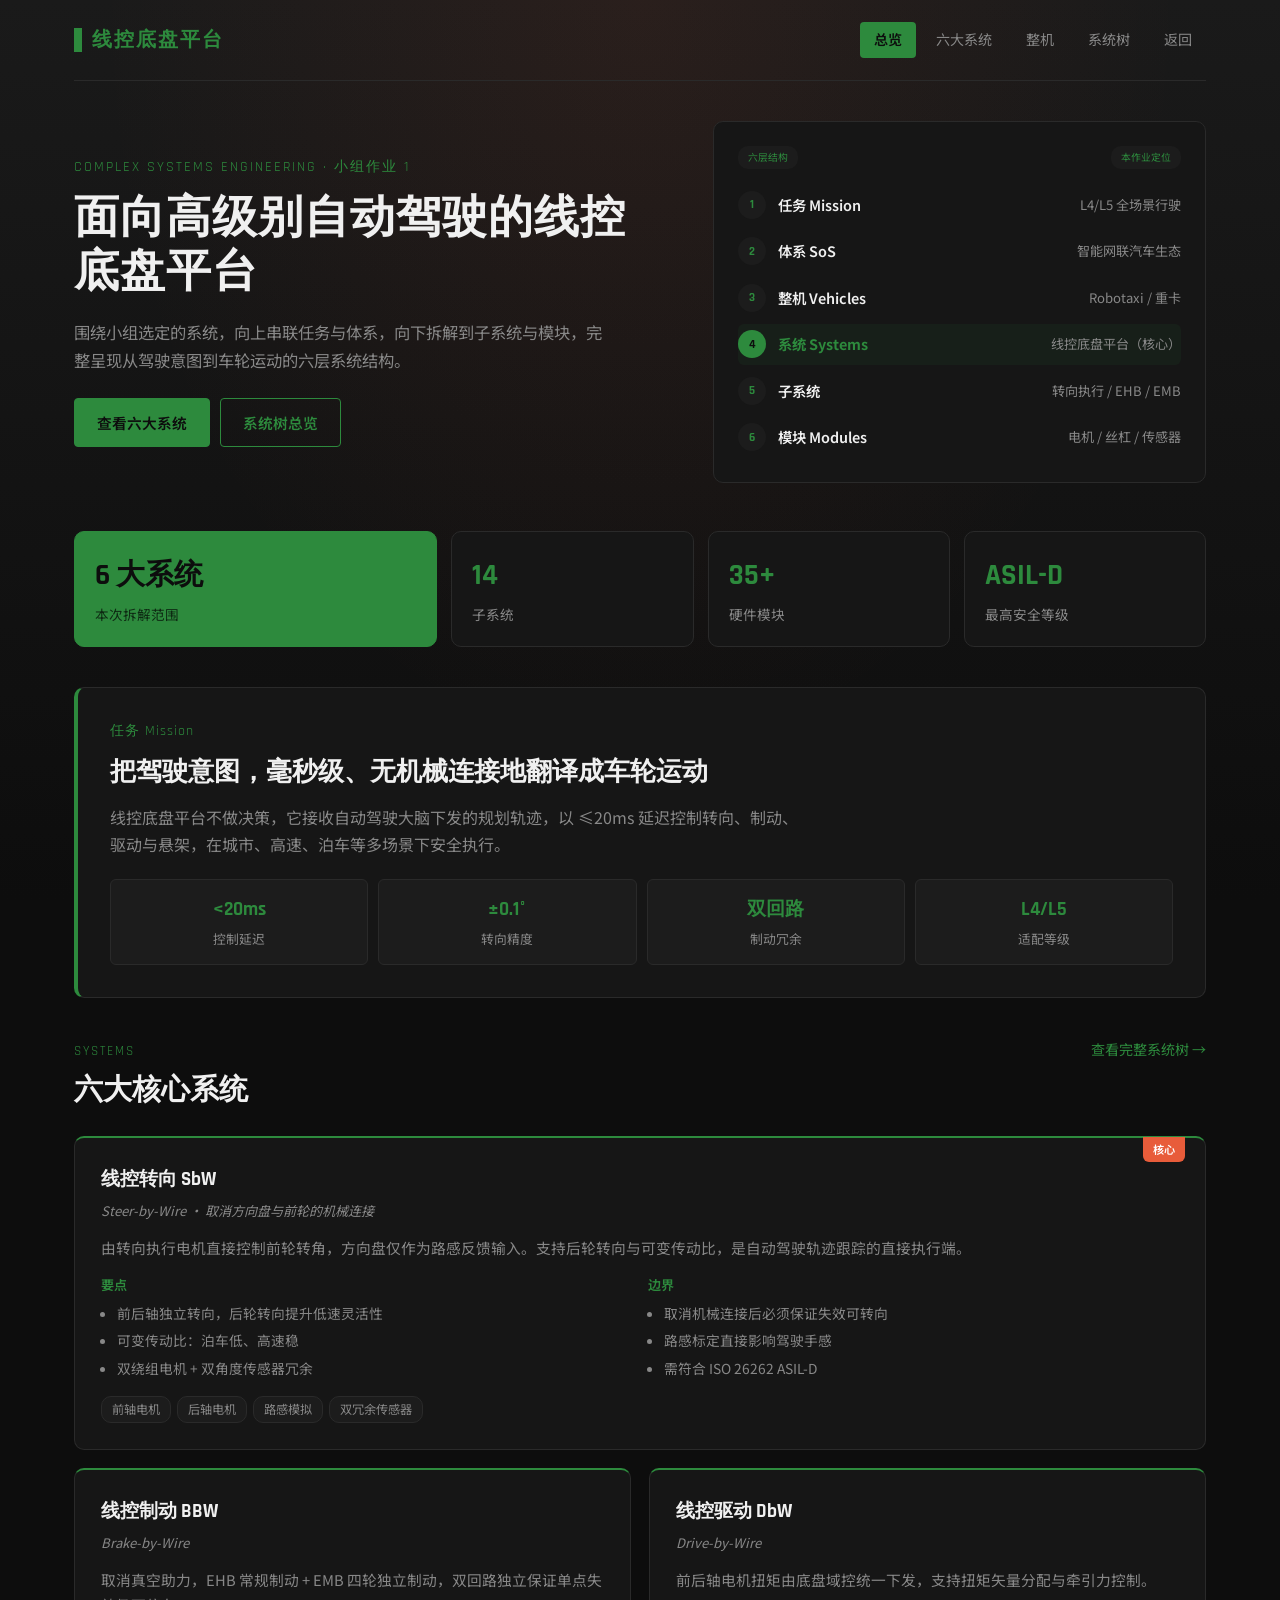
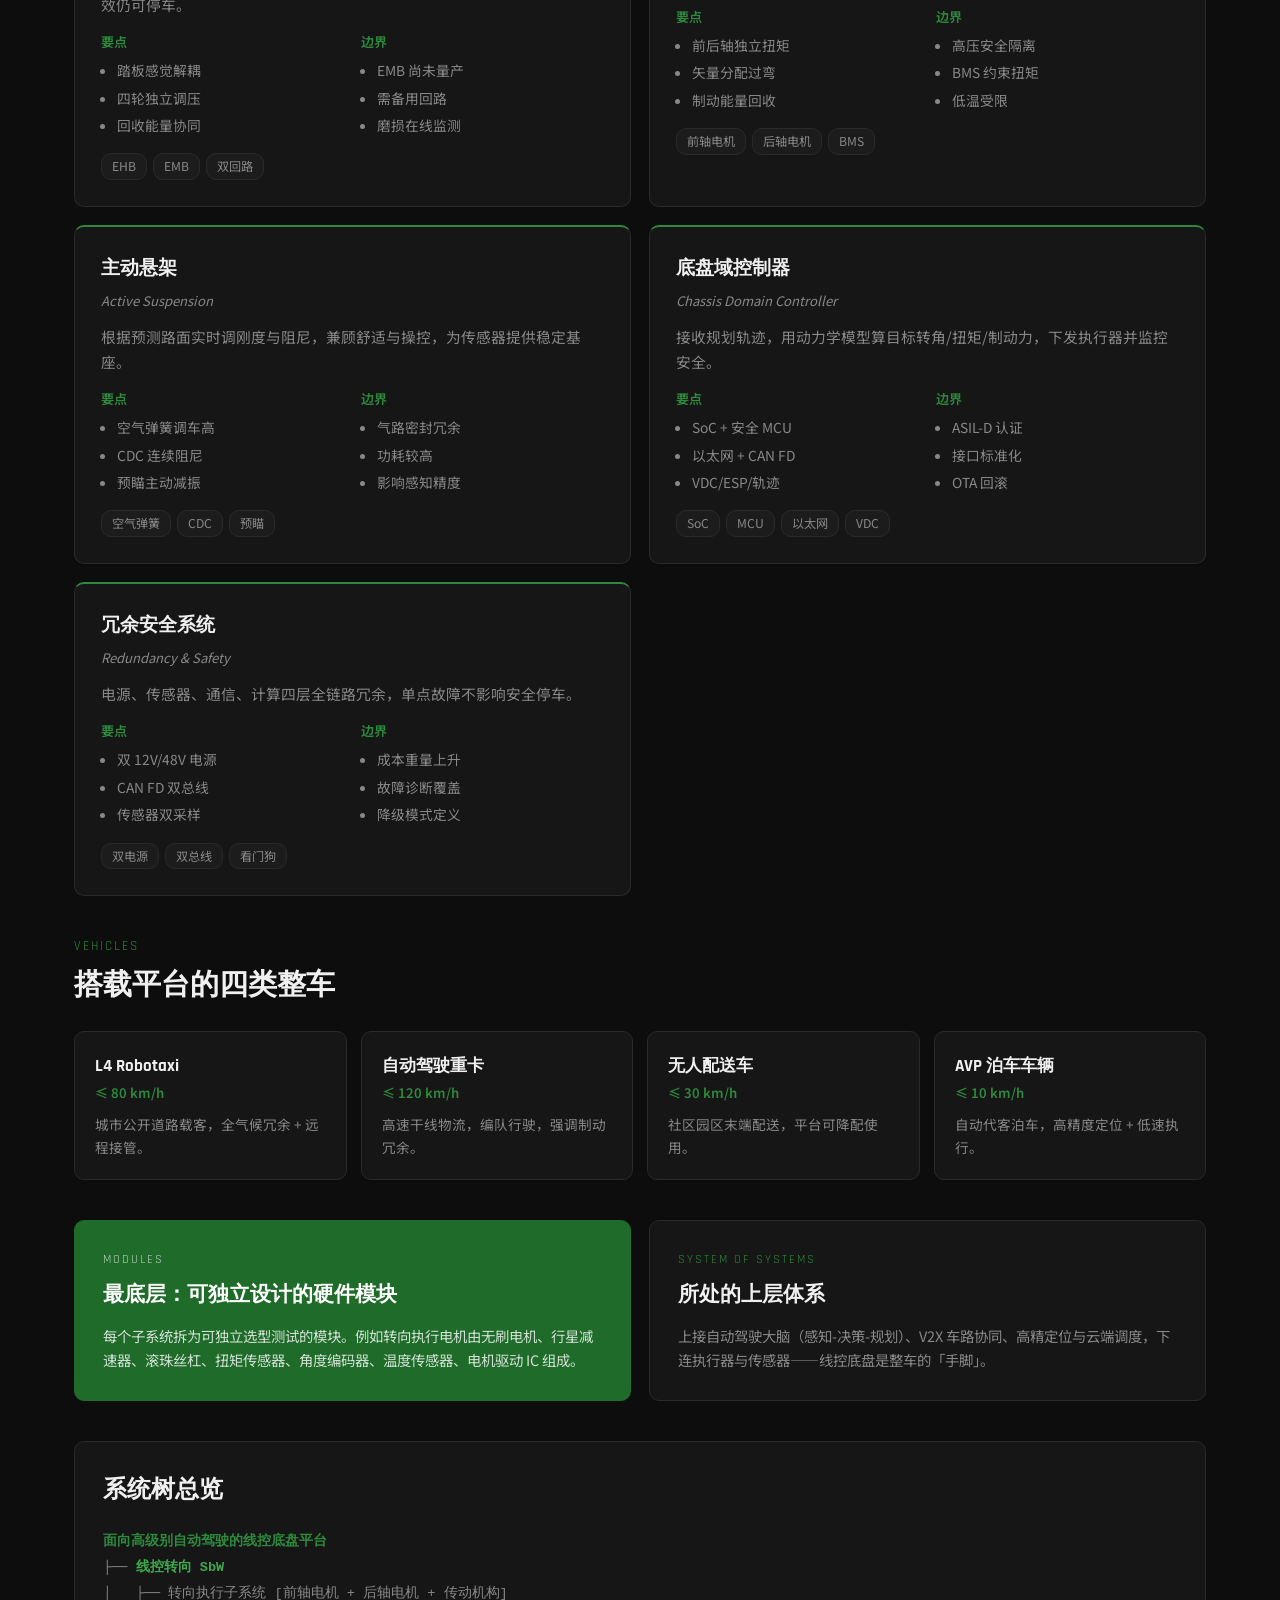
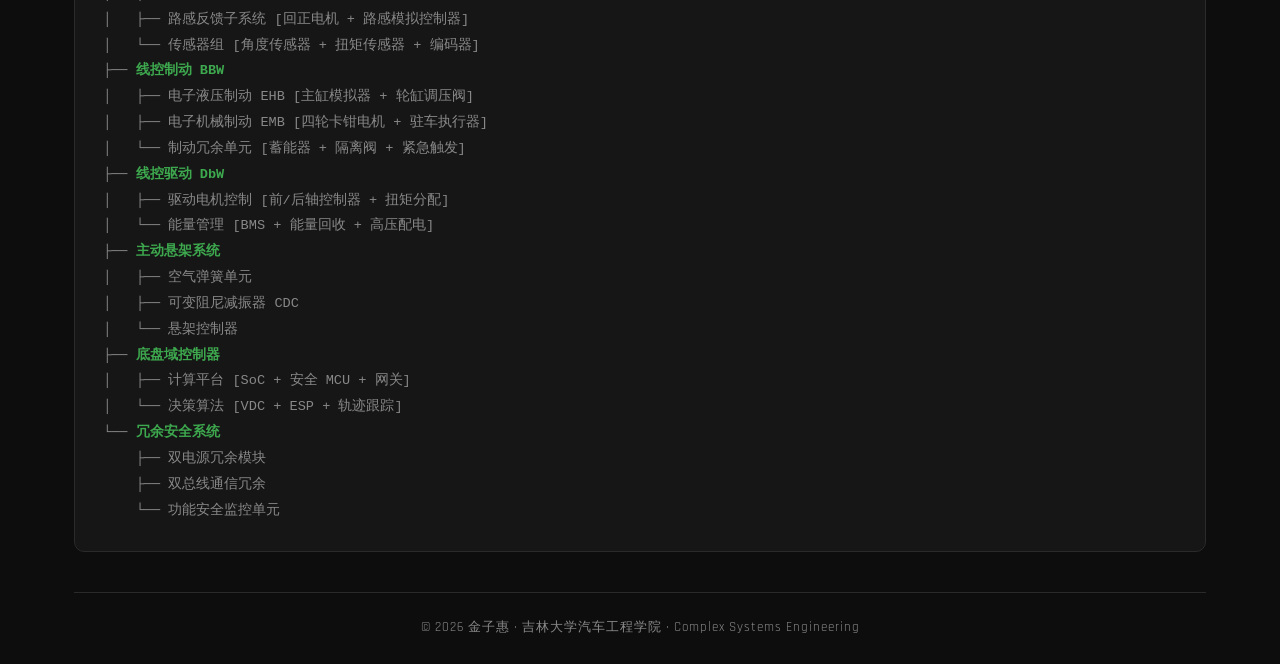
==== commit 104c7a7c: "style: 详情页换黑色渐变背景，绿色明度调低" ====
--- a/homework/group1-chassis/index.html
+++ b/homework/group1-chassis/index.html
@@ -1,4 +1,4 @@
-<!DOCTYPE html><html lang="zh-CN"><head><meta charset="UTF-8"><meta name="viewport" content="width=device-width, initial-scale=1.0"><title>线控底盘平台 · 复杂系统工程小组作业</title><style>@import url('https://fonts.googleapis.com/css2?family=Rajdhani:wght@500;600;700&family=Noto+Sans+SC:wght@300;400;500;700&display=swap');*{margin:0;padding:0;box-sizing:border-box}:root{--bg:#0d1117;--card:#161b22;--card2:#1c2128;--border:#30363d;--primary:#3fb950;--primary-dark:#238636;--primary-light:#56d364;--text:#e6edf3;--text-muted:#8b949e;--tag-bg:#21262d;--tag-cat-bg:#238636;--accent-bg:#0d1117;--red:#f85149;--blue:#58a6ff}body{font-family:'Noto Sans SC',-apple-system,sans-serif;background:var(--bg);color:var(--text);line-height:1.7}.container{max-width:1180px;margin:0 auto;padding:0 24px}nav{display:flex;justify-content:space-between;align-items:center;padding:22px 0;border-bottom:1px solid var(--border);margin-bottom:40px}nav .brand{font-family:'Rajdhani',sans-serif;font-size:1.25em;font-weight:700;letter-spacing:2px;color:var(--primary);display:flex;align-items:center;gap:10px}nav .brand::before{content:'';width:8px;height:24px;background:var(--primary);box-shadow:0 0 10px var(--primary)}nav .links{display:flex;gap:6px;align-items:center}nav .links a{padding:6px 14px;border-radius:4px;font-size:0.88em;color:var(--text-muted);text-decoration:none}nav .links a.active{background:var(--primary);color:var(--bg);font-weight:600}nav .links a:hover:not(.active){color:var(--primary)}.hero{margin-bottom:48px}.hero-top{display:grid;grid-template-columns:1.2fr 1fr;gap:48px;align-items:center;margin-bottom:36px}.hero .eyebrow{color:var(--primary);font-size:0.85em;letter-spacing:2px;margin-bottom:14px;text-transform:uppercase;font-family:'Rajdhani',sans-serif}.hero h1{font-family:'Rajdhani',sans-serif;font-size:2.8em;font-weight:700;line-height:1.2;margin-bottom:18px;color:var(--text);letter-spacing:1px}.hero p.lead{font-size:1.02em;color:var(--text-muted);margin-bottom:24px;max-width:540px}.btn-row{display:flex;gap:10px;flex-wrap:wrap}.btn{padding:11px 22px;border-radius:4px;font-size:0.92em;cursor:pointer;text-decoration:none;display:inline-block;font-weight:600}.btn-primary{background:var(--primary);color:var(--bg);border:1px solid var(--primary)}.btn-primary:hover{background:var(--primary-light)}.btn-outline{border:1px solid var(--primary);color:var(--primary);background:transparent}.btn-outline:hover{background:rgba(63,185,80,0.1)}.ladder{background:var(--card);border:1px solid var(--border);border-radius:10px;padding:24px}.ladder-title{font-size:0.82em;color:var(--text-muted);margin-bottom:16px;display:flex;justify-content:space-between;align-items:center}.ladder-title span{font-size:0.75em;background:var(--tag-bg);padding:3px 10px;border-radius:10px;color:var(--primary)}.ladder-row{display:flex;align-items:center;gap:0;margin-bottom:6px}.ladder-row:last-child{margin-bottom:0}.ladder-num{width:28px;height:28px;border-radius:50%;background:var(--tag-bg);color:var(--primary);font-size:0.78em;font-weight:700;display:flex;align-items:center;justify-content:center;flex-shrink:0;font-family:'Rajdhani',sans-serif}.ladder-name{flex:1;padding:8px 12px;font-size:0.9em;font-weight:600;color:var(--text)}.ladder-desc{font-size:0.82em;color:var(--text-muted);text-align:right}.ladder-row.core .ladder-num{background:var(--primary);color:var(--bg)}.ladder-row.core .ladder-name{color:var(--primary);font-weight:700}.ladder-row.core{background:rgba(63,185,80,0.08);border-radius:6px}.stats{display:grid;grid-template-columns:1.5fr 1fr 1fr 1fr;gap:14px;margin-bottom:40px}.stat-card{background:var(--card);border:1px solid var(--border);border-radius:10px;padding:20px}.stat-card.featured{background:var(--primary);border-color:var(--primary)}.stat-card.featured .num{color:var(--bg)}.stat-card.featured .label{color:rgba(0,0,0,0.7)}.stat-card .num{font-family:'Rajdhani',sans-serif;font-size:1.8em;font-weight:700;color:var(--primary)}.stat-card .label{font-size:0.85em;color:var(--text-muted);margin-top:2px}.callout{background:var(--card);border:1px solid var(--border);border-radius:10px;padding:32px;margin-bottom:40px;border-left:4px solid var(--primary)}.callout .eyebrow{color:var(--primary);font-size:0.85em;letter-spacing:1px;margin-bottom:8px;font-family:'Rajdhani',sans-serif}.callout h2{font-family:'Rajdhani',sans-serif;font-size:1.6em;font-weight:700;margin-bottom:10px;color:var(--text)}.callout p{color:var(--text-muted);margin-bottom:20px;max-width:700px}.metrics{display:grid;grid-template-columns:repeat(4,1fr);gap:10px}.metric{background:var(--card2);border:1px solid var(--border);border-radius:6px;padding:14px;text-align:center}.metric .v{font-family:'Rajdhani',sans-serif;font-size:1.2em;font-weight:700;color:var(--primary)}.metric .k{font-size:0.8em;color:var(--text-muted);margin-top:2px}.section-head{display:flex;justify-content:space-between;align-items:baseline;margin-bottom:20px}.section-head .kicker{font-size:0.8em;letter-spacing:2px;color:var(--primary);text-transform:uppercase;margin-bottom:4px;font-family:'Rajdhani',sans-serif}.section-head h2{font-family:'Rajdhani',sans-serif;font-size:1.8em;font-weight:700;color:var(--text)}.section-head a{font-size:0.88em;color:var(--primary);text-decoration:none}.systems-grid{display:grid;grid-template-columns:1fr 1fr;gap:18px;margin-bottom:40px}.sys-card{background:var(--card);border:1px solid var(--border);border-radius:10px;padding:26px;border-top:2px solid var(--primary);position:relative}.sys-card.wide{grid-column:1/-1;border-top:2px solid var(--primary)}.sys-card .sys-tag{position:absolute;top:-1px;right:20px;background:var(--red);color:white;font-size:0.7em;padding:3px 10px;border-radius:0 0 6px 6px;font-weight:600}.sys-card h3{font-family:'Rajdhani',sans-serif;font-size:1.2em;font-weight:700;margin-bottom:4px;color:var(--text)}.sys-card .en{font-size:0.82em;color:var(--text-muted);margin-bottom:12px;font-style:italic}.sys-card p.desc{font-size:0.92em;color:var(--text-muted);margin-bottom:14px}.sys-cols{display:grid;grid-template-columns:1fr 1fr;gap:16px}.sys-cols h4{font-size:0.82em;color:var(--primary);margin-bottom:6px;font-weight:600}.sys-cols ul{padding-left:16px;font-size:0.86em;color:var(--text-muted)}.sys-cols ul li{margin-bottom:4px}.chips{margin-top:12px;display:flex;gap:6px;flex-wrap:wrap}.chip{font-size:0.76em;padding:2px 10px;background:var(--tag-bg);border:1px solid var(--border);border-radius:10px;color:var(--text-muted)}.vehicles{display:grid;grid-template-columns:repeat(4,1fr);gap:14px;margin-bottom:40px}.veh-card{background:var(--card);border:1px solid var(--border);border-radius:10px;padding:20px}.veh-card h4{font-family:'Rajdhani',sans-serif;font-size:1.05em;font-weight:700;margin-bottom:2px;color:var(--text)}.veh-card .speed{font-size:0.82em;color:var(--primary);font-weight:600;margin-bottom:8px}.veh-card p{font-size:0.85em;color:var(--text-muted)}.bottom-row{display:grid;grid-template-columns:1fr 1fr;gap:18px;margin-bottom:40px}.bottom-card{background:var(--primary-dark);border:1px solid var(--primary-dark);border-radius:10px;padding:28px}.bottom-card.light{background:var(--card);border:1px solid var(--border)}.bottom-card .kicker{font-size:0.78em;letter-spacing:2px;color:rgba(255,255,255,0.7);margin-bottom:8px;text-transform:uppercase;font-family:'Rajdhani',sans-serif}.bottom-card h3{font-family:'Rajdhani',sans-serif;font-size:1.3em;margin-bottom:10px;color:white}.bottom-card p{font-size:0.9em;color:rgba(255,255,255,0.8)}.bottom-card.light .kicker{color:var(--primary)}.bottom-card.light h3{color:var(--text)}.bottom-card.light p{color:var(--text-muted)}.tree-section{background:var(--card);border:1px solid var(--border);border-radius:10px;padding:28px;margin-bottom:40px}.tree-section h2{font-family:'Rajdhani',sans-serif;font-size:1.5em;margin-bottom:18px;color:var(--text)}.tree{font-family:'Courier New',monospace;font-size:0.85em;line-height:1.9;color:var(--text-muted);white-space:pre-wrap}.tree .root{color:var(--primary);font-weight:700}.tree .branch{color:var(--primary-light);font-weight:600}footer{text-align:center;padding:24px 0;color:var(--text-muted);font-size:0.82em;border-top:1px solid var(--border);font-family:'Rajdhani',sans-serif;letter-spacing:1px}@media(max-width:900px){.hero-top{grid-template-columns:1fr}.stats{grid-template-columns:repeat(2,1fr)}.systems-grid{grid-template-columns:1fr}.vehicles{grid-template-columns:repeat(2,1fr)}.bottom-row{grid-template-columns:1fr}.metrics{grid-template-columns:repeat(2,1fr)}.hero h1{font-size:2em}.sys-cols{grid-template-columns:1fr}}</style></head><body><div class="container"><nav><div class="brand">线控底盘平台</div><div class="links"><a href="#" class="active">总览</a><a href="#systems">六大系统</a><a href="#vehicles">整机</a><a href="#tree">系统树</a><a href="../..">返回终端</a></div></nav><div class="hero"><div class="hero-top"><div><div class="eyebrow">Complex Systems Engineering · 小组作业 1</div><h1>面向高级别自动驾驶的线控底盘平台</h1><p class="lead">围绕小组选定的系统，向上串联任务与体系，向下拆解到子系统与模块，完整呈现从驾驶意图到车轮运动的六层系统结构。</p><div class="btn-row"><a href="#systems" class="btn btn-primary">查看六大系统</a><a href="#tree" class="btn btn-outline">系统树总览</a></div></div><div class="ladder"><div class="ladder-title"><span>六层结构</span><span>本作业定位</span></div><div class="ladder-row"><div class="ladder-num">1</div><div class="ladder-name">任务 Mission</div><div class="ladder-desc">L4/L5 全场景行驶</div></div><div class="ladder-row"><div class="ladder-num">2</div><div class="ladder-name">体系 SoS</div><div class="ladder-desc">智能网联汽车生态</div></div><div class="ladder-row"><div class="ladder-num">3</div><div class="ladder-name">整机 Vehicles</div><div class="ladder-desc">Robotaxi / 重卡</div></div><div class="ladder-row core"><div class="ladder-num">4</div><div class="ladder-name">系统 Systems</div><div class="ladder-desc">线控底盘平台（核心）</div></div><div class="ladder-row"><div class="ladder-num">5</div><div class="ladder-name">子系统</div><div class="ladder-desc">转向执行 / EHB / EMB</div></div><div class="ladder-row"><div class="ladder-num">6</div><div class="ladder-name">模块 Modules</div><div class="ladder-desc">电机 / 丝杠 / 传感器</div></div></div></div></div><div class="stats"><div class="stat-card featured"><div class="num">6 大系统</div><div class="label">本次拆解范围</div></div><div class="stat-card"><div class="num">14</div><div class="label">子系统</div></div><div class="stat-card"><div class="num">35+</div><div class="label">硬件模块</div></div><div class="stat-card"><div class="num">ASIL-D</div><div class="label">最高安全等级</div></div></div><div class="callout"><div class="eyebrow">任务 Mission</div><h2>把驾驶意图，毫秒级、无机械连接地翻译成车轮运动</h2><p>线控底盘平台不做决策，它接收自动驾驶大脑下发的规划轨迹，以 ≤20ms 延迟控制转向、制动、驱动与悬架，在城市、高速、泊车等多场景下安全执行。</p><div class="metrics"><div class="metric"><div class="v">&lt;20ms</div><div class="k">控制延迟</div></div><div class="metric"><div class="v">±0.1°</div><div class="k">转向精度</div></div><div class="metric"><div class="v">双回路</div><div class="k">制动冗余</div></div><div class="metric"><div class="v">L4/L5</div><div class="k">适配等级</div></div></div></div><div class="section-head" id="systems"><div><div class="kicker">SYSTEMS</div><h2>六大核心系统</h2></div><a href="#tree">查看完整系统树 →</a></div><div class="systems-grid"><div class="sys-card wide"><span class="sys-tag">核心</span><h3>线控转向 SbW</h3><div class="en">Steer-by-Wire · 取消方向盘与前轮的机械连接</div><p class="desc">由转向执行电机直接控制前轮转角，方向盘仅作为路感反馈输入。支持后轮转向与可变传动比，是自动驾驶轨迹跟踪的直接执行端。</p><div class="sys-cols"><div><h4>要点</h4><ul><li>前后轴独立转向，后轮转向提升低速灵活性</li><li>可变传动比：泊车低、高速稳</li><li>双绕组电机 + 双角度传感器冗余</li></ul></div><div><h4>边界</h4><ul><li>取消机械连接后必须保证失效可转向</li><li>路感标定直接影响驾驶手感</li><li>需符合 ISO 26262 ASIL-D</li></ul></div></div><div class="chips"><span class="chip">前轴电机</span><span class="chip">后轴电机</span><span class="chip">路感模拟</span><span class="chip">双冗余传感器</span></div></div><div class="sys-card"><h3>线控制动 BBW</h3><div class="en">Brake-by-Wire</div><p class="desc">取消真空助力，EHB 常规制动 + EMB 四轮独立制动，双回路独立保证单点失效仍可停车。</p><div class="sys-cols"><div><h4>要点</h4><ul><li>踏板感觉解耦</li><li>四轮独立调压</li><li>回收能量协同</li></ul></div><div><h4>边界</h4><ul><li>EMB 尚未量产</li><li>需备用回路</li><li>磨损在线监测</li></ul></div></div><div class="chips"><span class="chip">EHB</span><span class="chip">EMB</span><span class="chip">双回路</span></div></div><div class="sys-card"><h3>线控驱动 DbW</h3><div class="en">Drive-by-Wire</div><p class="desc">前后轴电机扭矩由底盘域控统一下发，支持扭矩矢量分配与牵引力控制。</p><div class="sys-cols"><div><h4>要点</h4><ul><li>前后轴独立扭矩</li><li>矢量分配过弯</li><li>制动能量回收</li></ul></div><div><h4>边界</h4><ul><li>高压安全隔离</li><li>BMS 约束扭矩</li><li>低温受限</li></ul></div></div><div class="chips"><span class="chip">前轴电机</span><span class="chip">后轴电机</span><span class="chip">BMS</span></div></div><div class="sys-card"><h3>主动悬架</h3><div class="en">Active Suspension</div><p class="desc">根据预测路面实时调刚度与阻尼，兼顾舒适与操控，为传感器提供稳定基座。</p><div class="sys-cols"><div><h4>要点</h4><ul><li>空气弹簧调车高</li><li>CDC 连续阻尼</li><li>预瞄主动减振</li></ul></div><div><h4>边界</h4><ul><li>气路密封冗余</li><li>功耗较高</li><li>影响感知精度</li></ul></div></div><div class="chips"><span class="chip">空气弹簧</span><span class="chip">CDC</span><span class="chip">预瞄</span></div></div><div class="sys-card"><h3>底盘域控制器</h3><div class="en">Chassis Domain Controller</div><p class="desc">接收规划轨迹，用动力学模型算目标转角/扭矩/制动力，下发执行器并监控安全。</p><div class="sys-cols"><div><h4>要点</h4><ul><li>SoC + 安全 MCU</li><li>以太网 + CAN FD</li><li>VDC/ESP/轨迹</li></ul></div><div><h4>边界</h4><ul><li>ASIL-D 认证</li><li>接口标准化</li><li>OTA 回滚</li></ul></div></div><div class="chips"><span class="chip">SoC</span><span class="chip">MCU</span><span class="chip">以太网</span><span class="chip">VDC</span></div></div><div class="sys-card"><h3>冗余安全系统</h3><div class="en">Redundancy & Safety</div><p class="desc">电源、传感器、通信、计算四层全链路冗余，单点故障不影响安全停车。</p><div class="sys-cols"><div><h4>要点</h4><ul><li>双 12V/48V 电源</li><li>CAN FD 双总线</li><li>传感器双采样</li></ul></div><div><h4>边界</h4><ul><li>成本重量上升</li><li>故障诊断覆盖</li><li>降级模式定义</li></ul></div></div><div class="chips"><span class="chip">双电源</span><span class="chip">双总线</span><span class="chip">看门狗</span></div></div></div><div class="section-head" id="vehicles"><div><div class="kicker">VEHICLES</div><h2>搭载平台的四类整车</h2></div></div><div class="vehicles"><div class="veh-card"><h4>L4 Robotaxi</h4><div class="speed">≤ 80 km/h</div><p>城市公开道路载客，全气候冗余 + 远程接管。</p></div><div class="veh-card"><h4>自动驾驶重卡</h4><div class="speed">≤ 120 km/h</div><p>高速干线物流，编队行驶，强调制动冗余。</p></div><div class="veh-card"><h4>无人配送车</h4><div class="speed">≤ 30 km/h</div><p>社区园区末端配送，平台可降配使用。</p></div><div class="veh-card"><h4>AVP 泊车车辆</h4><div class="speed">≤ 10 km/h</div><p>自动代客泊车，高精度定位 + 低速执行。</p></div></div><div class="bottom-row"><div class="bottom-card"><div class="kicker">MODULES</div><h3>最底层：可独立设计的硬件模块</h3><p>每个子系统拆为可独立选型测试的模块。例如转向执行电机由无刷电机、行星减速器、滚珠丝杠、扭矩传感器、角度编码器、温度传感器、电机驱动 IC 组成。</p></div><div class="bottom-card light"><div class="kicker">SYSTEM OF SYSTEMS</div><h3>所处的上层体系</h3><p>上接自动驾驶大脑（感知-决策-规划）、V2X 车路协同、高精定位与云端调度，下连执行器与传感器——线控底盘是整车的「手脚」。</p></div></div><div class="tree-section" id="tree"><h2>系统树总览</h2><div class="tree"><span class="root">面向高级别自动驾驶的线控底盘平台</span>
+<!DOCTYPE html><html lang="zh-CN"><head><meta charset="UTF-8"><meta name="viewport" content="width=device-width, initial-scale=1.0"><title>线控底盘平台 · 复杂系统工程小组作业</title><style>@import url('https://fonts.googleapis.com/css2?family=Rajdhani:wght@500;600;700&family=Noto+Sans+SC:wght@300;400;500;700&display=swap');*{margin:0;padding:0;box-sizing:border-box}:root{--bg:#0d0d0d;--card:#161616;--card2:#1c1c1c;--border:#2a2a2a;--primary:#2d8a3d;--primary-dark:#1f6b2a;--primary-light:#3da84e;--text:#f0f0f0;--text-muted:#888;--tag-bg:#1c1c1c;--tag-cat-bg:#1f6b2a;--accent-bg:rgba(45,138,61,0.08);--red:#e85c3a;--blue:#58a6ff}body{font-family:'Noto Sans SC',-apple-system,sans-serif;background:var(--bg);color:var(--text);line-height:1.7;min-height:100vh}body::before{content:'';position:fixed;inset:0;background:radial-gradient(ellipse at 50% 0%,rgba(232,92,58,0.08),transparent 60%),linear-gradient(180deg,#1a1a1a 0%,#0d0d0d 100%);z-index:-1}.container{max-width:1180px;margin:0 auto;padding:0 24px}nav{display:flex;justify-content:space-between;align-items:center;padding:22px 0;border-bottom:1px solid var(--border);margin-bottom:40px}nav .brand{font-family:'Rajdhani',sans-serif;font-size:1.25em;font-weight:700;letter-spacing:2px;color:var(--primary);display:flex;align-items:center;gap:10px}nav .brand::before{content:'';width:8px;height:24px;background:var(--primary)}nav .links{display:flex;gap:6px;align-items:center}nav .links a{padding:6px 14px;border-radius:4px;font-size:0.88em;color:var(--text-muted);text-decoration:none}nav .links a.active{background:var(--primary);color:var(--bg);font-weight:600}nav .links a:hover:not(.active){color:var(--primary)}.hero{margin-bottom:48px}.hero-top{display:grid;grid-template-columns:1.2fr 1fr;gap:48px;align-items:center;margin-bottom:36px}.hero .eyebrow{color:var(--primary);font-size:0.85em;letter-spacing:2px;margin-bottom:14px;text-transform:uppercase;font-family:'Rajdhani',sans-serif}.hero h1{font-family:'Rajdhani',sans-serif;font-size:2.8em;font-weight:700;line-height:1.2;margin-bottom:18px;color:var(--text);letter-spacing:1px}.hero p.lead{font-size:1.02em;color:var(--text-muted);margin-bottom:24px;max-width:540px}.btn-row{display:flex;gap:10px;flex-wrap:wrap}.btn{padding:11px 22px;border-radius:4px;font-size:0.92em;cursor:pointer;text-decoration:none;display:inline-block;font-weight:600}.btn-primary{background:var(--primary);color:var(--bg);border:1px solid var(--primary)}.btn-primary:hover{background:var(--primary-light)}.btn-outline{border:1px solid var(--primary);color:var(--primary);background:transparent}.btn-outline:hover{background:var(--accent-bg)}.ladder{background:var(--card);border:1px solid var(--border);border-radius:10px;padding:24px}.ladder-title{font-size:0.82em;color:var(--text-muted);margin-bottom:16px;display:flex;justify-content:space-between;align-items:center}.ladder-title span{font-size:0.75em;background:var(--tag-bg);padding:3px 10px;border-radius:10px;color:var(--primary)}.ladder-row{display:flex;align-items:center;gap:0;margin-bottom:6px}.ladder-row:last-child{margin-bottom:0}.ladder-num{width:28px;height:28px;border-radius:50%;background:var(--tag-bg);color:var(--primary);font-size:0.78em;font-weight:700;display:flex;align-items:center;justify-content:center;flex-shrink:0;font-family:'Rajdhani',sans-serif}.ladder-name{flex:1;padding:8px 12px;font-size:0.9em;font-weight:600;color:var(--text)}.ladder-desc{font-size:0.82em;color:var(--text-muted);text-align:right}.ladder-row.core .ladder-num{background:var(--primary);color:var(--bg)}.ladder-row.core .ladder-name{color:var(--primary);font-weight:700}.ladder-row.core{background:var(--accent-bg);border-radius:6px}.stats{display:grid;grid-template-columns:1.5fr 1fr 1fr 1fr;gap:14px;margin-bottom:40px}.stat-card{background:var(--card);border:1px solid var(--border);border-radius:10px;padding:20px}.stat-card.featured{background:var(--primary);border-color:var(--primary)}.stat-card.featured .num{color:var(--bg)}.stat-card.featured .label{color:rgba(0,0,0,0.7)}.stat-card .num{font-family:'Rajdhani',sans-serif;font-size:1.8em;font-weight:700;color:var(--primary)}.stat-card .label{font-size:0.85em;color:var(--text-muted);margin-top:2px}.callout{background:var(--card);border:1px solid var(--border);border-radius:10px;padding:32px;margin-bottom:40px;border-left:4px solid var(--primary)}.callout .eyebrow{color:var(--primary);font-size:0.85em;letter-spacing:1px;margin-bottom:8px;font-family:'Rajdhani',sans-serif}.callout h2{font-family:'Rajdhani',sans-serif;font-size:1.6em;font-weight:700;margin-bottom:10px;color:var(--text)}.callout p{color:var(--text-muted);margin-bottom:20px;max-width:700px}.metrics{display:grid;grid-template-columns:repeat(4,1fr);gap:10px}.metric{background:var(--card2);border:1px solid var(--border);border-radius:6px;padding:14px;text-align:center}.metric .v{font-family:'Rajdhani',sans-serif;font-size:1.2em;font-weight:700;color:var(--primary)}.metric .k{font-size:0.8em;color:var(--text-muted);margin-top:2px}.section-head{display:flex;justify-content:space-between;align-items:baseline;margin-bottom:20px}.section-head .kicker{font-size:0.8em;letter-spacing:2px;color:var(--primary);text-transform:uppercase;margin-bottom:4px;font-family:'Rajdhani',sans-serif}.section-head h2{font-family:'Rajdhani',sans-serif;font-size:1.8em;font-weight:700;color:var(--text)}.section-head a{font-size:0.88em;color:var(--primary);text-decoration:none}.systems-grid{display:grid;grid-template-columns:1fr 1fr;gap:18px;margin-bottom:40px}.sys-card{background:var(--card);border:1px solid var(--border);border-radius:10px;padding:26px;border-top:2px solid var(--primary);position:relative}.sys-card.wide{grid-column:1/-1;border-top:2px solid var(--primary)}.sys-card .sys-tag{position:absolute;top:-1px;right:20px;background:var(--red);color:white;font-size:0.7em;padding:3px 10px;border-radius:0 0 6px 6px;font-weight:600}.sys-card h3{font-family:'Rajdhani',sans-serif;font-size:1.2em;font-weight:700;margin-bottom:4px;color:var(--text)}.sys-card .en{font-size:0.82em;color:var(--text-muted);margin-bottom:12px;font-style:italic}.sys-card p.desc{font-size:0.92em;color:var(--text-muted);margin-bottom:14px}.sys-cols{display:grid;grid-template-columns:1fr 1fr;gap:16px}.sys-cols h4{font-size:0.82em;color:var(--primary);margin-bottom:6px;font-weight:600}.sys-cols ul{padding-left:16px;font-size:0.86em;color:var(--text-muted)}.sys-cols ul li{margin-bottom:4px}.chips{margin-top:12px;display:flex;gap:6px;flex-wrap:wrap}.chip{font-size:0.76em;padding:2px 10px;background:var(--tag-bg);border:1px solid var(--border);border-radius:10px;color:var(--text-muted)}.vehicles{display:grid;grid-template-columns:repeat(4,1fr);gap:14px;margin-bottom:40px}.veh-card{background:var(--card);border:1px solid var(--border);border-radius:10px;padding:20px}.veh-card h4{font-family:'Rajdhani',sans-serif;font-size:1.05em;font-weight:700;margin-bottom:2px;color:var(--text)}.veh-card .speed{font-size:0.82em;color:var(--primary);font-weight:600;margin-bottom:8px}.veh-card p{font-size:0.85em;color:var(--text-muted)}.bottom-row{display:grid;grid-template-columns:1fr 1fr;gap:18px;margin-bottom:40px}.bottom-card{background:var(--primary-dark);border:1px solid var(--primary-dark);border-radius:10px;padding:28px}.bottom-card.light{background:var(--card);border:1px solid var(--border)}.bottom-card .kicker{font-size:0.78em;letter-spacing:2px;color:rgba(255,255,255,0.7);margin-bottom:8px;text-transform:uppercase;font-family:'Rajdhani',sans-serif}.bottom-card h3{font-family:'Rajdhani',sans-serif;font-size:1.3em;margin-bottom:10px;color:white}.bottom-card p{font-size:0.9em;color:rgba(255,255,255,0.8)}.bottom-card.light .kicker{color:var(--primary)}.bottom-card.light h3{color:var(--text)}.bottom-card.light p{color:var(--text-muted)}.tree-section{background:var(--card);border:1px solid var(--border);border-radius:10px;padding:28px;margin-bottom:40px}.tree-section h2{font-family:'Rajdhani',sans-serif;font-size:1.5em;margin-bottom:18px;color:var(--text)}.tree{font-family:'Courier New',monospace;font-size:0.85em;line-height:1.9;color:var(--text-muted);white-space:pre-wrap}.tree .root{color:var(--primary);font-weight:700}.tree .branch{color:var(--primary-light);font-weight:600}footer{text-align:center;padding:24px 0;color:var(--text-muted);font-size:0.82em;border-top:1px solid var(--border);font-family:'Rajdhani',sans-serif;letter-spacing:1px}@media(max-width:900px){.hero-top{grid-template-columns:1fr}.stats{grid-template-columns:repeat(2,1fr)}.systems-grid{grid-template-columns:1fr}.vehicles{grid-template-columns:repeat(2,1fr)}.bottom-row{grid-template-columns:1fr}.metrics{grid-template-columns:repeat(2,1fr)}.hero h1{font-size:2em}.sys-cols{grid-template-columns:1fr}}</style></head><body><div class="container"><nav><div class="brand">线控底盘平台</div><div class="links"><a href="#" class="active">总览</a><a href="#systems">六大系统</a><a href="#vehicles">整机</a><a href="#tree">系统树</a><a href="../..">返回</a></div></nav><div class="hero"><div class="hero-top"><div><div class="eyebrow">Complex Systems Engineering · 小组作业 1</div><h1>面向高级别自动驾驶的线控底盘平台</h1><p class="lead">围绕小组选定的系统，向上串联任务与体系，向下拆解到子系统与模块，完整呈现从驾驶意图到车轮运动的六层系统结构。</p><div class="btn-row"><a href="#systems" class="btn btn-primary">查看六大系统</a><a href="#tree" class="btn btn-outline">系统树总览</a></div></div><div class="ladder"><div class="ladder-title"><span>六层结构</span><span>本作业定位</span></div><div class="ladder-row"><div class="ladder-num">1</div><div class="ladder-name">任务 Mission</div><div class="ladder-desc">L4/L5 全场景行驶</div></div><div class="ladder-row"><div class="ladder-num">2</div><div class="ladder-name">体系 SoS</div><div class="ladder-desc">智能网联汽车生态</div></div><div class="ladder-row"><div class="ladder-num">3</div><div class="ladder-name">整机 Vehicles</div><div class="ladder-desc">Robotaxi / 重卡</div></div><div class="ladder-row core"><div class="ladder-num">4</div><div class="ladder-name">系统 Systems</div><div class="ladder-desc">线控底盘平台（核心）</div></div><div class="ladder-row"><div class="ladder-num">5</div><div class="ladder-name">子系统</div><div class="ladder-desc">转向执行 / EHB / EMB</div></div><div class="ladder-row"><div class="ladder-num">6</div><div class="ladder-name">模块 Modules</div><div class="ladder-desc">电机 / 丝杠 / 传感器</div></div></div></div></div><div class="stats"><div class="stat-card featured"><div class="num">6 大系统</div><div class="label">本次拆解范围</div></div><div class="stat-card"><div class="num">14</div><div class="label">子系统</div></div><div class="stat-card"><div class="num">35+</div><div class="label">硬件模块</div></div><div class="stat-card"><div class="num">ASIL-D</div><div class="label">最高安全等级</div></div></div><div class="callout"><div class="eyebrow">任务 Mission</div><h2>把驾驶意图，毫秒级、无机械连接地翻译成车轮运动</h2><p>线控底盘平台不做决策，它接收自动驾驶大脑下发的规划轨迹，以 ≤20ms 延迟控制转向、制动、驱动与悬架，在城市、高速、泊车等多场景下安全执行。</p><div class="metrics"><div class="metric"><div class="v">&lt;20ms</div><div class="k">控制延迟</div></div><div class="metric"><div class="v">±0.1°</div><div class="k">转向精度</div></div><div class="metric"><div class="v">双回路</div><div class="k">制动冗余</div></div><div class="metric"><div class="v">L4/L5</div><div class="k">适配等级</div></div></div></div><div class="section-head" id="systems"><div><div class="kicker">SYSTEMS</div><h2>六大核心系统</h2></div><a href="#tree">查看完整系统树 →</a></div><div class="systems-grid"><div class="sys-card wide"><span class="sys-tag">核心</span><h3>线控转向 SbW</h3><div class="en">Steer-by-Wire · 取消方向盘与前轮的机械连接</div><p class="desc">由转向执行电机直接控制前轮转角，方向盘仅作为路感反馈输入。支持后轮转向与可变传动比，是自动驾驶轨迹跟踪的直接执行端。</p><div class="sys-cols"><div><h4>要点</h4><ul><li>前后轴独立转向，后轮转向提升低速灵活性</li><li>可变传动比：泊车低、高速稳</li><li>双绕组电机 + 双角度传感器冗余</li></ul></div><div><h4>边界</h4><ul><li>取消机械连接后必须保证失效可转向</li><li>路感标定直接影响驾驶手感</li><li>需符合 ISO 26262 ASIL-D</li></ul></div></div><div class="chips"><span class="chip">前轴电机</span><span class="chip">后轴电机</span><span class="chip">路感模拟</span><span class="chip">双冗余传感器</span></div></div><div class="sys-card"><h3>线控制动 BBW</h3><div class="en">Brake-by-Wire</div><p class="desc">取消真空助力，EHB 常规制动 + EMB 四轮独立制动，双回路独立保证单点失效仍可停车。</p><div class="sys-cols"><div><h4>要点</h4><ul><li>踏板感觉解耦</li><li>四轮独立调压</li><li>回收能量协同</li></ul></div><div><h4>边界</h4><ul><li>EMB 尚未量产</li><li>需备用回路</li><li>磨损在线监测</li></ul></div></div><div class="chips"><span class="chip">EHB</span><span class="chip">EMB</span><span class="chip">双回路</span></div></div><div class="sys-card"><h3>线控驱动 DbW</h3><div class="en">Drive-by-Wire</div><p class="desc">前后轴电机扭矩由底盘域控统一下发，支持扭矩矢量分配与牵引力控制。</p><div class="sys-cols"><div><h4>要点</h4><ul><li>前后轴独立扭矩</li><li>矢量分配过弯</li><li>制动能量回收</li></ul></div><div><h4>边界</h4><ul><li>高压安全隔离</li><li>BMS 约束扭矩</li><li>低温受限</li></ul></div></div><div class="chips"><span class="chip">前轴电机</span><span class="chip">后轴电机</span><span class="chip">BMS</span></div></div><div class="sys-card"><h3>主动悬架</h3><div class="en">Active Suspension</div><p class="desc">根据预测路面实时调刚度与阻尼，兼顾舒适与操控，为传感器提供稳定基座。</p><div class="sys-cols"><div><h4>要点</h4><ul><li>空气弹簧调车高</li><li>CDC 连续阻尼</li><li>预瞄主动减振</li></ul></div><div><h4>边界</h4><ul><li>气路密封冗余</li><li>功耗较高</li><li>影响感知精度</li></ul></div></div><div class="chips"><span class="chip">空气弹簧</span><span class="chip">CDC</span><span class="chip">预瞄</span></div></div><div class="sys-card"><h3>底盘域控制器</h3><div class="en">Chassis Domain Controller</div><p class="desc">接收规划轨迹，用动力学模型算目标转角/扭矩/制动力，下发执行器并监控安全。</p><div class="sys-cols"><div><h4>要点</h4><ul><li>SoC + 安全 MCU</li><li>以太网 + CAN FD</li><li>VDC/ESP/轨迹</li></ul></div><div><h4>边界</h4><ul><li>ASIL-D 认证</li><li>接口标准化</li><li>OTA 回滚</li></ul></div></div><div class="chips"><span class="chip">SoC</span><span class="chip">MCU</span><span class="chip">以太网</span><span class="chip">VDC</span></div></div><div class="sys-card"><h3>冗余安全系统</h3><div class="en">Redundancy & Safety</div><p class="desc">电源、传感器、通信、计算四层全链路冗余，单点故障不影响安全停车。</p><div class="sys-cols"><div><h4>要点</h4><ul><li>双 12V/48V 电源</li><li>CAN FD 双总线</li><li>传感器双采样</li></ul></div><div><h4>边界</h4><ul><li>成本重量上升</li><li>故障诊断覆盖</li><li>降级模式定义</li></ul></div></div><div class="chips"><span class="chip">双电源</span><span class="chip">双总线</span><span class="chip">看门狗</span></div></div></div><div class="section-head" id="vehicles"><div><div class="kicker">VEHICLES</div><h2>搭载平台的四类整车</h2></div></div><div class="vehicles"><div class="veh-card"><h4>L4 Robotaxi</h4><div class="speed">≤ 80 km/h</div><p>城市公开道路载客，全气候冗余 + 远程接管。</p></div><div class="veh-card"><h4>自动驾驶重卡</h4><div class="speed">≤ 120 km/h</div><p>高速干线物流，编队行驶，强调制动冗余。</p></div><div class="veh-card"><h4>无人配送车</h4><div class="speed">≤ 30 km/h</div><p>社区园区末端配送，平台可降配使用。</p></div><div class="veh-card"><h4>AVP 泊车车辆</h4><div class="speed">≤ 10 km/h</div><p>自动代客泊车，高精度定位 + 低速执行。</p></div></div><div class="bottom-row"><div class="bottom-card"><div class="kicker">MODULES</div><h3>最底层：可独立设计的硬件模块</h3><p>每个子系统拆为可独立选型测试的模块。例如转向执行电机由无刷电机、行星减速器、滚珠丝杠、扭矩传感器、角度编码器、温度传感器、电机驱动 IC 组成。</p></div><div class="bottom-card light"><div class="kicker">SYSTEM OF SYSTEMS</div><h3>所处的上层体系</h3><p>上接自动驾驶大脑（感知-决策-规划）、V2X 车路协同、高精定位与云端调度，下连执行器与传感器——线控底盘是整车的「手脚」。</p></div></div><div class="tree-section" id="tree"><h2>系统树总览</h2><div class="tree"><span class="root">面向高级别自动驾驶的线控底盘平台</span>
 ├── <span class="branch">线控转向 SbW</span>
 │   ├── 转向执行子系统 [前轴电机 + 后轴电机 + 传动机构]
 │   ├── 路感反馈子系统 [回正电机 + 路感模拟控制器]
@@ -20,4 +20,4 @@
 └── <span class="branch">冗余安全系统</span>
     ├── 双电源冗余模块
     ├── 双总线通信冗余
-    └── 功能安全监控单元</div></div><footer><p>© 2026 小组作业1 · COMPLEX SYSTEMS ENGINEERING · CHASSIS-BY-WIRE PLATFORM</p></footer></div></body></html>+    └── 功能安全监控单元</div></div><footer><p>© 2026 金子惠 · 吉林大学汽车工程学院 · Complex Systems Engineering</p></footer></div></body></html>
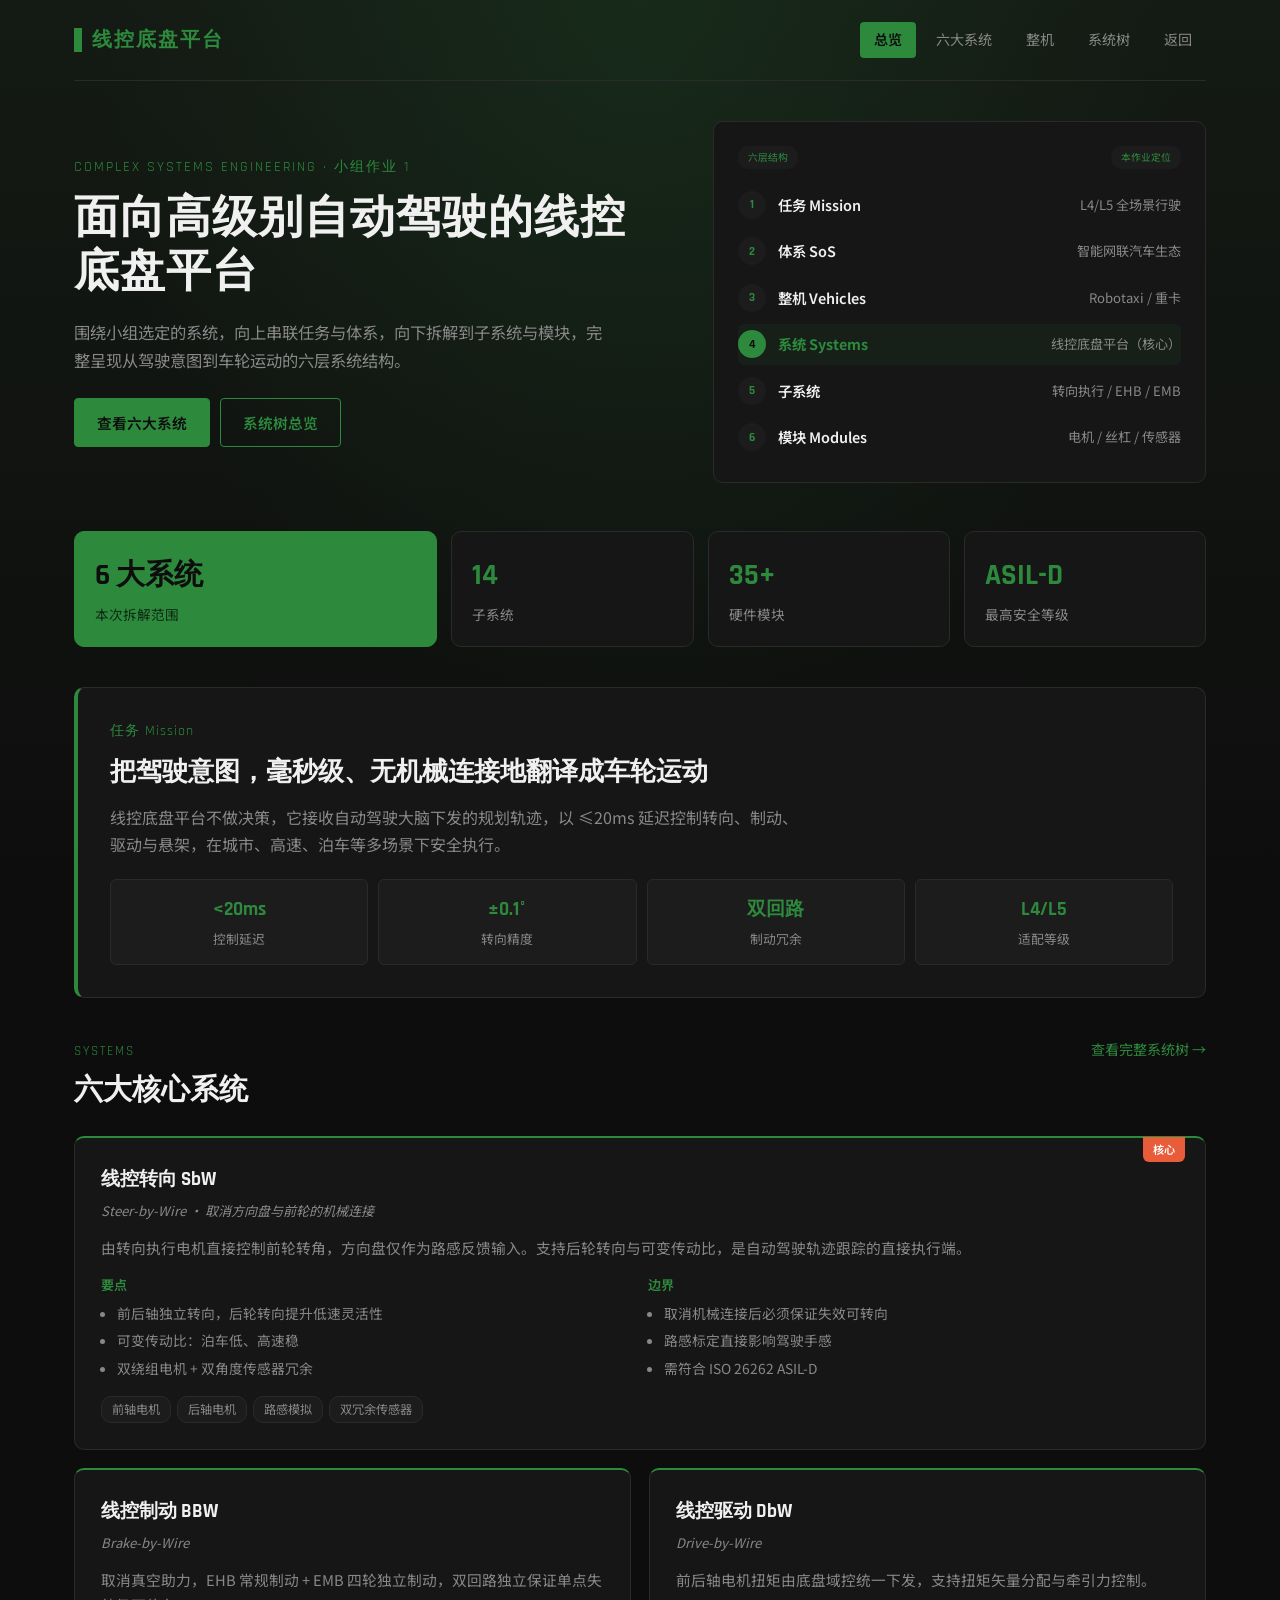
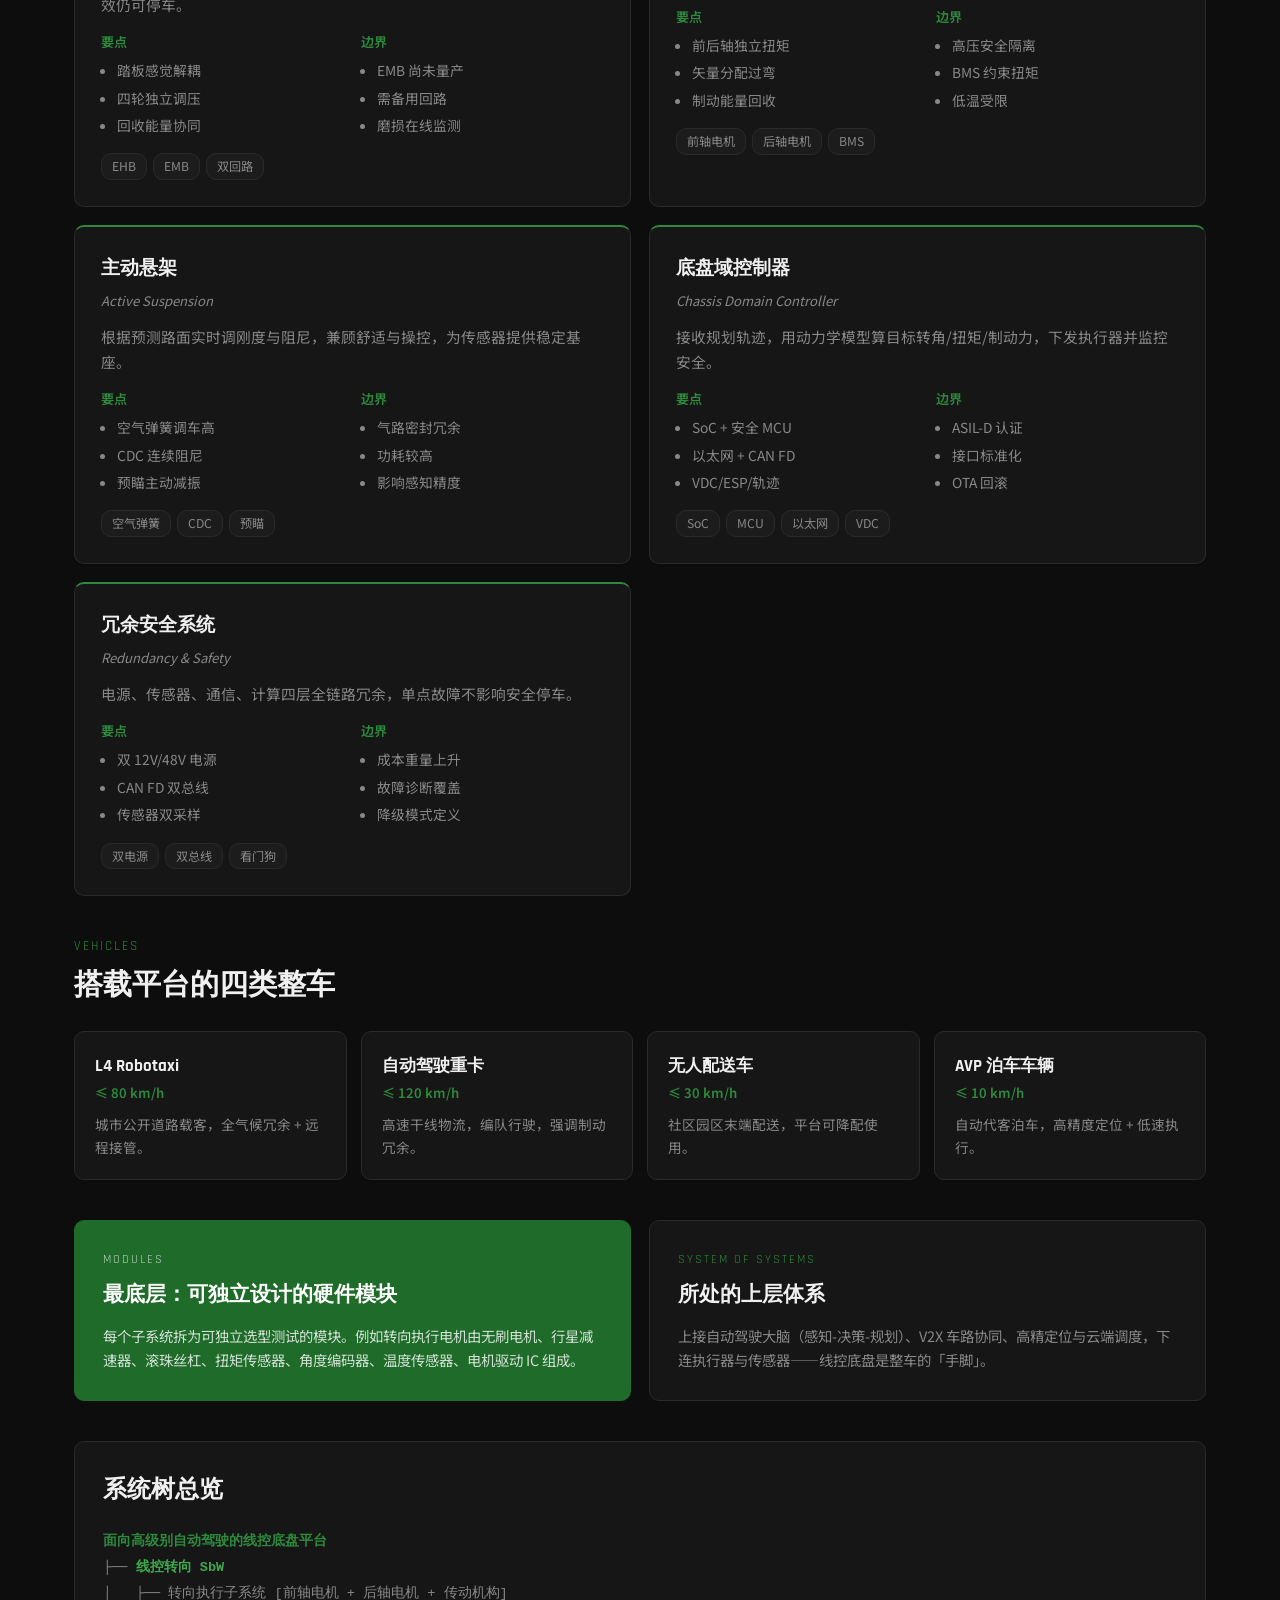
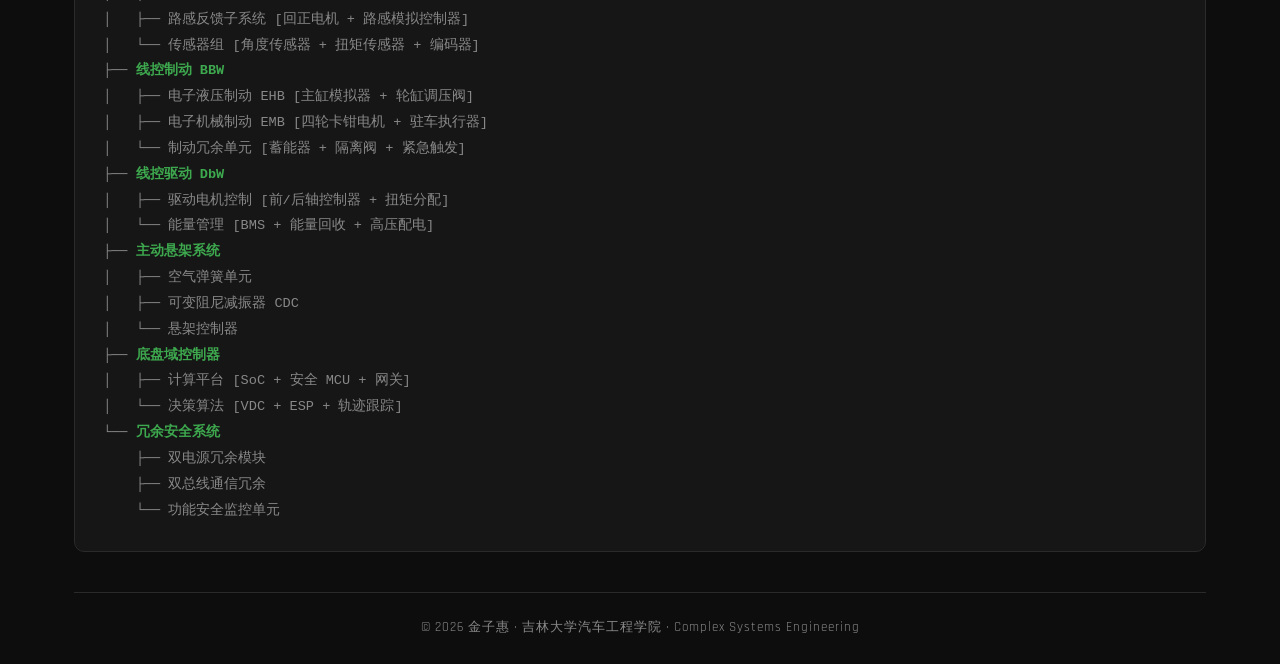
==== commit f865472e: "style: 详情页背景改为绿光渐变" ====
--- a/homework/group1-chassis/index.html
+++ b/homework/group1-chassis/index.html
@@ -1,4 +1,4 @@
-<!DOCTYPE html><html lang="zh-CN"><head><meta charset="UTF-8"><meta name="viewport" content="width=device-width, initial-scale=1.0"><title>线控底盘平台 · 复杂系统工程小组作业</title><style>@import url('https://fonts.googleapis.com/css2?family=Rajdhani:wght@500;600;700&family=Noto+Sans+SC:wght@300;400;500;700&display=swap');*{margin:0;padding:0;box-sizing:border-box}:root{--bg:#0d0d0d;--card:#161616;--card2:#1c1c1c;--border:#2a2a2a;--primary:#2d8a3d;--primary-dark:#1f6b2a;--primary-light:#3da84e;--text:#f0f0f0;--text-muted:#888;--tag-bg:#1c1c1c;--tag-cat-bg:#1f6b2a;--accent-bg:rgba(45,138,61,0.08);--red:#e85c3a;--blue:#58a6ff}body{font-family:'Noto Sans SC',-apple-system,sans-serif;background:var(--bg);color:var(--text);line-height:1.7;min-height:100vh}body::before{content:'';position:fixed;inset:0;background:radial-gradient(ellipse at 50% 0%,rgba(232,92,58,0.08),transparent 60%),linear-gradient(180deg,#1a1a1a 0%,#0d0d0d 100%);z-index:-1}.container{max-width:1180px;margin:0 auto;padding:0 24px}nav{display:flex;justify-content:space-between;align-items:center;padding:22px 0;border-bottom:1px solid var(--border);margin-bottom:40px}nav .brand{font-family:'Rajdhani',sans-serif;font-size:1.25em;font-weight:700;letter-spacing:2px;color:var(--primary);display:flex;align-items:center;gap:10px}nav .brand::before{content:'';width:8px;height:24px;background:var(--primary)}nav .links{display:flex;gap:6px;align-items:center}nav .links a{padding:6px 14px;border-radius:4px;font-size:0.88em;color:var(--text-muted);text-decoration:none}nav .links a.active{background:var(--primary);color:var(--bg);font-weight:600}nav .links a:hover:not(.active){color:var(--primary)}.hero{margin-bottom:48px}.hero-top{display:grid;grid-template-columns:1.2fr 1fr;gap:48px;align-items:center;margin-bottom:36px}.hero .eyebrow{color:var(--primary);font-size:0.85em;letter-spacing:2px;margin-bottom:14px;text-transform:uppercase;font-family:'Rajdhani',sans-serif}.hero h1{font-family:'Rajdhani',sans-serif;font-size:2.8em;font-weight:700;line-height:1.2;margin-bottom:18px;color:var(--text);letter-spacing:1px}.hero p.lead{font-size:1.02em;color:var(--text-muted);margin-bottom:24px;max-width:540px}.btn-row{display:flex;gap:10px;flex-wrap:wrap}.btn{padding:11px 22px;border-radius:4px;font-size:0.92em;cursor:pointer;text-decoration:none;display:inline-block;font-weight:600}.btn-primary{background:var(--primary);color:var(--bg);border:1px solid var(--primary)}.btn-primary:hover{background:var(--primary-light)}.btn-outline{border:1px solid var(--primary);color:var(--primary);background:transparent}.btn-outline:hover{background:var(--accent-bg)}.ladder{background:var(--card);border:1px solid var(--border);border-radius:10px;padding:24px}.ladder-title{font-size:0.82em;color:var(--text-muted);margin-bottom:16px;display:flex;justify-content:space-between;align-items:center}.ladder-title span{font-size:0.75em;background:var(--tag-bg);padding:3px 10px;border-radius:10px;color:var(--primary)}.ladder-row{display:flex;align-items:center;gap:0;margin-bottom:6px}.ladder-row:last-child{margin-bottom:0}.ladder-num{width:28px;height:28px;border-radius:50%;background:var(--tag-bg);color:var(--primary);font-size:0.78em;font-weight:700;display:flex;align-items:center;justify-content:center;flex-shrink:0;font-family:'Rajdhani',sans-serif}.ladder-name{flex:1;padding:8px 12px;font-size:0.9em;font-weight:600;color:var(--text)}.ladder-desc{font-size:0.82em;color:var(--text-muted);text-align:right}.ladder-row.core .ladder-num{background:var(--primary);color:var(--bg)}.ladder-row.core .ladder-name{color:var(--primary);font-weight:700}.ladder-row.core{background:var(--accent-bg);border-radius:6px}.stats{display:grid;grid-template-columns:1.5fr 1fr 1fr 1fr;gap:14px;margin-bottom:40px}.stat-card{background:var(--card);border:1px solid var(--border);border-radius:10px;padding:20px}.stat-card.featured{background:var(--primary);border-color:var(--primary)}.stat-card.featured .num{color:var(--bg)}.stat-card.featured .label{color:rgba(0,0,0,0.7)}.stat-card .num{font-family:'Rajdhani',sans-serif;font-size:1.8em;font-weight:700;color:var(--primary)}.stat-card .label{font-size:0.85em;color:var(--text-muted);margin-top:2px}.callout{background:var(--card);border:1px solid var(--border);border-radius:10px;padding:32px;margin-bottom:40px;border-left:4px solid var(--primary)}.callout .eyebrow{color:var(--primary);font-size:0.85em;letter-spacing:1px;margin-bottom:8px;font-family:'Rajdhani',sans-serif}.callout h2{font-family:'Rajdhani',sans-serif;font-size:1.6em;font-weight:700;margin-bottom:10px;color:var(--text)}.callout p{color:var(--text-muted);margin-bottom:20px;max-width:700px}.metrics{display:grid;grid-template-columns:repeat(4,1fr);gap:10px}.metric{background:var(--card2);border:1px solid var(--border);border-radius:6px;padding:14px;text-align:center}.metric .v{font-family:'Rajdhani',sans-serif;font-size:1.2em;font-weight:700;color:var(--primary)}.metric .k{font-size:0.8em;color:var(--text-muted);margin-top:2px}.section-head{display:flex;justify-content:space-between;align-items:baseline;margin-bottom:20px}.section-head .kicker{font-size:0.8em;letter-spacing:2px;color:var(--primary);text-transform:uppercase;margin-bottom:4px;font-family:'Rajdhani',sans-serif}.section-head h2{font-family:'Rajdhani',sans-serif;font-size:1.8em;font-weight:700;color:var(--text)}.section-head a{font-size:0.88em;color:var(--primary);text-decoration:none}.systems-grid{display:grid;grid-template-columns:1fr 1fr;gap:18px;margin-bottom:40px}.sys-card{background:var(--card);border:1px solid var(--border);border-radius:10px;padding:26px;border-top:2px solid var(--primary);position:relative}.sys-card.wide{grid-column:1/-1;border-top:2px solid var(--primary)}.sys-card .sys-tag{position:absolute;top:-1px;right:20px;background:var(--red);color:white;font-size:0.7em;padding:3px 10px;border-radius:0 0 6px 6px;font-weight:600}.sys-card h3{font-family:'Rajdhani',sans-serif;font-size:1.2em;font-weight:700;margin-bottom:4px;color:var(--text)}.sys-card .en{font-size:0.82em;color:var(--text-muted);margin-bottom:12px;font-style:italic}.sys-card p.desc{font-size:0.92em;color:var(--text-muted);margin-bottom:14px}.sys-cols{display:grid;grid-template-columns:1fr 1fr;gap:16px}.sys-cols h4{font-size:0.82em;color:var(--primary);margin-bottom:6px;font-weight:600}.sys-cols ul{padding-left:16px;font-size:0.86em;color:var(--text-muted)}.sys-cols ul li{margin-bottom:4px}.chips{margin-top:12px;display:flex;gap:6px;flex-wrap:wrap}.chip{font-size:0.76em;padding:2px 10px;background:var(--tag-bg);border:1px solid var(--border);border-radius:10px;color:var(--text-muted)}.vehicles{display:grid;grid-template-columns:repeat(4,1fr);gap:14px;margin-bottom:40px}.veh-card{background:var(--card);border:1px solid var(--border);border-radius:10px;padding:20px}.veh-card h4{font-family:'Rajdhani',sans-serif;font-size:1.05em;font-weight:700;margin-bottom:2px;color:var(--text)}.veh-card .speed{font-size:0.82em;color:var(--primary);font-weight:600;margin-bottom:8px}.veh-card p{font-size:0.85em;color:var(--text-muted)}.bottom-row{display:grid;grid-template-columns:1fr 1fr;gap:18px;margin-bottom:40px}.bottom-card{background:var(--primary-dark);border:1px solid var(--primary-dark);border-radius:10px;padding:28px}.bottom-card.light{background:var(--card);border:1px solid var(--border)}.bottom-card .kicker{font-size:0.78em;letter-spacing:2px;color:rgba(255,255,255,0.7);margin-bottom:8px;text-transform:uppercase;font-family:'Rajdhani',sans-serif}.bottom-card h3{font-family:'Rajdhani',sans-serif;font-size:1.3em;margin-bottom:10px;color:white}.bottom-card p{font-size:0.9em;color:rgba(255,255,255,0.8)}.bottom-card.light .kicker{color:var(--primary)}.bottom-card.light h3{color:var(--text)}.bottom-card.light p{color:var(--text-muted)}.tree-section{background:var(--card);border:1px solid var(--border);border-radius:10px;padding:28px;margin-bottom:40px}.tree-section h2{font-family:'Rajdhani',sans-serif;font-size:1.5em;margin-bottom:18px;color:var(--text)}.tree{font-family:'Courier New',monospace;font-size:0.85em;line-height:1.9;color:var(--text-muted);white-space:pre-wrap}.tree .root{color:var(--primary);font-weight:700}.tree .branch{color:var(--primary-light);font-weight:600}footer{text-align:center;padding:24px 0;color:var(--text-muted);font-size:0.82em;border-top:1px solid var(--border);font-family:'Rajdhani',sans-serif;letter-spacing:1px}@media(max-width:900px){.hero-top{grid-template-columns:1fr}.stats{grid-template-columns:repeat(2,1fr)}.systems-grid{grid-template-columns:1fr}.vehicles{grid-template-columns:repeat(2,1fr)}.bottom-row{grid-template-columns:1fr}.metrics{grid-template-columns:repeat(2,1fr)}.hero h1{font-size:2em}.sys-cols{grid-template-columns:1fr}}</style></head><body><div class="container"><nav><div class="brand">线控底盘平台</div><div class="links"><a href="#" class="active">总览</a><a href="#systems">六大系统</a><a href="#vehicles">整机</a><a href="#tree">系统树</a><a href="../..">返回</a></div></nav><div class="hero"><div class="hero-top"><div><div class="eyebrow">Complex Systems Engineering · 小组作业 1</div><h1>面向高级别自动驾驶的线控底盘平台</h1><p class="lead">围绕小组选定的系统，向上串联任务与体系，向下拆解到子系统与模块，完整呈现从驾驶意图到车轮运动的六层系统结构。</p><div class="btn-row"><a href="#systems" class="btn btn-primary">查看六大系统</a><a href="#tree" class="btn btn-outline">系统树总览</a></div></div><div class="ladder"><div class="ladder-title"><span>六层结构</span><span>本作业定位</span></div><div class="ladder-row"><div class="ladder-num">1</div><div class="ladder-name">任务 Mission</div><div class="ladder-desc">L4/L5 全场景行驶</div></div><div class="ladder-row"><div class="ladder-num">2</div><div class="ladder-name">体系 SoS</div><div class="ladder-desc">智能网联汽车生态</div></div><div class="ladder-row"><div class="ladder-num">3</div><div class="ladder-name">整机 Vehicles</div><div class="ladder-desc">Robotaxi / 重卡</div></div><div class="ladder-row core"><div class="ladder-num">4</div><div class="ladder-name">系统 Systems</div><div class="ladder-desc">线控底盘平台（核心）</div></div><div class="ladder-row"><div class="ladder-num">5</div><div class="ladder-name">子系统</div><div class="ladder-desc">转向执行 / EHB / EMB</div></div><div class="ladder-row"><div class="ladder-num">6</div><div class="ladder-name">模块 Modules</div><div class="ladder-desc">电机 / 丝杠 / 传感器</div></div></div></div></div><div class="stats"><div class="stat-card featured"><div class="num">6 大系统</div><div class="label">本次拆解范围</div></div><div class="stat-card"><div class="num">14</div><div class="label">子系统</div></div><div class="stat-card"><div class="num">35+</div><div class="label">硬件模块</div></div><div class="stat-card"><div class="num">ASIL-D</div><div class="label">最高安全等级</div></div></div><div class="callout"><div class="eyebrow">任务 Mission</div><h2>把驾驶意图，毫秒级、无机械连接地翻译成车轮运动</h2><p>线控底盘平台不做决策，它接收自动驾驶大脑下发的规划轨迹，以 ≤20ms 延迟控制转向、制动、驱动与悬架，在城市、高速、泊车等多场景下安全执行。</p><div class="metrics"><div class="metric"><div class="v">&lt;20ms</div><div class="k">控制延迟</div></div><div class="metric"><div class="v">±0.1°</div><div class="k">转向精度</div></div><div class="metric"><div class="v">双回路</div><div class="k">制动冗余</div></div><div class="metric"><div class="v">L4/L5</div><div class="k">适配等级</div></div></div></div><div class="section-head" id="systems"><div><div class="kicker">SYSTEMS</div><h2>六大核心系统</h2></div><a href="#tree">查看完整系统树 →</a></div><div class="systems-grid"><div class="sys-card wide"><span class="sys-tag">核心</span><h3>线控转向 SbW</h3><div class="en">Steer-by-Wire · 取消方向盘与前轮的机械连接</div><p class="desc">由转向执行电机直接控制前轮转角，方向盘仅作为路感反馈输入。支持后轮转向与可变传动比，是自动驾驶轨迹跟踪的直接执行端。</p><div class="sys-cols"><div><h4>要点</h4><ul><li>前后轴独立转向，后轮转向提升低速灵活性</li><li>可变传动比：泊车低、高速稳</li><li>双绕组电机 + 双角度传感器冗余</li></ul></div><div><h4>边界</h4><ul><li>取消机械连接后必须保证失效可转向</li><li>路感标定直接影响驾驶手感</li><li>需符合 ISO 26262 ASIL-D</li></ul></div></div><div class="chips"><span class="chip">前轴电机</span><span class="chip">后轴电机</span><span class="chip">路感模拟</span><span class="chip">双冗余传感器</span></div></div><div class="sys-card"><h3>线控制动 BBW</h3><div class="en">Brake-by-Wire</div><p class="desc">取消真空助力，EHB 常规制动 + EMB 四轮独立制动，双回路独立保证单点失效仍可停车。</p><div class="sys-cols"><div><h4>要点</h4><ul><li>踏板感觉解耦</li><li>四轮独立调压</li><li>回收能量协同</li></ul></div><div><h4>边界</h4><ul><li>EMB 尚未量产</li><li>需备用回路</li><li>磨损在线监测</li></ul></div></div><div class="chips"><span class="chip">EHB</span><span class="chip">EMB</span><span class="chip">双回路</span></div></div><div class="sys-card"><h3>线控驱动 DbW</h3><div class="en">Drive-by-Wire</div><p class="desc">前后轴电机扭矩由底盘域控统一下发，支持扭矩矢量分配与牵引力控制。</p><div class="sys-cols"><div><h4>要点</h4><ul><li>前后轴独立扭矩</li><li>矢量分配过弯</li><li>制动能量回收</li></ul></div><div><h4>边界</h4><ul><li>高压安全隔离</li><li>BMS 约束扭矩</li><li>低温受限</li></ul></div></div><div class="chips"><span class="chip">前轴电机</span><span class="chip">后轴电机</span><span class="chip">BMS</span></div></div><div class="sys-card"><h3>主动悬架</h3><div class="en">Active Suspension</div><p class="desc">根据预测路面实时调刚度与阻尼，兼顾舒适与操控，为传感器提供稳定基座。</p><div class="sys-cols"><div><h4>要点</h4><ul><li>空气弹簧调车高</li><li>CDC 连续阻尼</li><li>预瞄主动减振</li></ul></div><div><h4>边界</h4><ul><li>气路密封冗余</li><li>功耗较高</li><li>影响感知精度</li></ul></div></div><div class="chips"><span class="chip">空气弹簧</span><span class="chip">CDC</span><span class="chip">预瞄</span></div></div><div class="sys-card"><h3>底盘域控制器</h3><div class="en">Chassis Domain Controller</div><p class="desc">接收规划轨迹，用动力学模型算目标转角/扭矩/制动力，下发执行器并监控安全。</p><div class="sys-cols"><div><h4>要点</h4><ul><li>SoC + 安全 MCU</li><li>以太网 + CAN FD</li><li>VDC/ESP/轨迹</li></ul></div><div><h4>边界</h4><ul><li>ASIL-D 认证</li><li>接口标准化</li><li>OTA 回滚</li></ul></div></div><div class="chips"><span class="chip">SoC</span><span class="chip">MCU</span><span class="chip">以太网</span><span class="chip">VDC</span></div></div><div class="sys-card"><h3>冗余安全系统</h3><div class="en">Redundancy & Safety</div><p class="desc">电源、传感器、通信、计算四层全链路冗余，单点故障不影响安全停车。</p><div class="sys-cols"><div><h4>要点</h4><ul><li>双 12V/48V 电源</li><li>CAN FD 双总线</li><li>传感器双采样</li></ul></div><div><h4>边界</h4><ul><li>成本重量上升</li><li>故障诊断覆盖</li><li>降级模式定义</li></ul></div></div><div class="chips"><span class="chip">双电源</span><span class="chip">双总线</span><span class="chip">看门狗</span></div></div></div><div class="section-head" id="vehicles"><div><div class="kicker">VEHICLES</div><h2>搭载平台的四类整车</h2></div></div><div class="vehicles"><div class="veh-card"><h4>L4 Robotaxi</h4><div class="speed">≤ 80 km/h</div><p>城市公开道路载客，全气候冗余 + 远程接管。</p></div><div class="veh-card"><h4>自动驾驶重卡</h4><div class="speed">≤ 120 km/h</div><p>高速干线物流，编队行驶，强调制动冗余。</p></div><div class="veh-card"><h4>无人配送车</h4><div class="speed">≤ 30 km/h</div><p>社区园区末端配送，平台可降配使用。</p></div><div class="veh-card"><h4>AVP 泊车车辆</h4><div class="speed">≤ 10 km/h</div><p>自动代客泊车，高精度定位 + 低速执行。</p></div></div><div class="bottom-row"><div class="bottom-card"><div class="kicker">MODULES</div><h3>最底层：可独立设计的硬件模块</h3><p>每个子系统拆为可独立选型测试的模块。例如转向执行电机由无刷电机、行星减速器、滚珠丝杠、扭矩传感器、角度编码器、温度传感器、电机驱动 IC 组成。</p></div><div class="bottom-card light"><div class="kicker">SYSTEM OF SYSTEMS</div><h3>所处的上层体系</h3><p>上接自动驾驶大脑（感知-决策-规划）、V2X 车路协同、高精定位与云端调度，下连执行器与传感器——线控底盘是整车的「手脚」。</p></div></div><div class="tree-section" id="tree"><h2>系统树总览</h2><div class="tree"><span class="root">面向高级别自动驾驶的线控底盘平台</span>
+<!DOCTYPE html><html lang="zh-CN"><head><meta charset="UTF-8"><meta name="viewport" content="width=device-width, initial-scale=1.0"><title>线控底盘平台 · 复杂系统工程小组作业</title><style>@import url('https://fonts.googleapis.com/css2?family=Rajdhani:wght@500;600;700&family=Noto+Sans+SC:wght@300;400;500;700&display=swap');*{margin:0;padding:0;box-sizing:border-box}:root{--bg:#0d0d0d;--card:#161616;--card2:#1c1c1c;--border:#2a2a2a;--primary:#2d8a3d;--primary-dark:#1f6b2a;--primary-light:#3da84e;--text:#f0f0f0;--text-muted:#888;--tag-bg:#1c1c1c;--tag-cat-bg:#1f6b2a;--accent-bg:rgba(45,138,61,0.08);--red:#e85c3a;--blue:#58a6ff}body{font-family:'Noto Sans SC',-apple-system,sans-serif;background:var(--bg);color:var(--text);line-height:1.7;min-height:100vh}body::before{content:'';position:fixed;inset:0;background:radial-gradient(ellipse at 50% 0%,rgba(45,138,61,0.15),transparent 60%),linear-gradient(180deg,#141a14 0%,#0d0d0d 100%);z-index:-1}.container{max-width:1180px;margin:0 auto;padding:0 24px}nav{display:flex;justify-content:space-between;align-items:center;padding:22px 0;border-bottom:1px solid var(--border);margin-bottom:40px}nav .brand{font-family:'Rajdhani',sans-serif;font-size:1.25em;font-weight:700;letter-spacing:2px;color:var(--primary);display:flex;align-items:center;gap:10px}nav .brand::before{content:'';width:8px;height:24px;background:var(--primary)}nav .links{display:flex;gap:6px;align-items:center}nav .links a{padding:6px 14px;border-radius:4px;font-size:0.88em;color:var(--text-muted);text-decoration:none}nav .links a.active{background:var(--primary);color:var(--bg);font-weight:600}nav .links a:hover:not(.active){color:var(--primary)}.hero{margin-bottom:48px}.hero-top{display:grid;grid-template-columns:1.2fr 1fr;gap:48px;align-items:center;margin-bottom:36px}.hero .eyebrow{color:var(--primary);font-size:0.85em;letter-spacing:2px;margin-bottom:14px;text-transform:uppercase;font-family:'Rajdhani',sans-serif}.hero h1{font-family:'Rajdhani',sans-serif;font-size:2.8em;font-weight:700;line-height:1.2;margin-bottom:18px;color:var(--text);letter-spacing:1px}.hero p.lead{font-size:1.02em;color:var(--text-muted);margin-bottom:24px;max-width:540px}.btn-row{display:flex;gap:10px;flex-wrap:wrap}.btn{padding:11px 22px;border-radius:4px;font-size:0.92em;cursor:pointer;text-decoration:none;display:inline-block;font-weight:600}.btn-primary{background:var(--primary);color:var(--bg);border:1px solid var(--primary)}.btn-primary:hover{background:var(--primary-light)}.btn-outline{border:1px solid var(--primary);color:var(--primary);background:transparent}.btn-outline:hover{background:var(--accent-bg)}.ladder{background:var(--card);border:1px solid var(--border);border-radius:10px;padding:24px}.ladder-title{font-size:0.82em;color:var(--text-muted);margin-bottom:16px;display:flex;justify-content:space-between;align-items:center}.ladder-title span{font-size:0.75em;background:var(--tag-bg);padding:3px 10px;border-radius:10px;color:var(--primary)}.ladder-row{display:flex;align-items:center;gap:0;margin-bottom:6px}.ladder-row:last-child{margin-bottom:0}.ladder-num{width:28px;height:28px;border-radius:50%;background:var(--tag-bg);color:var(--primary);font-size:0.78em;font-weight:700;display:flex;align-items:center;justify-content:center;flex-shrink:0;font-family:'Rajdhani',sans-serif}.ladder-name{flex:1;padding:8px 12px;font-size:0.9em;font-weight:600;color:var(--text)}.ladder-desc{font-size:0.82em;color:var(--text-muted);text-align:right}.ladder-row.core .ladder-num{background:var(--primary);color:var(--bg)}.ladder-row.core .ladder-name{color:var(--primary);font-weight:700}.ladder-row.core{background:var(--accent-bg);border-radius:6px}.stats{display:grid;grid-template-columns:1.5fr 1fr 1fr 1fr;gap:14px;margin-bottom:40px}.stat-card{background:var(--card);border:1px solid var(--border);border-radius:10px;padding:20px}.stat-card.featured{background:var(--primary);border-color:var(--primary)}.stat-card.featured .num{color:var(--bg)}.stat-card.featured .label{color:rgba(0,0,0,0.7)}.stat-card .num{font-family:'Rajdhani',sans-serif;font-size:1.8em;font-weight:700;color:var(--primary)}.stat-card .label{font-size:0.85em;color:var(--text-muted);margin-top:2px}.callout{background:var(--card);border:1px solid var(--border);border-radius:10px;padding:32px;margin-bottom:40px;border-left:4px solid var(--primary)}.callout .eyebrow{color:var(--primary);font-size:0.85em;letter-spacing:1px;margin-bottom:8px;font-family:'Rajdhani',sans-serif}.callout h2{font-family:'Rajdhani',sans-serif;font-size:1.6em;font-weight:700;margin-bottom:10px;color:var(--text)}.callout p{color:var(--text-muted);margin-bottom:20px;max-width:700px}.metrics{display:grid;grid-template-columns:repeat(4,1fr);gap:10px}.metric{background:var(--card2);border:1px solid var(--border);border-radius:6px;padding:14px;text-align:center}.metric .v{font-family:'Rajdhani',sans-serif;font-size:1.2em;font-weight:700;color:var(--primary)}.metric .k{font-size:0.8em;color:var(--text-muted);margin-top:2px}.section-head{display:flex;justify-content:space-between;align-items:baseline;margin-bottom:20px}.section-head .kicker{font-size:0.8em;letter-spacing:2px;color:var(--primary);text-transform:uppercase;margin-bottom:4px;font-family:'Rajdhani',sans-serif}.section-head h2{font-family:'Rajdhani',sans-serif;font-size:1.8em;font-weight:700;color:var(--text)}.section-head a{font-size:0.88em;color:var(--primary);text-decoration:none}.systems-grid{display:grid;grid-template-columns:1fr 1fr;gap:18px;margin-bottom:40px}.sys-card{background:var(--card);border:1px solid var(--border);border-radius:10px;padding:26px;border-top:2px solid var(--primary);position:relative}.sys-card.wide{grid-column:1/-1;border-top:2px solid var(--primary)}.sys-card .sys-tag{position:absolute;top:-1px;right:20px;background:var(--red);color:white;font-size:0.7em;padding:3px 10px;border-radius:0 0 6px 6px;font-weight:600}.sys-card h3{font-family:'Rajdhani',sans-serif;font-size:1.2em;font-weight:700;margin-bottom:4px;color:var(--text)}.sys-card .en{font-size:0.82em;color:var(--text-muted);margin-bottom:12px;font-style:italic}.sys-card p.desc{font-size:0.92em;color:var(--text-muted);margin-bottom:14px}.sys-cols{display:grid;grid-template-columns:1fr 1fr;gap:16px}.sys-cols h4{font-size:0.82em;color:var(--primary);margin-bottom:6px;font-weight:600}.sys-cols ul{padding-left:16px;font-size:0.86em;color:var(--text-muted)}.sys-cols ul li{margin-bottom:4px}.chips{margin-top:12px;display:flex;gap:6px;flex-wrap:wrap}.chip{font-size:0.76em;padding:2px 10px;background:var(--tag-bg);border:1px solid var(--border);border-radius:10px;color:var(--text-muted)}.vehicles{display:grid;grid-template-columns:repeat(4,1fr);gap:14px;margin-bottom:40px}.veh-card{background:var(--card);border:1px solid var(--border);border-radius:10px;padding:20px}.veh-card h4{font-family:'Rajdhani',sans-serif;font-size:1.05em;font-weight:700;margin-bottom:2px;color:var(--text)}.veh-card .speed{font-size:0.82em;color:var(--primary);font-weight:600;margin-bottom:8px}.veh-card p{font-size:0.85em;color:var(--text-muted)}.bottom-row{display:grid;grid-template-columns:1fr 1fr;gap:18px;margin-bottom:40px}.bottom-card{background:var(--primary-dark);border:1px solid var(--primary-dark);border-radius:10px;padding:28px}.bottom-card.light{background:var(--card);border:1px solid var(--border)}.bottom-card .kicker{font-size:0.78em;letter-spacing:2px;color:rgba(255,255,255,0.7);margin-bottom:8px;text-transform:uppercase;font-family:'Rajdhani',sans-serif}.bottom-card h3{font-family:'Rajdhani',sans-serif;font-size:1.3em;margin-bottom:10px;color:white}.bottom-card p{font-size:0.9em;color:rgba(255,255,255,0.8)}.bottom-card.light .kicker{color:var(--primary)}.bottom-card.light h3{color:var(--text)}.bottom-card.light p{color:var(--text-muted)}.tree-section{background:var(--card);border:1px solid var(--border);border-radius:10px;padding:28px;margin-bottom:40px}.tree-section h2{font-family:'Rajdhani',sans-serif;font-size:1.5em;margin-bottom:18px;color:var(--text)}.tree{font-family:'Courier New',monospace;font-size:0.85em;line-height:1.9;color:var(--text-muted);white-space:pre-wrap}.tree .root{color:var(--primary);font-weight:700}.tree .branch{color:var(--primary-light);font-weight:600}footer{text-align:center;padding:24px 0;color:var(--text-muted);font-size:0.82em;border-top:1px solid var(--border);font-family:'Rajdhani',sans-serif;letter-spacing:1px}@media(max-width:900px){.hero-top{grid-template-columns:1fr}.stats{grid-template-columns:repeat(2,1fr)}.systems-grid{grid-template-columns:1fr}.vehicles{grid-template-columns:repeat(2,1fr)}.bottom-row{grid-template-columns:1fr}.metrics{grid-template-columns:repeat(2,1fr)}.hero h1{font-size:2em}.sys-cols{grid-template-columns:1fr}}</style></head><body><div class="container"><nav><div class="brand">线控底盘平台</div><div class="links"><a href="#" class="active">总览</a><a href="#systems">六大系统</a><a href="#vehicles">整机</a><a href="#tree">系统树</a><a href="../..">返回</a></div></nav><div class="hero"><div class="hero-top"><div><div class="eyebrow">Complex Systems Engineering · 小组作业 1</div><h1>面向高级别自动驾驶的线控底盘平台</h1><p class="lead">围绕小组选定的系统，向上串联任务与体系，向下拆解到子系统与模块，完整呈现从驾驶意图到车轮运动的六层系统结构。</p><div class="btn-row"><a href="#systems" class="btn btn-primary">查看六大系统</a><a href="#tree" class="btn btn-outline">系统树总览</a></div></div><div class="ladder"><div class="ladder-title"><span>六层结构</span><span>本作业定位</span></div><div class="ladder-row"><div class="ladder-num">1</div><div class="ladder-name">任务 Mission</div><div class="ladder-desc">L4/L5 全场景行驶</div></div><div class="ladder-row"><div class="ladder-num">2</div><div class="ladder-name">体系 SoS</div><div class="ladder-desc">智能网联汽车生态</div></div><div class="ladder-row"><div class="ladder-num">3</div><div class="ladder-name">整机 Vehicles</div><div class="ladder-desc">Robotaxi / 重卡</div></div><div class="ladder-row core"><div class="ladder-num">4</div><div class="ladder-name">系统 Systems</div><div class="ladder-desc">线控底盘平台（核心）</div></div><div class="ladder-row"><div class="ladder-num">5</div><div class="ladder-name">子系统</div><div class="ladder-desc">转向执行 / EHB / EMB</div></div><div class="ladder-row"><div class="ladder-num">6</div><div class="ladder-name">模块 Modules</div><div class="ladder-desc">电机 / 丝杠 / 传感器</div></div></div></div></div><div class="stats"><div class="stat-card featured"><div class="num">6 大系统</div><div class="label">本次拆解范围</div></div><div class="stat-card"><div class="num">14</div><div class="label">子系统</div></div><div class="stat-card"><div class="num">35+</div><div class="label">硬件模块</div></div><div class="stat-card"><div class="num">ASIL-D</div><div class="label">最高安全等级</div></div></div><div class="callout"><div class="eyebrow">任务 Mission</div><h2>把驾驶意图，毫秒级、无机械连接地翻译成车轮运动</h2><p>线控底盘平台不做决策，它接收自动驾驶大脑下发的规划轨迹，以 ≤20ms 延迟控制转向、制动、驱动与悬架，在城市、高速、泊车等多场景下安全执行。</p><div class="metrics"><div class="metric"><div class="v">&lt;20ms</div><div class="k">控制延迟</div></div><div class="metric"><div class="v">±0.1°</div><div class="k">转向精度</div></div><div class="metric"><div class="v">双回路</div><div class="k">制动冗余</div></div><div class="metric"><div class="v">L4/L5</div><div class="k">适配等级</div></div></div></div><div class="section-head" id="systems"><div><div class="kicker">SYSTEMS</div><h2>六大核心系统</h2></div><a href="#tree">查看完整系统树 →</a></div><div class="systems-grid"><div class="sys-card wide"><span class="sys-tag">核心</span><h3>线控转向 SbW</h3><div class="en">Steer-by-Wire · 取消方向盘与前轮的机械连接</div><p class="desc">由转向执行电机直接控制前轮转角，方向盘仅作为路感反馈输入。支持后轮转向与可变传动比，是自动驾驶轨迹跟踪的直接执行端。</p><div class="sys-cols"><div><h4>要点</h4><ul><li>前后轴独立转向，后轮转向提升低速灵活性</li><li>可变传动比：泊车低、高速稳</li><li>双绕组电机 + 双角度传感器冗余</li></ul></div><div><h4>边界</h4><ul><li>取消机械连接后必须保证失效可转向</li><li>路感标定直接影响驾驶手感</li><li>需符合 ISO 26262 ASIL-D</li></ul></div></div><div class="chips"><span class="chip">前轴电机</span><span class="chip">后轴电机</span><span class="chip">路感模拟</span><span class="chip">双冗余传感器</span></div></div><div class="sys-card"><h3>线控制动 BBW</h3><div class="en">Brake-by-Wire</div><p class="desc">取消真空助力，EHB 常规制动 + EMB 四轮独立制动，双回路独立保证单点失效仍可停车。</p><div class="sys-cols"><div><h4>要点</h4><ul><li>踏板感觉解耦</li><li>四轮独立调压</li><li>回收能量协同</li></ul></div><div><h4>边界</h4><ul><li>EMB 尚未量产</li><li>需备用回路</li><li>磨损在线监测</li></ul></div></div><div class="chips"><span class="chip">EHB</span><span class="chip">EMB</span><span class="chip">双回路</span></div></div><div class="sys-card"><h3>线控驱动 DbW</h3><div class="en">Drive-by-Wire</div><p class="desc">前后轴电机扭矩由底盘域控统一下发，支持扭矩矢量分配与牵引力控制。</p><div class="sys-cols"><div><h4>要点</h4><ul><li>前后轴独立扭矩</li><li>矢量分配过弯</li><li>制动能量回收</li></ul></div><div><h4>边界</h4><ul><li>高压安全隔离</li><li>BMS 约束扭矩</li><li>低温受限</li></ul></div></div><div class="chips"><span class="chip">前轴电机</span><span class="chip">后轴电机</span><span class="chip">BMS</span></div></div><div class="sys-card"><h3>主动悬架</h3><div class="en">Active Suspension</div><p class="desc">根据预测路面实时调刚度与阻尼，兼顾舒适与操控，为传感器提供稳定基座。</p><div class="sys-cols"><div><h4>要点</h4><ul><li>空气弹簧调车高</li><li>CDC 连续阻尼</li><li>预瞄主动减振</li></ul></div><div><h4>边界</h4><ul><li>气路密封冗余</li><li>功耗较高</li><li>影响感知精度</li></ul></div></div><div class="chips"><span class="chip">空气弹簧</span><span class="chip">CDC</span><span class="chip">预瞄</span></div></div><div class="sys-card"><h3>底盘域控制器</h3><div class="en">Chassis Domain Controller</div><p class="desc">接收规划轨迹，用动力学模型算目标转角/扭矩/制动力，下发执行器并监控安全。</p><div class="sys-cols"><div><h4>要点</h4><ul><li>SoC + 安全 MCU</li><li>以太网 + CAN FD</li><li>VDC/ESP/轨迹</li></ul></div><div><h4>边界</h4><ul><li>ASIL-D 认证</li><li>接口标准化</li><li>OTA 回滚</li></ul></div></div><div class="chips"><span class="chip">SoC</span><span class="chip">MCU</span><span class="chip">以太网</span><span class="chip">VDC</span></div></div><div class="sys-card"><h3>冗余安全系统</h3><div class="en">Redundancy & Safety</div><p class="desc">电源、传感器、通信、计算四层全链路冗余，单点故障不影响安全停车。</p><div class="sys-cols"><div><h4>要点</h4><ul><li>双 12V/48V 电源</li><li>CAN FD 双总线</li><li>传感器双采样</li></ul></div><div><h4>边界</h4><ul><li>成本重量上升</li><li>故障诊断覆盖</li><li>降级模式定义</li></ul></div></div><div class="chips"><span class="chip">双电源</span><span class="chip">双总线</span><span class="chip">看门狗</span></div></div></div><div class="section-head" id="vehicles"><div><div class="kicker">VEHICLES</div><h2>搭载平台的四类整车</h2></div></div><div class="vehicles"><div class="veh-card"><h4>L4 Robotaxi</h4><div class="speed">≤ 80 km/h</div><p>城市公开道路载客，全气候冗余 + 远程接管。</p></div><div class="veh-card"><h4>自动驾驶重卡</h4><div class="speed">≤ 120 km/h</div><p>高速干线物流，编队行驶，强调制动冗余。</p></div><div class="veh-card"><h4>无人配送车</h4><div class="speed">≤ 30 km/h</div><p>社区园区末端配送，平台可降配使用。</p></div><div class="veh-card"><h4>AVP 泊车车辆</h4><div class="speed">≤ 10 km/h</div><p>自动代客泊车，高精度定位 + 低速执行。</p></div></div><div class="bottom-row"><div class="bottom-card"><div class="kicker">MODULES</div><h3>最底层：可独立设计的硬件模块</h3><p>每个子系统拆为可独立选型测试的模块。例如转向执行电机由无刷电机、行星减速器、滚珠丝杠、扭矩传感器、角度编码器、温度传感器、电机驱动 IC 组成。</p></div><div class="bottom-card light"><div class="kicker">SYSTEM OF SYSTEMS</div><h3>所处的上层体系</h3><p>上接自动驾驶大脑（感知-决策-规划）、V2X 车路协同、高精定位与云端调度，下连执行器与传感器——线控底盘是整车的「手脚」。</p></div></div><div class="tree-section" id="tree"><h2>系统树总览</h2><div class="tree"><span class="root">面向高级别自动驾驶的线控底盘平台</span>
 ├── <span class="branch">线控转向 SbW</span>
 │   ├── 转向执行子系统 [前轴电机 + 后轴电机 + 传动机构]
 │   ├── 路感反馈子系统 [回正电机 + 路感模拟控制器]
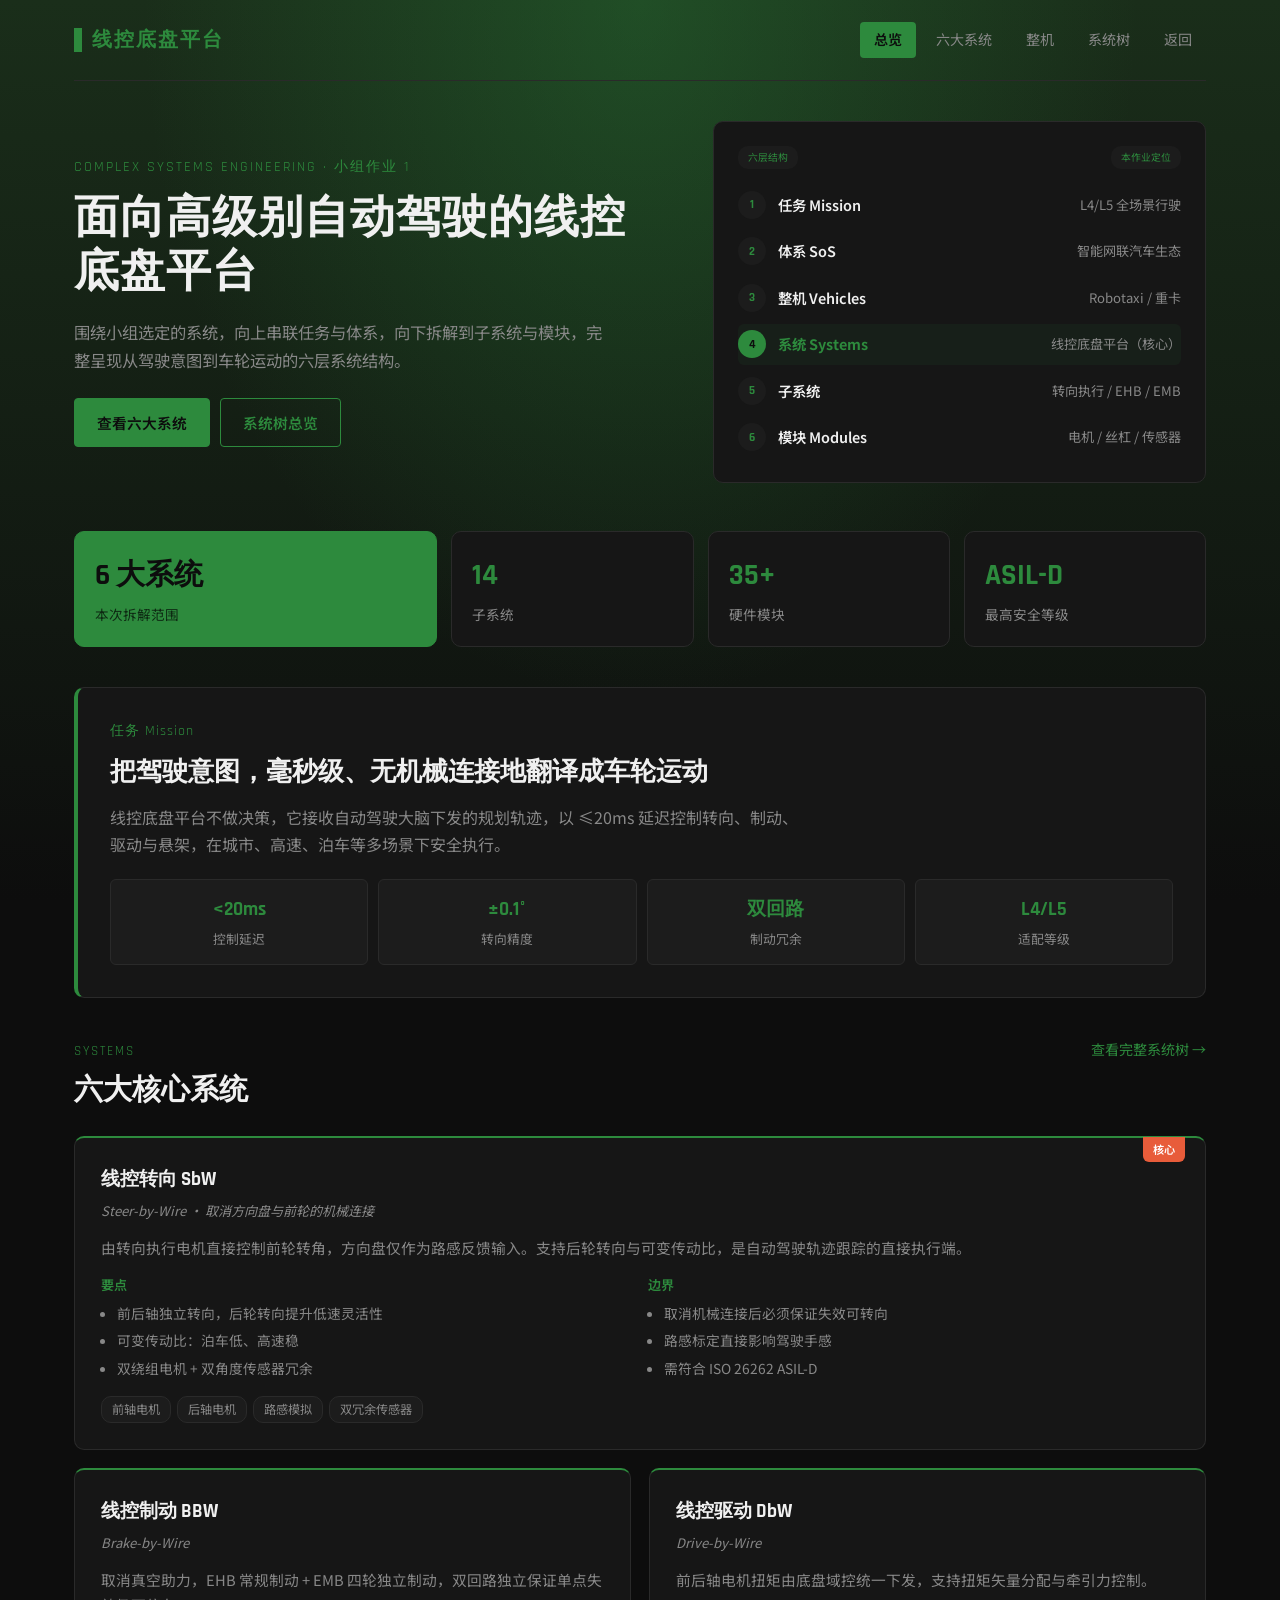
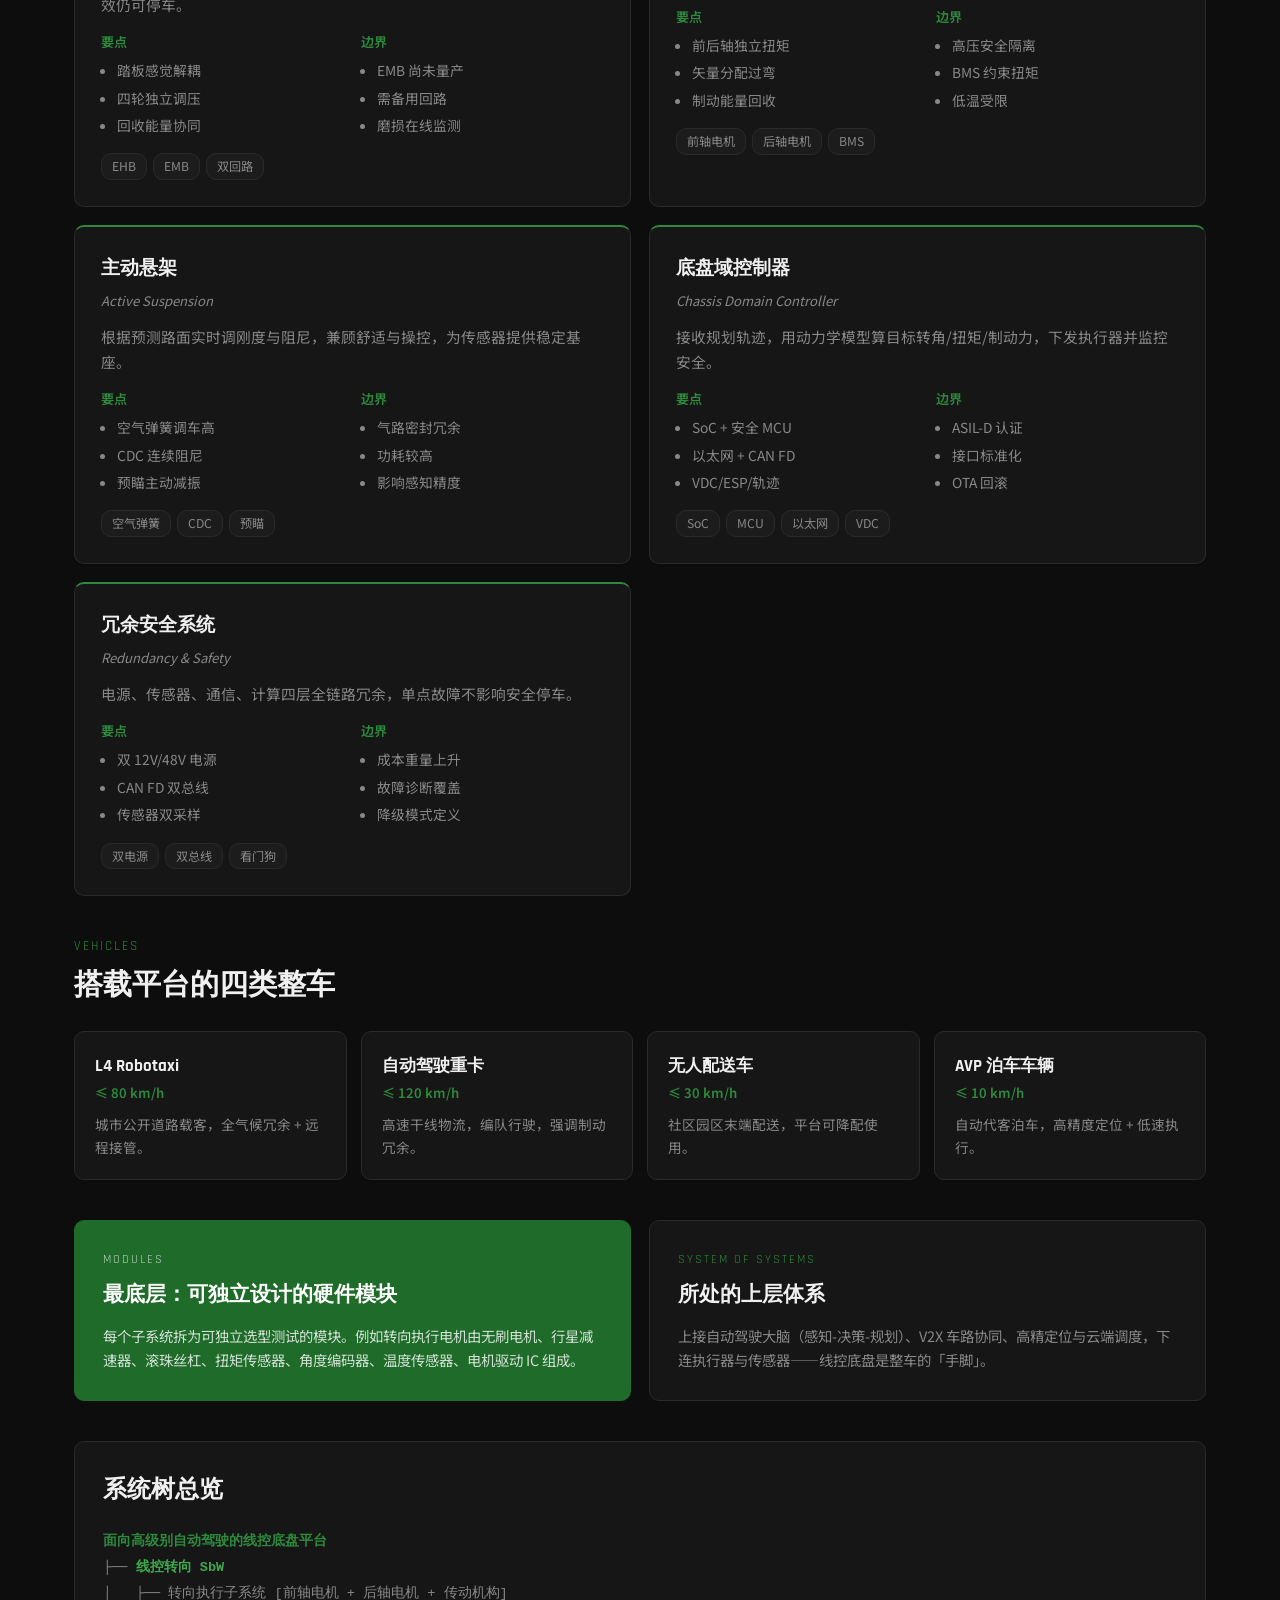
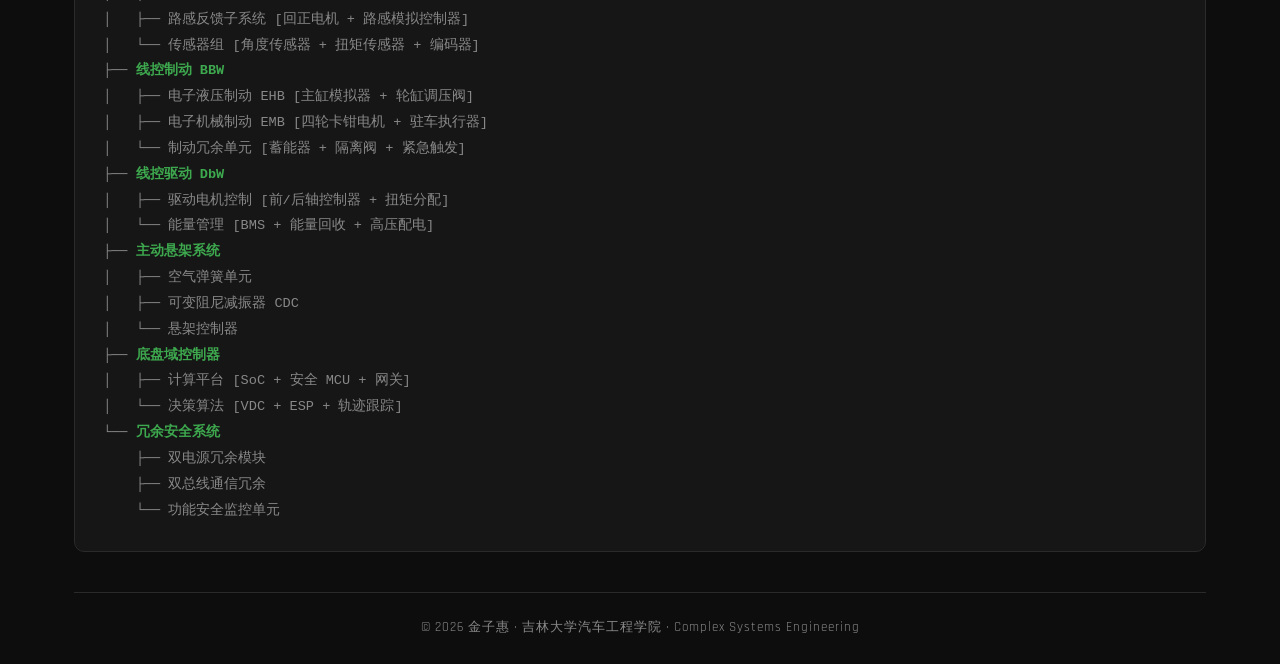
==== commit dd5a7962: "style: 加大绿光渐变强度" ====
--- a/homework/group1-chassis/index.html
+++ b/homework/group1-chassis/index.html
@@ -1,4 +1,4 @@
-<!DOCTYPE html><html lang="zh-CN"><head><meta charset="UTF-8"><meta name="viewport" content="width=device-width, initial-scale=1.0"><title>线控底盘平台 · 复杂系统工程小组作业</title><style>@import url('https://fonts.googleapis.com/css2?family=Rajdhani:wght@500;600;700&family=Noto+Sans+SC:wght@300;400;500;700&display=swap');*{margin:0;padding:0;box-sizing:border-box}:root{--bg:#0d0d0d;--card:#161616;--card2:#1c1c1c;--border:#2a2a2a;--primary:#2d8a3d;--primary-dark:#1f6b2a;--primary-light:#3da84e;--text:#f0f0f0;--text-muted:#888;--tag-bg:#1c1c1c;--tag-cat-bg:#1f6b2a;--accent-bg:rgba(45,138,61,0.08);--red:#e85c3a;--blue:#58a6ff}body{font-family:'Noto Sans SC',-apple-system,sans-serif;background:var(--bg);color:var(--text);line-height:1.7;min-height:100vh}body::before{content:'';position:fixed;inset:0;background:radial-gradient(ellipse at 50% 0%,rgba(45,138,61,0.15),transparent 60%),linear-gradient(180deg,#141a14 0%,#0d0d0d 100%);z-index:-1}.container{max-width:1180px;margin:0 auto;padding:0 24px}nav{display:flex;justify-content:space-between;align-items:center;padding:22px 0;border-bottom:1px solid var(--border);margin-bottom:40px}nav .brand{font-family:'Rajdhani',sans-serif;font-size:1.25em;font-weight:700;letter-spacing:2px;color:var(--primary);display:flex;align-items:center;gap:10px}nav .brand::before{content:'';width:8px;height:24px;background:var(--primary)}nav .links{display:flex;gap:6px;align-items:center}nav .links a{padding:6px 14px;border-radius:4px;font-size:0.88em;color:var(--text-muted);text-decoration:none}nav .links a.active{background:var(--primary);color:var(--bg);font-weight:600}nav .links a:hover:not(.active){color:var(--primary)}.hero{margin-bottom:48px}.hero-top{display:grid;grid-template-columns:1.2fr 1fr;gap:48px;align-items:center;margin-bottom:36px}.hero .eyebrow{color:var(--primary);font-size:0.85em;letter-spacing:2px;margin-bottom:14px;text-transform:uppercase;font-family:'Rajdhani',sans-serif}.hero h1{font-family:'Rajdhani',sans-serif;font-size:2.8em;font-weight:700;line-height:1.2;margin-bottom:18px;color:var(--text);letter-spacing:1px}.hero p.lead{font-size:1.02em;color:var(--text-muted);margin-bottom:24px;max-width:540px}.btn-row{display:flex;gap:10px;flex-wrap:wrap}.btn{padding:11px 22px;border-radius:4px;font-size:0.92em;cursor:pointer;text-decoration:none;display:inline-block;font-weight:600}.btn-primary{background:var(--primary);color:var(--bg);border:1px solid var(--primary)}.btn-primary:hover{background:var(--primary-light)}.btn-outline{border:1px solid var(--primary);color:var(--primary);background:transparent}.btn-outline:hover{background:var(--accent-bg)}.ladder{background:var(--card);border:1px solid var(--border);border-radius:10px;padding:24px}.ladder-title{font-size:0.82em;color:var(--text-muted);margin-bottom:16px;display:flex;justify-content:space-between;align-items:center}.ladder-title span{font-size:0.75em;background:var(--tag-bg);padding:3px 10px;border-radius:10px;color:var(--primary)}.ladder-row{display:flex;align-items:center;gap:0;margin-bottom:6px}.ladder-row:last-child{margin-bottom:0}.ladder-num{width:28px;height:28px;border-radius:50%;background:var(--tag-bg);color:var(--primary);font-size:0.78em;font-weight:700;display:flex;align-items:center;justify-content:center;flex-shrink:0;font-family:'Rajdhani',sans-serif}.ladder-name{flex:1;padding:8px 12px;font-size:0.9em;font-weight:600;color:var(--text)}.ladder-desc{font-size:0.82em;color:var(--text-muted);text-align:right}.ladder-row.core .ladder-num{background:var(--primary);color:var(--bg)}.ladder-row.core .ladder-name{color:var(--primary);font-weight:700}.ladder-row.core{background:var(--accent-bg);border-radius:6px}.stats{display:grid;grid-template-columns:1.5fr 1fr 1fr 1fr;gap:14px;margin-bottom:40px}.stat-card{background:var(--card);border:1px solid var(--border);border-radius:10px;padding:20px}.stat-card.featured{background:var(--primary);border-color:var(--primary)}.stat-card.featured .num{color:var(--bg)}.stat-card.featured .label{color:rgba(0,0,0,0.7)}.stat-card .num{font-family:'Rajdhani',sans-serif;font-size:1.8em;font-weight:700;color:var(--primary)}.stat-card .label{font-size:0.85em;color:var(--text-muted);margin-top:2px}.callout{background:var(--card);border:1px solid var(--border);border-radius:10px;padding:32px;margin-bottom:40px;border-left:4px solid var(--primary)}.callout .eyebrow{color:var(--primary);font-size:0.85em;letter-spacing:1px;margin-bottom:8px;font-family:'Rajdhani',sans-serif}.callout h2{font-family:'Rajdhani',sans-serif;font-size:1.6em;font-weight:700;margin-bottom:10px;color:var(--text)}.callout p{color:var(--text-muted);margin-bottom:20px;max-width:700px}.metrics{display:grid;grid-template-columns:repeat(4,1fr);gap:10px}.metric{background:var(--card2);border:1px solid var(--border);border-radius:6px;padding:14px;text-align:center}.metric .v{font-family:'Rajdhani',sans-serif;font-size:1.2em;font-weight:700;color:var(--primary)}.metric .k{font-size:0.8em;color:var(--text-muted);margin-top:2px}.section-head{display:flex;justify-content:space-between;align-items:baseline;margin-bottom:20px}.section-head .kicker{font-size:0.8em;letter-spacing:2px;color:var(--primary);text-transform:uppercase;margin-bottom:4px;font-family:'Rajdhani',sans-serif}.section-head h2{font-family:'Rajdhani',sans-serif;font-size:1.8em;font-weight:700;color:var(--text)}.section-head a{font-size:0.88em;color:var(--primary);text-decoration:none}.systems-grid{display:grid;grid-template-columns:1fr 1fr;gap:18px;margin-bottom:40px}.sys-card{background:var(--card);border:1px solid var(--border);border-radius:10px;padding:26px;border-top:2px solid var(--primary);position:relative}.sys-card.wide{grid-column:1/-1;border-top:2px solid var(--primary)}.sys-card .sys-tag{position:absolute;top:-1px;right:20px;background:var(--red);color:white;font-size:0.7em;padding:3px 10px;border-radius:0 0 6px 6px;font-weight:600}.sys-card h3{font-family:'Rajdhani',sans-serif;font-size:1.2em;font-weight:700;margin-bottom:4px;color:var(--text)}.sys-card .en{font-size:0.82em;color:var(--text-muted);margin-bottom:12px;font-style:italic}.sys-card p.desc{font-size:0.92em;color:var(--text-muted);margin-bottom:14px}.sys-cols{display:grid;grid-template-columns:1fr 1fr;gap:16px}.sys-cols h4{font-size:0.82em;color:var(--primary);margin-bottom:6px;font-weight:600}.sys-cols ul{padding-left:16px;font-size:0.86em;color:var(--text-muted)}.sys-cols ul li{margin-bottom:4px}.chips{margin-top:12px;display:flex;gap:6px;flex-wrap:wrap}.chip{font-size:0.76em;padding:2px 10px;background:var(--tag-bg);border:1px solid var(--border);border-radius:10px;color:var(--text-muted)}.vehicles{display:grid;grid-template-columns:repeat(4,1fr);gap:14px;margin-bottom:40px}.veh-card{background:var(--card);border:1px solid var(--border);border-radius:10px;padding:20px}.veh-card h4{font-family:'Rajdhani',sans-serif;font-size:1.05em;font-weight:700;margin-bottom:2px;color:var(--text)}.veh-card .speed{font-size:0.82em;color:var(--primary);font-weight:600;margin-bottom:8px}.veh-card p{font-size:0.85em;color:var(--text-muted)}.bottom-row{display:grid;grid-template-columns:1fr 1fr;gap:18px;margin-bottom:40px}.bottom-card{background:var(--primary-dark);border:1px solid var(--primary-dark);border-radius:10px;padding:28px}.bottom-card.light{background:var(--card);border:1px solid var(--border)}.bottom-card .kicker{font-size:0.78em;letter-spacing:2px;color:rgba(255,255,255,0.7);margin-bottom:8px;text-transform:uppercase;font-family:'Rajdhani',sans-serif}.bottom-card h3{font-family:'Rajdhani',sans-serif;font-size:1.3em;margin-bottom:10px;color:white}.bottom-card p{font-size:0.9em;color:rgba(255,255,255,0.8)}.bottom-card.light .kicker{color:var(--primary)}.bottom-card.light h3{color:var(--text)}.bottom-card.light p{color:var(--text-muted)}.tree-section{background:var(--card);border:1px solid var(--border);border-radius:10px;padding:28px;margin-bottom:40px}.tree-section h2{font-family:'Rajdhani',sans-serif;font-size:1.5em;margin-bottom:18px;color:var(--text)}.tree{font-family:'Courier New',monospace;font-size:0.85em;line-height:1.9;color:var(--text-muted);white-space:pre-wrap}.tree .root{color:var(--primary);font-weight:700}.tree .branch{color:var(--primary-light);font-weight:600}footer{text-align:center;padding:24px 0;color:var(--text-muted);font-size:0.82em;border-top:1px solid var(--border);font-family:'Rajdhani',sans-serif;letter-spacing:1px}@media(max-width:900px){.hero-top{grid-template-columns:1fr}.stats{grid-template-columns:repeat(2,1fr)}.systems-grid{grid-template-columns:1fr}.vehicles{grid-template-columns:repeat(2,1fr)}.bottom-row{grid-template-columns:1fr}.metrics{grid-template-columns:repeat(2,1fr)}.hero h1{font-size:2em}.sys-cols{grid-template-columns:1fr}}</style></head><body><div class="container"><nav><div class="brand">线控底盘平台</div><div class="links"><a href="#" class="active">总览</a><a href="#systems">六大系统</a><a href="#vehicles">整机</a><a href="#tree">系统树</a><a href="../..">返回</a></div></nav><div class="hero"><div class="hero-top"><div><div class="eyebrow">Complex Systems Engineering · 小组作业 1</div><h1>面向高级别自动驾驶的线控底盘平台</h1><p class="lead">围绕小组选定的系统，向上串联任务与体系，向下拆解到子系统与模块，完整呈现从驾驶意图到车轮运动的六层系统结构。</p><div class="btn-row"><a href="#systems" class="btn btn-primary">查看六大系统</a><a href="#tree" class="btn btn-outline">系统树总览</a></div></div><div class="ladder"><div class="ladder-title"><span>六层结构</span><span>本作业定位</span></div><div class="ladder-row"><div class="ladder-num">1</div><div class="ladder-name">任务 Mission</div><div class="ladder-desc">L4/L5 全场景行驶</div></div><div class="ladder-row"><div class="ladder-num">2</div><div class="ladder-name">体系 SoS</div><div class="ladder-desc">智能网联汽车生态</div></div><div class="ladder-row"><div class="ladder-num">3</div><div class="ladder-name">整机 Vehicles</div><div class="ladder-desc">Robotaxi / 重卡</div></div><div class="ladder-row core"><div class="ladder-num">4</div><div class="ladder-name">系统 Systems</div><div class="ladder-desc">线控底盘平台（核心）</div></div><div class="ladder-row"><div class="ladder-num">5</div><div class="ladder-name">子系统</div><div class="ladder-desc">转向执行 / EHB / EMB</div></div><div class="ladder-row"><div class="ladder-num">6</div><div class="ladder-name">模块 Modules</div><div class="ladder-desc">电机 / 丝杠 / 传感器</div></div></div></div></div><div class="stats"><div class="stat-card featured"><div class="num">6 大系统</div><div class="label">本次拆解范围</div></div><div class="stat-card"><div class="num">14</div><div class="label">子系统</div></div><div class="stat-card"><div class="num">35+</div><div class="label">硬件模块</div></div><div class="stat-card"><div class="num">ASIL-D</div><div class="label">最高安全等级</div></div></div><div class="callout"><div class="eyebrow">任务 Mission</div><h2>把驾驶意图，毫秒级、无机械连接地翻译成车轮运动</h2><p>线控底盘平台不做决策，它接收自动驾驶大脑下发的规划轨迹，以 ≤20ms 延迟控制转向、制动、驱动与悬架，在城市、高速、泊车等多场景下安全执行。</p><div class="metrics"><div class="metric"><div class="v">&lt;20ms</div><div class="k">控制延迟</div></div><div class="metric"><div class="v">±0.1°</div><div class="k">转向精度</div></div><div class="metric"><div class="v">双回路</div><div class="k">制动冗余</div></div><div class="metric"><div class="v">L4/L5</div><div class="k">适配等级</div></div></div></div><div class="section-head" id="systems"><div><div class="kicker">SYSTEMS</div><h2>六大核心系统</h2></div><a href="#tree">查看完整系统树 →</a></div><div class="systems-grid"><div class="sys-card wide"><span class="sys-tag">核心</span><h3>线控转向 SbW</h3><div class="en">Steer-by-Wire · 取消方向盘与前轮的机械连接</div><p class="desc">由转向执行电机直接控制前轮转角，方向盘仅作为路感反馈输入。支持后轮转向与可变传动比，是自动驾驶轨迹跟踪的直接执行端。</p><div class="sys-cols"><div><h4>要点</h4><ul><li>前后轴独立转向，后轮转向提升低速灵活性</li><li>可变传动比：泊车低、高速稳</li><li>双绕组电机 + 双角度传感器冗余</li></ul></div><div><h4>边界</h4><ul><li>取消机械连接后必须保证失效可转向</li><li>路感标定直接影响驾驶手感</li><li>需符合 ISO 26262 ASIL-D</li></ul></div></div><div class="chips"><span class="chip">前轴电机</span><span class="chip">后轴电机</span><span class="chip">路感模拟</span><span class="chip">双冗余传感器</span></div></div><div class="sys-card"><h3>线控制动 BBW</h3><div class="en">Brake-by-Wire</div><p class="desc">取消真空助力，EHB 常规制动 + EMB 四轮独立制动，双回路独立保证单点失效仍可停车。</p><div class="sys-cols"><div><h4>要点</h4><ul><li>踏板感觉解耦</li><li>四轮独立调压</li><li>回收能量协同</li></ul></div><div><h4>边界</h4><ul><li>EMB 尚未量产</li><li>需备用回路</li><li>磨损在线监测</li></ul></div></div><div class="chips"><span class="chip">EHB</span><span class="chip">EMB</span><span class="chip">双回路</span></div></div><div class="sys-card"><h3>线控驱动 DbW</h3><div class="en">Drive-by-Wire</div><p class="desc">前后轴电机扭矩由底盘域控统一下发，支持扭矩矢量分配与牵引力控制。</p><div class="sys-cols"><div><h4>要点</h4><ul><li>前后轴独立扭矩</li><li>矢量分配过弯</li><li>制动能量回收</li></ul></div><div><h4>边界</h4><ul><li>高压安全隔离</li><li>BMS 约束扭矩</li><li>低温受限</li></ul></div></div><div class="chips"><span class="chip">前轴电机</span><span class="chip">后轴电机</span><span class="chip">BMS</span></div></div><div class="sys-card"><h3>主动悬架</h3><div class="en">Active Suspension</div><p class="desc">根据预测路面实时调刚度与阻尼，兼顾舒适与操控，为传感器提供稳定基座。</p><div class="sys-cols"><div><h4>要点</h4><ul><li>空气弹簧调车高</li><li>CDC 连续阻尼</li><li>预瞄主动减振</li></ul></div><div><h4>边界</h4><ul><li>气路密封冗余</li><li>功耗较高</li><li>影响感知精度</li></ul></div></div><div class="chips"><span class="chip">空气弹簧</span><span class="chip">CDC</span><span class="chip">预瞄</span></div></div><div class="sys-card"><h3>底盘域控制器</h3><div class="en">Chassis Domain Controller</div><p class="desc">接收规划轨迹，用动力学模型算目标转角/扭矩/制动力，下发执行器并监控安全。</p><div class="sys-cols"><div><h4>要点</h4><ul><li>SoC + 安全 MCU</li><li>以太网 + CAN FD</li><li>VDC/ESP/轨迹</li></ul></div><div><h4>边界</h4><ul><li>ASIL-D 认证</li><li>接口标准化</li><li>OTA 回滚</li></ul></div></div><div class="chips"><span class="chip">SoC</span><span class="chip">MCU</span><span class="chip">以太网</span><span class="chip">VDC</span></div></div><div class="sys-card"><h3>冗余安全系统</h3><div class="en">Redundancy & Safety</div><p class="desc">电源、传感器、通信、计算四层全链路冗余，单点故障不影响安全停车。</p><div class="sys-cols"><div><h4>要点</h4><ul><li>双 12V/48V 电源</li><li>CAN FD 双总线</li><li>传感器双采样</li></ul></div><div><h4>边界</h4><ul><li>成本重量上升</li><li>故障诊断覆盖</li><li>降级模式定义</li></ul></div></div><div class="chips"><span class="chip">双电源</span><span class="chip">双总线</span><span class="chip">看门狗</span></div></div></div><div class="section-head" id="vehicles"><div><div class="kicker">VEHICLES</div><h2>搭载平台的四类整车</h2></div></div><div class="vehicles"><div class="veh-card"><h4>L4 Robotaxi</h4><div class="speed">≤ 80 km/h</div><p>城市公开道路载客，全气候冗余 + 远程接管。</p></div><div class="veh-card"><h4>自动驾驶重卡</h4><div class="speed">≤ 120 km/h</div><p>高速干线物流，编队行驶，强调制动冗余。</p></div><div class="veh-card"><h4>无人配送车</h4><div class="speed">≤ 30 km/h</div><p>社区园区末端配送，平台可降配使用。</p></div><div class="veh-card"><h4>AVP 泊车车辆</h4><div class="speed">≤ 10 km/h</div><p>自动代客泊车，高精度定位 + 低速执行。</p></div></div><div class="bottom-row"><div class="bottom-card"><div class="kicker">MODULES</div><h3>最底层：可独立设计的硬件模块</h3><p>每个子系统拆为可独立选型测试的模块。例如转向执行电机由无刷电机、行星减速器、滚珠丝杠、扭矩传感器、角度编码器、温度传感器、电机驱动 IC 组成。</p></div><div class="bottom-card light"><div class="kicker">SYSTEM OF SYSTEMS</div><h3>所处的上层体系</h3><p>上接自动驾驶大脑（感知-决策-规划）、V2X 车路协同、高精定位与云端调度，下连执行器与传感器——线控底盘是整车的「手脚」。</p></div></div><div class="tree-section" id="tree"><h2>系统树总览</h2><div class="tree"><span class="root">面向高级别自动驾驶的线控底盘平台</span>
+<!DOCTYPE html><html lang="zh-CN"><head><meta charset="UTF-8"><meta name="viewport" content="width=device-width, initial-scale=1.0"><title>线控底盘平台 · 复杂系统工程小组作业</title><style>@import url('https://fonts.googleapis.com/css2?family=Rajdhani:wght@500;600;700&family=Noto+Sans+SC:wght@300;400;500;700&display=swap');*{margin:0;padding:0;box-sizing:border-box}:root{--bg:#0d0d0d;--card:#161616;--card2:#1c1c1c;--border:#2a2a2a;--primary:#2d8a3d;--primary-dark:#1f6b2a;--primary-light:#3da84e;--text:#f0f0f0;--text-muted:#888;--tag-bg:#1c1c1c;--tag-cat-bg:#1f6b2a;--accent-bg:rgba(45,138,61,0.08);--red:#e85c3a;--blue:#58a6ff}body{font-family:'Noto Sans SC',-apple-system,sans-serif;background:var(--bg);color:var(--text);line-height:1.7;min-height:100vh}body::before{content:'';position:fixed;inset:0;background:radial-gradient(ellipse at 50% 0%,rgba(45,138,61,0.35),transparent 55%),linear-gradient(180deg,#1a2e1a 0%,#0d0d0d 100%);z-index:-1}.container{max-width:1180px;margin:0 auto;padding:0 24px}nav{display:flex;justify-content:space-between;align-items:center;padding:22px 0;border-bottom:1px solid var(--border);margin-bottom:40px}nav .brand{font-family:'Rajdhani',sans-serif;font-size:1.25em;font-weight:700;letter-spacing:2px;color:var(--primary);display:flex;align-items:center;gap:10px}nav .brand::before{content:'';width:8px;height:24px;background:var(--primary)}nav .links{display:flex;gap:6px;align-items:center}nav .links a{padding:6px 14px;border-radius:4px;font-size:0.88em;color:var(--text-muted);text-decoration:none}nav .links a.active{background:var(--primary);color:var(--bg);font-weight:600}nav .links a:hover:not(.active){color:var(--primary)}.hero{margin-bottom:48px}.hero-top{display:grid;grid-template-columns:1.2fr 1fr;gap:48px;align-items:center;margin-bottom:36px}.hero .eyebrow{color:var(--primary);font-size:0.85em;letter-spacing:2px;margin-bottom:14px;text-transform:uppercase;font-family:'Rajdhani',sans-serif}.hero h1{font-family:'Rajdhani',sans-serif;font-size:2.8em;font-weight:700;line-height:1.2;margin-bottom:18px;color:var(--text);letter-spacing:1px}.hero p.lead{font-size:1.02em;color:var(--text-muted);margin-bottom:24px;max-width:540px}.btn-row{display:flex;gap:10px;flex-wrap:wrap}.btn{padding:11px 22px;border-radius:4px;font-size:0.92em;cursor:pointer;text-decoration:none;display:inline-block;font-weight:600}.btn-primary{background:var(--primary);color:var(--bg);border:1px solid var(--primary)}.btn-primary:hover{background:var(--primary-light)}.btn-outline{border:1px solid var(--primary);color:var(--primary);background:transparent}.btn-outline:hover{background:var(--accent-bg)}.ladder{background:var(--card);border:1px solid var(--border);border-radius:10px;padding:24px}.ladder-title{font-size:0.82em;color:var(--text-muted);margin-bottom:16px;display:flex;justify-content:space-between;align-items:center}.ladder-title span{font-size:0.75em;background:var(--tag-bg);padding:3px 10px;border-radius:10px;color:var(--primary)}.ladder-row{display:flex;align-items:center;gap:0;margin-bottom:6px}.ladder-row:last-child{margin-bottom:0}.ladder-num{width:28px;height:28px;border-radius:50%;background:var(--tag-bg);color:var(--primary);font-size:0.78em;font-weight:700;display:flex;align-items:center;justify-content:center;flex-shrink:0;font-family:'Rajdhani',sans-serif}.ladder-name{flex:1;padding:8px 12px;font-size:0.9em;font-weight:600;color:var(--text)}.ladder-desc{font-size:0.82em;color:var(--text-muted);text-align:right}.ladder-row.core .ladder-num{background:var(--primary);color:var(--bg)}.ladder-row.core .ladder-name{color:var(--primary);font-weight:700}.ladder-row.core{background:var(--accent-bg);border-radius:6px}.stats{display:grid;grid-template-columns:1.5fr 1fr 1fr 1fr;gap:14px;margin-bottom:40px}.stat-card{background:var(--card);border:1px solid var(--border);border-radius:10px;padding:20px}.stat-card.featured{background:var(--primary);border-color:var(--primary)}.stat-card.featured .num{color:var(--bg)}.stat-card.featured .label{color:rgba(0,0,0,0.7)}.stat-card .num{font-family:'Rajdhani',sans-serif;font-size:1.8em;font-weight:700;color:var(--primary)}.stat-card .label{font-size:0.85em;color:var(--text-muted);margin-top:2px}.callout{background:var(--card);border:1px solid var(--border);border-radius:10px;padding:32px;margin-bottom:40px;border-left:4px solid var(--primary)}.callout .eyebrow{color:var(--primary);font-size:0.85em;letter-spacing:1px;margin-bottom:8px;font-family:'Rajdhani',sans-serif}.callout h2{font-family:'Rajdhani',sans-serif;font-size:1.6em;font-weight:700;margin-bottom:10px;color:var(--text)}.callout p{color:var(--text-muted);margin-bottom:20px;max-width:700px}.metrics{display:grid;grid-template-columns:repeat(4,1fr);gap:10px}.metric{background:var(--card2);border:1px solid var(--border);border-radius:6px;padding:14px;text-align:center}.metric .v{font-family:'Rajdhani',sans-serif;font-size:1.2em;font-weight:700;color:var(--primary)}.metric .k{font-size:0.8em;color:var(--text-muted);margin-top:2px}.section-head{display:flex;justify-content:space-between;align-items:baseline;margin-bottom:20px}.section-head .kicker{font-size:0.8em;letter-spacing:2px;color:var(--primary);text-transform:uppercase;margin-bottom:4px;font-family:'Rajdhani',sans-serif}.section-head h2{font-family:'Rajdhani',sans-serif;font-size:1.8em;font-weight:700;color:var(--text)}.section-head a{font-size:0.88em;color:var(--primary);text-decoration:none}.systems-grid{display:grid;grid-template-columns:1fr 1fr;gap:18px;margin-bottom:40px}.sys-card{background:var(--card);border:1px solid var(--border);border-radius:10px;padding:26px;border-top:2px solid var(--primary);position:relative}.sys-card.wide{grid-column:1/-1;border-top:2px solid var(--primary)}.sys-card .sys-tag{position:absolute;top:-1px;right:20px;background:var(--red);color:white;font-size:0.7em;padding:3px 10px;border-radius:0 0 6px 6px;font-weight:600}.sys-card h3{font-family:'Rajdhani',sans-serif;font-size:1.2em;font-weight:700;margin-bottom:4px;color:var(--text)}.sys-card .en{font-size:0.82em;color:var(--text-muted);margin-bottom:12px;font-style:italic}.sys-card p.desc{font-size:0.92em;color:var(--text-muted);margin-bottom:14px}.sys-cols{display:grid;grid-template-columns:1fr 1fr;gap:16px}.sys-cols h4{font-size:0.82em;color:var(--primary);margin-bottom:6px;font-weight:600}.sys-cols ul{padding-left:16px;font-size:0.86em;color:var(--text-muted)}.sys-cols ul li{margin-bottom:4px}.chips{margin-top:12px;display:flex;gap:6px;flex-wrap:wrap}.chip{font-size:0.76em;padding:2px 10px;background:var(--tag-bg);border:1px solid var(--border);border-radius:10px;color:var(--text-muted)}.vehicles{display:grid;grid-template-columns:repeat(4,1fr);gap:14px;margin-bottom:40px}.veh-card{background:var(--card);border:1px solid var(--border);border-radius:10px;padding:20px}.veh-card h4{font-family:'Rajdhani',sans-serif;font-size:1.05em;font-weight:700;margin-bottom:2px;color:var(--text)}.veh-card .speed{font-size:0.82em;color:var(--primary);font-weight:600;margin-bottom:8px}.veh-card p{font-size:0.85em;color:var(--text-muted)}.bottom-row{display:grid;grid-template-columns:1fr 1fr;gap:18px;margin-bottom:40px}.bottom-card{background:var(--primary-dark);border:1px solid var(--primary-dark);border-radius:10px;padding:28px}.bottom-card.light{background:var(--card);border:1px solid var(--border)}.bottom-card .kicker{font-size:0.78em;letter-spacing:2px;color:rgba(255,255,255,0.7);margin-bottom:8px;text-transform:uppercase;font-family:'Rajdhani',sans-serif}.bottom-card h3{font-family:'Rajdhani',sans-serif;font-size:1.3em;margin-bottom:10px;color:white}.bottom-card p{font-size:0.9em;color:rgba(255,255,255,0.8)}.bottom-card.light .kicker{color:var(--primary)}.bottom-card.light h3{color:var(--text)}.bottom-card.light p{color:var(--text-muted)}.tree-section{background:var(--card);border:1px solid var(--border);border-radius:10px;padding:28px;margin-bottom:40px}.tree-section h2{font-family:'Rajdhani',sans-serif;font-size:1.5em;margin-bottom:18px;color:var(--text)}.tree{font-family:'Courier New',monospace;font-size:0.85em;line-height:1.9;color:var(--text-muted);white-space:pre-wrap}.tree .root{color:var(--primary);font-weight:700}.tree .branch{color:var(--primary-light);font-weight:600}footer{text-align:center;padding:24px 0;color:var(--text-muted);font-size:0.82em;border-top:1px solid var(--border);font-family:'Rajdhani',sans-serif;letter-spacing:1px}@media(max-width:900px){.hero-top{grid-template-columns:1fr}.stats{grid-template-columns:repeat(2,1fr)}.systems-grid{grid-template-columns:1fr}.vehicles{grid-template-columns:repeat(2,1fr)}.bottom-row{grid-template-columns:1fr}.metrics{grid-template-columns:repeat(2,1fr)}.hero h1{font-size:2em}.sys-cols{grid-template-columns:1fr}}</style></head><body><div class="container"><nav><div class="brand">线控底盘平台</div><div class="links"><a href="#" class="active">总览</a><a href="#systems">六大系统</a><a href="#vehicles">整机</a><a href="#tree">系统树</a><a href="../..">返回</a></div></nav><div class="hero"><div class="hero-top"><div><div class="eyebrow">Complex Systems Engineering · 小组作业 1</div><h1>面向高级别自动驾驶的线控底盘平台</h1><p class="lead">围绕小组选定的系统，向上串联任务与体系，向下拆解到子系统与模块，完整呈现从驾驶意图到车轮运动的六层系统结构。</p><div class="btn-row"><a href="#systems" class="btn btn-primary">查看六大系统</a><a href="#tree" class="btn btn-outline">系统树总览</a></div></div><div class="ladder"><div class="ladder-title"><span>六层结构</span><span>本作业定位</span></div><div class="ladder-row"><div class="ladder-num">1</div><div class="ladder-name">任务 Mission</div><div class="ladder-desc">L4/L5 全场景行驶</div></div><div class="ladder-row"><div class="ladder-num">2</div><div class="ladder-name">体系 SoS</div><div class="ladder-desc">智能网联汽车生态</div></div><div class="ladder-row"><div class="ladder-num">3</div><div class="ladder-name">整机 Vehicles</div><div class="ladder-desc">Robotaxi / 重卡</div></div><div class="ladder-row core"><div class="ladder-num">4</div><div class="ladder-name">系统 Systems</div><div class="ladder-desc">线控底盘平台（核心）</div></div><div class="ladder-row"><div class="ladder-num">5</div><div class="ladder-name">子系统</div><div class="ladder-desc">转向执行 / EHB / EMB</div></div><div class="ladder-row"><div class="ladder-num">6</div><div class="ladder-name">模块 Modules</div><div class="ladder-desc">电机 / 丝杠 / 传感器</div></div></div></div></div><div class="stats"><div class="stat-card featured"><div class="num">6 大系统</div><div class="label">本次拆解范围</div></div><div class="stat-card"><div class="num">14</div><div class="label">子系统</div></div><div class="stat-card"><div class="num">35+</div><div class="label">硬件模块</div></div><div class="stat-card"><div class="num">ASIL-D</div><div class="label">最高安全等级</div></div></div><div class="callout"><div class="eyebrow">任务 Mission</div><h2>把驾驶意图，毫秒级、无机械连接地翻译成车轮运动</h2><p>线控底盘平台不做决策，它接收自动驾驶大脑下发的规划轨迹，以 ≤20ms 延迟控制转向、制动、驱动与悬架，在城市、高速、泊车等多场景下安全执行。</p><div class="metrics"><div class="metric"><div class="v">&lt;20ms</div><div class="k">控制延迟</div></div><div class="metric"><div class="v">±0.1°</div><div class="k">转向精度</div></div><div class="metric"><div class="v">双回路</div><div class="k">制动冗余</div></div><div class="metric"><div class="v">L4/L5</div><div class="k">适配等级</div></div></div></div><div class="section-head" id="systems"><div><div class="kicker">SYSTEMS</div><h2>六大核心系统</h2></div><a href="#tree">查看完整系统树 →</a></div><div class="systems-grid"><div class="sys-card wide"><span class="sys-tag">核心</span><h3>线控转向 SbW</h3><div class="en">Steer-by-Wire · 取消方向盘与前轮的机械连接</div><p class="desc">由转向执行电机直接控制前轮转角，方向盘仅作为路感反馈输入。支持后轮转向与可变传动比，是自动驾驶轨迹跟踪的直接执行端。</p><div class="sys-cols"><div><h4>要点</h4><ul><li>前后轴独立转向，后轮转向提升低速灵活性</li><li>可变传动比：泊车低、高速稳</li><li>双绕组电机 + 双角度传感器冗余</li></ul></div><div><h4>边界</h4><ul><li>取消机械连接后必须保证失效可转向</li><li>路感标定直接影响驾驶手感</li><li>需符合 ISO 26262 ASIL-D</li></ul></div></div><div class="chips"><span class="chip">前轴电机</span><span class="chip">后轴电机</span><span class="chip">路感模拟</span><span class="chip">双冗余传感器</span></div></div><div class="sys-card"><h3>线控制动 BBW</h3><div class="en">Brake-by-Wire</div><p class="desc">取消真空助力，EHB 常规制动 + EMB 四轮独立制动，双回路独立保证单点失效仍可停车。</p><div class="sys-cols"><div><h4>要点</h4><ul><li>踏板感觉解耦</li><li>四轮独立调压</li><li>回收能量协同</li></ul></div><div><h4>边界</h4><ul><li>EMB 尚未量产</li><li>需备用回路</li><li>磨损在线监测</li></ul></div></div><div class="chips"><span class="chip">EHB</span><span class="chip">EMB</span><span class="chip">双回路</span></div></div><div class="sys-card"><h3>线控驱动 DbW</h3><div class="en">Drive-by-Wire</div><p class="desc">前后轴电机扭矩由底盘域控统一下发，支持扭矩矢量分配与牵引力控制。</p><div class="sys-cols"><div><h4>要点</h4><ul><li>前后轴独立扭矩</li><li>矢量分配过弯</li><li>制动能量回收</li></ul></div><div><h4>边界</h4><ul><li>高压安全隔离</li><li>BMS 约束扭矩</li><li>低温受限</li></ul></div></div><div class="chips"><span class="chip">前轴电机</span><span class="chip">后轴电机</span><span class="chip">BMS</span></div></div><div class="sys-card"><h3>主动悬架</h3><div class="en">Active Suspension</div><p class="desc">根据预测路面实时调刚度与阻尼，兼顾舒适与操控，为传感器提供稳定基座。</p><div class="sys-cols"><div><h4>要点</h4><ul><li>空气弹簧调车高</li><li>CDC 连续阻尼</li><li>预瞄主动减振</li></ul></div><div><h4>边界</h4><ul><li>气路密封冗余</li><li>功耗较高</li><li>影响感知精度</li></ul></div></div><div class="chips"><span class="chip">空气弹簧</span><span class="chip">CDC</span><span class="chip">预瞄</span></div></div><div class="sys-card"><h3>底盘域控制器</h3><div class="en">Chassis Domain Controller</div><p class="desc">接收规划轨迹，用动力学模型算目标转角/扭矩/制动力，下发执行器并监控安全。</p><div class="sys-cols"><div><h4>要点</h4><ul><li>SoC + 安全 MCU</li><li>以太网 + CAN FD</li><li>VDC/ESP/轨迹</li></ul></div><div><h4>边界</h4><ul><li>ASIL-D 认证</li><li>接口标准化</li><li>OTA 回滚</li></ul></div></div><div class="chips"><span class="chip">SoC</span><span class="chip">MCU</span><span class="chip">以太网</span><span class="chip">VDC</span></div></div><div class="sys-card"><h3>冗余安全系统</h3><div class="en">Redundancy & Safety</div><p class="desc">电源、传感器、通信、计算四层全链路冗余，单点故障不影响安全停车。</p><div class="sys-cols"><div><h4>要点</h4><ul><li>双 12V/48V 电源</li><li>CAN FD 双总线</li><li>传感器双采样</li></ul></div><div><h4>边界</h4><ul><li>成本重量上升</li><li>故障诊断覆盖</li><li>降级模式定义</li></ul></div></div><div class="chips"><span class="chip">双电源</span><span class="chip">双总线</span><span class="chip">看门狗</span></div></div></div><div class="section-head" id="vehicles"><div><div class="kicker">VEHICLES</div><h2>搭载平台的四类整车</h2></div></div><div class="vehicles"><div class="veh-card"><h4>L4 Robotaxi</h4><div class="speed">≤ 80 km/h</div><p>城市公开道路载客，全气候冗余 + 远程接管。</p></div><div class="veh-card"><h4>自动驾驶重卡</h4><div class="speed">≤ 120 km/h</div><p>高速干线物流，编队行驶，强调制动冗余。</p></div><div class="veh-card"><h4>无人配送车</h4><div class="speed">≤ 30 km/h</div><p>社区园区末端配送，平台可降配使用。</p></div><div class="veh-card"><h4>AVP 泊车车辆</h4><div class="speed">≤ 10 km/h</div><p>自动代客泊车，高精度定位 + 低速执行。</p></div></div><div class="bottom-row"><div class="bottom-card"><div class="kicker">MODULES</div><h3>最底层：可独立设计的硬件模块</h3><p>每个子系统拆为可独立选型测试的模块。例如转向执行电机由无刷电机、行星减速器、滚珠丝杠、扭矩传感器、角度编码器、温度传感器、电机驱动 IC 组成。</p></div><div class="bottom-card light"><div class="kicker">SYSTEM OF SYSTEMS</div><h3>所处的上层体系</h3><p>上接自动驾驶大脑（感知-决策-规划）、V2X 车路协同、高精定位与云端调度，下连执行器与传感器——线控底盘是整车的「手脚」。</p></div></div><div class="tree-section" id="tree"><h2>系统树总览</h2><div class="tree"><span class="root">面向高级别自动驾驶的线控底盘平台</span>
 ├── <span class="branch">线控转向 SbW</span>
 │   ├── 转向执行子系统 [前轴电机 + 后轴电机 + 传动机构]
 │   ├── 路感反馈子系统 [回正电机 + 路感模拟控制器]
